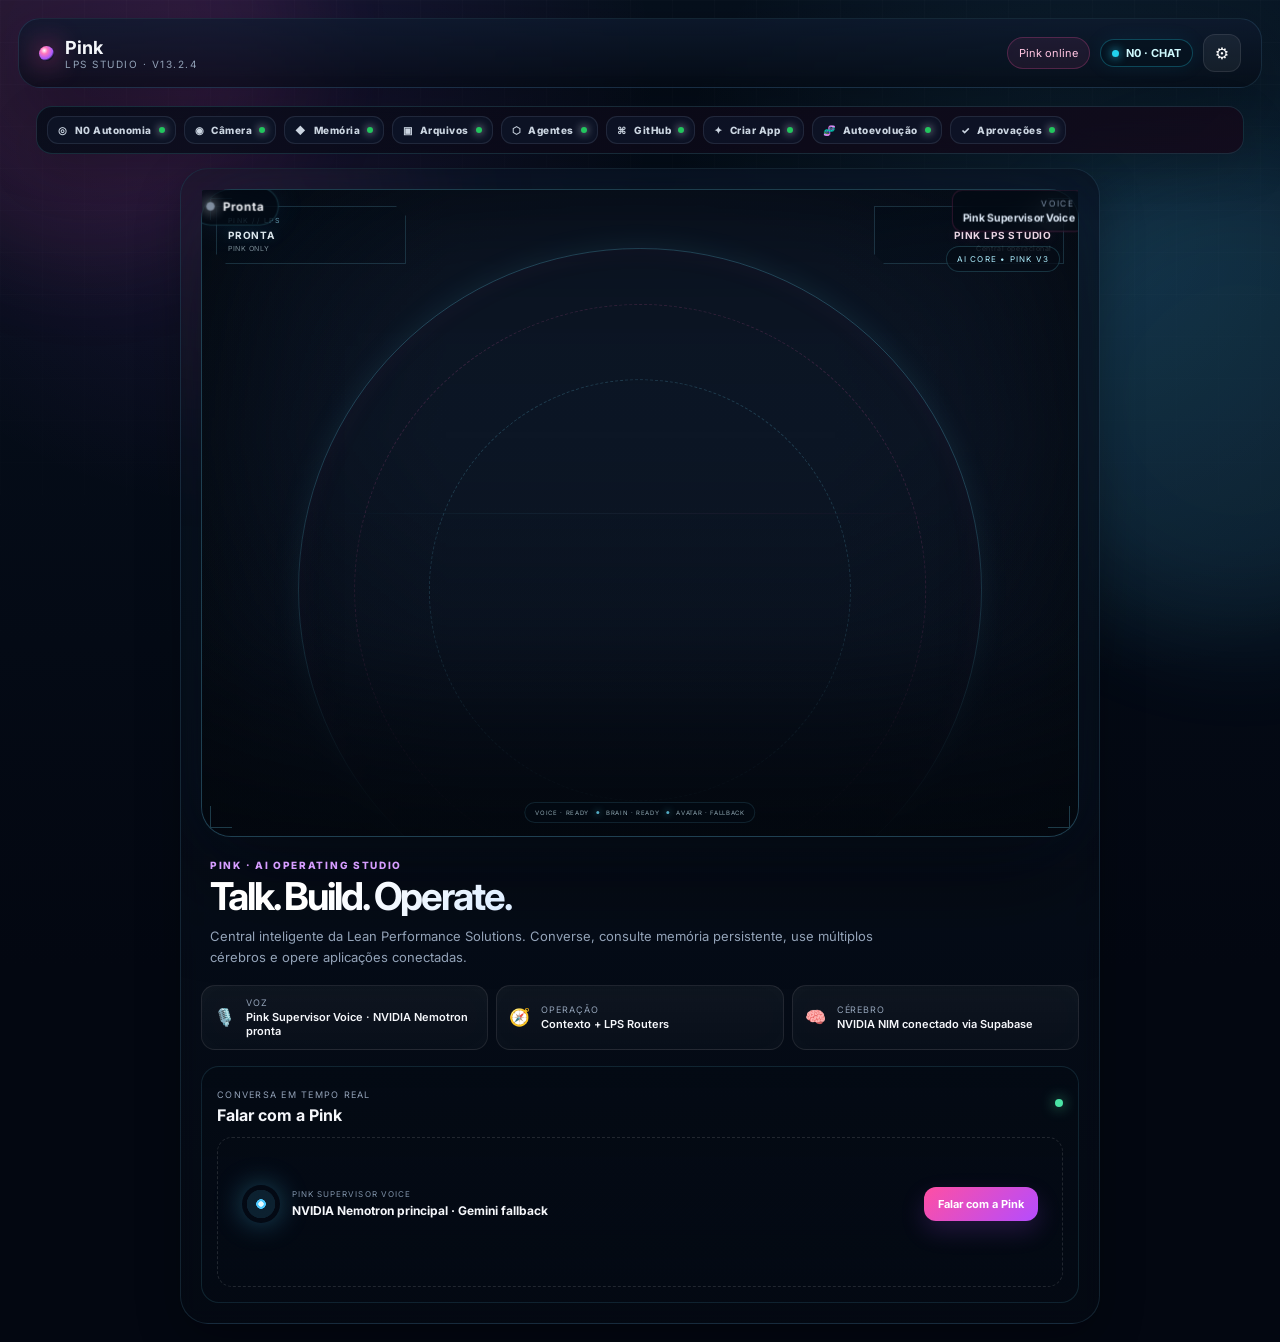
==== index.html @ dc010191 "feat: publish Pink V13.2.4 structured orb console" ====
<!doctype html>
<html lang="pt-BR"><head><meta charset="utf-8"/><meta name="viewport" content="width=device-width,initial-scale=1,viewport-fit=cover"/><meta name="theme-color" content="#050b14"/><title>Pink LPS Studio · V13.2.4</title><link rel="manifest" href="manifest.webmanifest"/><link rel="preconnect" href="https://fonts.googleapis.com"/><link rel="preconnect" href="https://fonts.gstatic.com" crossorigin/><link href="https://fonts.googleapis.com/css2?family=Inter:wght@400;500;600;700;800&display=swap" rel="stylesheet"/><link rel="stylesheet" href="styles.css"/><link rel="stylesheet" href="ui/pink-command-center.css?v=13.0.0"/><link rel="stylesheet" href="visual/pink-3d-presence.css?v=3.1.1"/><link rel="stylesheet" href="visual/pink-avatar-controller.css?v=3.3.2"/><link rel="stylesheet" href="visual/pink-avatar-model-adapter.css?v=3.4.0"/><link rel="stylesheet" href="visual/pink-holographic-ui.css?v=3.4.3"/><link rel="stylesheet" href="visual/pink-orb-console.css?v=1.1.0"/><link rel="stylesheet" href="visual/pink-performance.css?v=3.5.0"/><script type="importmap">{"imports":{"three":"https://cdn.jsdelivr.net/npm/three@0.180.0/build/three.module.js","three/addons/":"https://cdn.jsdelivr.net/npm/three@0.180.0/examples/jsm/","@pixiv/three-vrm":"https://cdn.jsdelivr.net/npm/@pixiv/three-vrm@3.5.5/lib/three-vrm.module.min.js"}}</script></head>
<body class="v3"><canvas id="fxCanvas" aria-hidden="true"></canvas><div class="ambient ambient-a"></div><div class="ambient ambient-b"></div><div class="app-shell"><header class="topbar glass"><div class="brand"><span class="brand-dot"></span><div><strong>Pink</strong><small>LPS Studio · V13.2.4</small></div></div><div class="top-actions"><span id="systemBadge" class="badge">Pink online</span><button id="settingsBtn" class="icon-btn" aria-label="Configurações">⚙️</button></div></header><main class="workspace"><aside class="assistant-panel glass"><div id="pinkStage" class="pink-stage" data-state="idle" aria-live="polite"><img src="pink-avatar-reference.webp" alt="" aria-hidden="true" class="portrait"/><span class="stage-vignette"></span><span class="scanline"></span><span class="eyelid eyelid-left"></span><span class="eyelid eyelid-right"></span><span class="lip-sync"></span><span id="voicePulse" class="voice-pulse" aria-hidden="true"></span><div class="state-pill"><i></i><span id="avatarStateText">Pronta</span></div><div class="voice-signature"><span>VOICE</span><strong>Pink Supervisor Voice</strong></div></div><div class="assistant-copy"><p class="eyebrow">PINK · AI OPERATING STUDIO</p><h1>Talk. Build. Operate.</h1><p class="lede">Central inteligente da Lean Performance Solutions. Converse, consulte memória persistente, use múltiplos cérebros e opere aplicações conectadas.</p></div><div class="status-grid"><div class="status-card"><span class="status-icon">🎙️</span><div><small>Voz</small><strong id="voiceStatus">Pink Supervisor Voice · pronta</strong></div></div><div class="status-card"><span class="status-icon">🧭</span><div><small>Operação</small><strong>Contexto + LPS Routers</strong></div></div><div class="status-card"><span class="status-icon">🧠</span><div><small>Cérebro</small><strong id="nvidiaStatus">NVIDIA Nemotron · Gemini fallback</strong></div></div></div><section class="voice-box"><div class="section-title"><div><small>CONVERSA EM TEMPO REAL</small><h2>Falar com a Pink</h2></div><span class="live-dot"></span></div><div id="voiceWidgetMount" class="widget-mount"><div class="empty-state"><div class="mic-orb">🎙️</div><strong>Pink Supervisor Voice</strong><p>Memória persistente Supabase + NVIDIA Nemotron, com Gemini como fallback.</p><button class="primary-btn" disabled>Carregando Pink…</button></div></div></section></aside><section class="studio-panel"><div class="studio-header glass"><div><p class="eyebrow">LIVE ORCHESTRATION</p><h2>Pink em execução</h2></div><div class="studio-actions"><button id="clearBtn" class="secondary-btn">Limpar</button><button id="demoBtn" class="primary-btn">Testar animação</button></div></div><div class="agent-strip glass"><div class="agent-node active" data-node="listen"><i></i><span>OUVIR</span></div><b>→</b><div class="agent-node" data-node="think"><i></i><span>PENSAR</span></div><b>→</b><div class="agent-node" data-node="speak"><i></i><span>FALAR</span></div><b>→</b><div class="agent-node" data-node="act"><i></i><span>EXECUTAR</span></div></div><section class="command-console glass"><div class="section-title"><div><small>HISTÓRICO</small><h2>Conversa da sessão</h2></div><span class="badge subtle">Speaker → Memory → NVIDIA → Gemini</span></div><div id="timeline" class="timeline"><div class="timeline-item assistant"><div class="avatar-mini">P</div><div class="bubble"><strong>Pink</strong><p>Estou pronta, Ricardo. Neste dispositivo vou assumir você como administrador, a menos que alguém se apresente como outra pessoa.</p><time>agora</time></div></div></div><div class="quick-commands"><button data-command="Pink, abre o Painel de Bordo do BECCS.">Abrir BECCS</button><button data-command="Pink, quem é você e como funciona sua memória?">Testar cérebro</button><button data-command="Pink, quanto eu vendi hoje na Praia & Movimento?">Vendas de hoje</button><button data-command="Pink, outra pessoa vai falar.">Trocar pessoa</button></div></section><section class="preview-card glass"><div class="preview-toolbar"><div class="traffic"><i></i><i></i><i></i></div><div id="previewAddress" class="address-bar">preview.pink.local</div><button id="expandPreviewBtn" class="icon-btn">⛶</button></div><div id="previewArea" class="preview-area"><div class="preview-empty"><div class="preview-orb"><span></span><span></span><span></span></div><h3 id="previewTitle">Pink V13.2.4 · Structured Orb Studio</h3><p id="previewText">Uma barra de status, uma esfera, um waveform e um campo de comando — sem camadas competindo pelo mesmo espaço.</p><div class="flow"><span>🎙️ Ricardo</span><b>→</b><span>🧠 Memória</span><b>→</b><span>⚡ NVIDIA</span><b>→</b><span>🔊 Pink</span></div></div></div></section></section></main></div><div id="wakeGate" class="wake-gate" hidden><div class="wake-card glass"><div class="wake-orb"><span></span><span></span><span></span><b>✦</b></div><p class="eyebrow">PINK · VOICE ONLINE</p><h2 id="wakeTitle">Falar com a Pink</h2><p id="wakeText">Toque para liberar o microfone e conversar.</p><button id="wakePinkBtn" type="button" class="primary-btn wake-btn">Acordar a Pink</button><button id="wakeSettingsBtn" type="button" class="wake-link">Detalhes</button></div></div><dialog id="settingsDialog" class="settings-dialog"><form method="dialog" class="settings-card"><div class="settings-head"><div><small>CONFIGURAÇÃO</small><h2>Integrações da Pink</h2></div><button value="cancel" class="icon-btn">✕</button></div><p><strong>NVIDIA Nemotron</strong> é o cérebro principal de resposta. A memória persistente passa pelo backend Supabase da Pink e associa pessoas e relações ao administrador Ricardo.</p><label>Administrador<input type="text" value="Ricardo · dispositivo confiável" readonly/></label><label>Supervisor<input type="text" value="NVIDIA · Nemotron 3 Super 120B" readonly/></label><label>Memória<input type="text" value="Pink Memory Cloud · Supabase Edge" readonly/></label><label>Fallback<input type="text" value="Gemini Reasoning" readonly/></label><button id="testNvidiaBtn" type="button" class="secondary-btn">Testar NVIDIA</button><div class="dialog-actions"><button value="cancel" type="submit" class="primary-btn">Fechar</button></div></form></dialog>
<script src="pink-public-config.js?v=12.5.3"></script><script src="governance/pink-autonomy-modal-hotfix.js?v=1.0.0"></script><script src="foundation/pink-foundation.js?v=0.2.0"></script><script src="foundation/pink-confirm-gate.js?v=1"></script><script src="foundation/pink-undo-stack.js?v=1"></script><script src="pink-evolution.js?v=12.1"></script><script src="pink-nvidia.js?v=12.1"></script><script src="pink-core.js?v=12.1"></script><script src="core/pink-operating-core.js?v=1.0.0"></script><script src="memory/pink-memory-core.js?v=4.1.0"></script><script type="module" src="memory/pink-memory-supabase.mjs?v=5.0.0"></script><script src="memory/pink-memory-bridge.js?v=5.0.0"></script><script src="memory/pink-speaker-identity.js?v=1.1.0"></script><script src="pink-panel-router.js?v=12.1"></script><script src="pink-store-router.js?v=12.1"></script><script src="visual/pink-performance.js?v=3.5.0"></script><script src="visual/pink-avatar-controller.js?v=3.3.2"></script><script type="module" src="visual/pink-avatar-model-adapter.mjs?v=3.4.0"></script><script type="module" src="visual/pink-avatar-performance-bridge.mjs?v=3.5.1"></script><script src="visual/pink-avatar-registry.js?v=3.3.3"></script><script src="visual/pink-voice-reactive.js?v=3.3.2"></script><script src="visual/pink-holographic-ui.js?v=3.4.2"></script><script type="module" src="visual/pink-3d-presence.js?v=3.5.0"></script><script src="visual/pink-runtime-health.js?v=3.5.1"></script><script src="runtime/pink-supervisor-voice.js?v=3.1.0"></script><script type="module" src="visual/pink-orb-console.mjs?v=1.1.0"></script><script src="ui/pink-command-center.js?v=13.0.0"></script></body></html>
---- styles.css ----
:root{--bg:#040914;--panel:rgba(10,21,37,.78);--panel2:rgba(14,29,49,.88);--line:rgba(255,255,255,.09);--text:#f5f7fb;--muted:#93a3b8;--pink:#ff4fa3;--violet:#b44cff;--blue:#4cc9ff;--cyan:#5ee8ff;--green:#4be3a5;--amber:#ffc857;--shadow:0 28px 80px rgba(0,0,0,.36)}*{box-sizing:border-box}html,body{margin:0;min-height:100%;background:var(--bg);color:var(--text);font-family:Inter,system-ui,sans-serif}body{overflow-x:hidden;background:radial-gradient(circle at 18% 6%,rgba(180,76,255,.13),transparent 26%),radial-gradient(circle at 86% 18%,rgba(76,201,255,.12),transparent 28%),linear-gradient(180deg,#06101d,#030711 72%)}body:before{content:"";position:fixed;inset:0;pointer-events:none;background-image:linear-gradient(rgba(255,255,255,.016) 1px,transparent 1px),linear-gradient(90deg,rgba(255,255,255,.016) 1px,transparent 1px);background-size:42px 42px;mask-image:linear-gradient(to bottom,black,transparent 88%)}.ambient{position:fixed;border-radius:50%;filter:blur(90px);opacity:.17;pointer-events:none}.ambient-a{width:420px;height:420px;background:var(--pink);top:-160px;left:-120px}.ambient-b{width:480px;height:480px;background:var(--blue);right:-200px;top:160px}button,input{font:inherit}button{border:0;cursor:pointer}.app-shell{max-width:1640px;margin:auto;padding:18px}.glass{background:linear-gradient(180deg,rgba(18,35,58,.84),rgba(7,16,29,.78));border:1px solid var(--line);box-shadow:var(--shadow);backdrop-filter:blur(24px);-webkit-backdrop-filter:blur(24px)}.topbar{height:70px;border-radius:22px;display:flex;align-items:center;justify-content:space-between;padding:0 20px;margin-bottom:18px}.brand{display:flex;align-items:center;gap:11px}.brand-dot{width:13px;height:13px;border-radius:50%;background:linear-gradient(135deg,var(--pink),var(--violet));box-shadow:0 0 24px var(--pink)}.brand div{display:grid}.brand strong{font-size:18px}.brand small{font-size:10px;color:var(--muted);letter-spacing:.15em;text-transform:uppercase}.top-actions,.studio-actions{display:flex;gap:10px;align-items:center}.badge{padding:8px 11px;border:1px solid rgba(255,79,163,.24);background:rgba(255,79,163,.08);border-radius:999px;color:#ffc4e1;font-size:11px}.badge.subtle{border-color:var(--line);background:rgba(255,255,255,.035);color:var(--muted)}.icon-btn,.secondary-btn,.primary-btn,.danger-btn,.quick-commands button{color:white;border-radius:12px;transition:.2s ease}.icon-btn{width:38px;height:38px;background:rgba(255,255,255,.055);border:1px solid var(--line)}.icon-btn:hover,.secondary-btn:hover,.quick-commands button:hover{background:rgba(255,255,255,.1)}.workspace{display:grid;grid-template-columns:minmax(360px,470px) 1fr;gap:18px}.assistant-panel{border-radius:28px;padding:20px;min-height:calc(100vh - 125px);position:relative;overflow:hidden}.assistant-panel:before{content:"";position:absolute;width:380px;height:380px;border-radius:50%;background:rgba(255,79,163,.08);filter:blur(70px);top:-140px;left:-150px}.pink-stage{position:relative;width:100%;aspect-ratio:760/950;border-radius:24px;overflow:hidden;background:#0c1625;border:1px solid rgba(123,218,255,.18);box-shadow:0 18px 60px rgba(0,0,0,.32);isolation:isolate}.pink-stage .portrait{position:absolute;inset:0;width:100%;height:100%;object-fit:cover;display:block;transform:scale(1.015);animation:idle-breathe 5.8s ease-in-out infinite;transform-origin:50% 54%;filter:saturate(.98) contrast(1.02)}.stage-vignette{position:absolute;inset:0;z-index:2;pointer-events:none;background:linear-gradient(180deg,transparent 48%,rgba(3,8,15,.08) 66%,rgba(3,8,15,.7) 100%),radial-gradient(circle at center,transparent 56%,rgba(2,8,15,.2) 100%)}.scanline{position:absolute;z-index:3;left:0;right:0;height:2px;top:-10%;background:linear-gradient(90deg,transparent,rgba(87,225,255,.7),transparent);box-shadow:0 0 18px rgba(87,225,255,.45);opacity:.45;animation:scan 7s linear infinite}.voice-pulse{position:absolute;z-index:5;right:18px;top:18px;width:14px;height:14px;border-radius:50%;background:#627083;box-shadow:0 0 0 9px rgba(98,112,131,.12)}.state-pill{position:absolute;z-index:7;left:16px;bottom:16px;display:flex;gap:8px;align-items:center;background:rgba(3,10,20,.72);border:1px solid rgba(255,255,255,.12);padding:8px 11px;border-radius:999px;backdrop-filter:blur(14px);font-size:11px;font-weight:700;letter-spacing:.04em}.state-pill i{width:8px;height:8px;border-radius:50%;background:#8290a2;box-shadow:0 0 12px currentColor}.voice-signature{position:absolute;z-index:7;right:14px;bottom:14px;text-align:right;padding:7px 9px;border-radius:10px;background:rgba(3,10,20,.58);border:1px solid rgba(255,255,255,.08);backdrop-filter:blur(12px)}.voice-signature span{display:block;color:#7e91a8;font-size:8px;letter-spacing:.17em}.voice-signature strong{display:block;font-size:10px;margin-top:2px;color:#dce8f5}.eyelid{position:absolute;z-index:6;height:2.3%;background:linear-gradient(180deg,rgba(201,172,165,.98),rgba(154,124,127,.96));border-radius:999px;opacity:0;pointer-events:none;transform-origin:center;animation:blink 5.3s infinite}.eyelid-left{width:8.3%;left:32.5%;top:24.6%;transform:rotate(9deg);--blink-rot:9deg}.eyelid-right{width:8.1%;left:43.4%;top:20.4%;transform:rotate(-10deg);animation-delay:.03s;--blink-rot:-10deg}.lip-sync{position:absolute;z-index:6;width:8.4%;height:.65%;left:42.3%;top:31.2%;border-radius:999px;background:rgba(95,42,61,.62);box-shadow:0 0 7px rgba(255,86,159,.18);opacity:0;transform:rotate(-7deg) scaleX(.85);transform-origin:center}.pink-stage[data-state="listening"] .voice-pulse{background:var(--green);box-shadow:0 0 0 9px rgba(75,227,165,.12),0 0 25px rgba(75,227,165,.7);animation:pulse 1.25s infinite}.pink-stage[data-state="thinking"] .voice-pulse{background:var(--amber);box-shadow:0 0 0 9px rgba(255,200,87,.12),0 0 25px rgba(255,200,87,.65);animation:pulse .75s infinite}.pink-stage[data-state="speaking"] .voice-pulse,.pink-stage[data-state="executing"] .voice-pulse{background:var(--blue);box-shadow:0 0 0 9px rgba(76,201,255,.13),0 0 28px rgba(76,201,255,.75);animation:pulse .55s infinite}.pink-stage[data-state="speaking"] .portrait{animation:talk-body 1.15s ease-in-out infinite}.pink-stage[data-state="speaking"] .lip-sync{opacity:.78;animation:talk-mouth .16s ease-in-out infinite alternate}.pink-stage[data-state="thinking"] .portrait{animation:think 2.2s ease-in-out infinite}.pink-stage[data-state="executing"] .scanline{opacity:1;animation-duration:1.7s}.assistant-copy{position:relative;margin:20px 3px 16px}.eyebrow{font-size:10px;letter-spacing:.17em;font-weight:800;color:#d69dff;margin:0 0 7px}.assistant-copy h1{font-size:30px;line-height:1.05;letter-spacing:-.045em;margin:0 0 10px}.lede{color:var(--muted);font-size:13px;line-height:1.65;margin:0}.status-grid{display:grid;gap:8px}.status-card{display:flex;gap:11px;align-items:center;padding:11px 12px;background:rgba(255,255,255,.035);border:1px solid var(--line);border-radius:14px}.status-icon{font-size:17px}.status-card div{display:grid;gap:2px}.status-card small{font-size:9px;color:var(--muted);text-transform:uppercase;letter-spacing:.1em}.status-card strong{font-size:11px;font-weight:600}.voice-box{margin-top:16px;padding:15px;background:rgba(2,9,18,.42);border:1px solid var(--line);border-radius:18px}.section-title{display:flex;justify-content:space-between;align-items:center;gap:12px}.section-title small{color:var(--muted);font-size:9px;letter-spacing:.14em}.section-title h2{font-size:16px;margin:3px 0 0}.live-dot{width:8px;height:8px;border-radius:50%;background:var(--green);box-shadow:0 0 14px rgba(75,227,165,.8)}.widget-mount{min-height:150px;margin-top:12px;border-radius:15px;border:1px dashed rgba(255,255,255,.12);padding:10px}.empty-state{text-align:center;color:var(--muted);padding:6px 8px}.empty-state strong{display:block;color:white;font-size:12px}.empty-state p{font-size:10px;line-height:1.5}.mic-orb{width:44px;height:44px;display:grid;place-items:center;margin:0 auto 9px;border-radius:50%;background:linear-gradient(135deg,rgba(255,79,163,.18),rgba(76,201,255,.18));border:1px solid rgba(255,255,255,.11)}.primary-btn,.secondary-btn,.danger-btn{padding:10px 14px;font-weight:700;font-size:11px}.primary-btn{background:linear-gradient(135deg,var(--pink),var(--violet));box-shadow:0 10px 24px rgba(180,76,255,.18)}.secondary-btn{background:rgba(255,255,255,.055);border:1px solid var(--line)}.danger-btn{background:rgba(255,72,102,.1);border:1px solid rgba(255,72,102,.22);color:#ff9aad}.studio-panel{display:grid;gap:16px;align-content:start}.studio-header{min-height:86px;padding:17px 19px;border-radius:22px;display:flex;align-items:center;justify-content:space-between}.studio-header h2{font-size:22px;letter-spacing:-.03em;margin:3px 0 0}.agent-strip{display:flex;align-items:center;justify-content:center;gap:13px;padding:14px;border-radius:18px;overflow:auto}.agent-strip>b{color:#53667b;font-size:13px}.agent-node{display:flex;align-items:center;gap:7px;border:1px solid var(--line);background:rgba(255,255,255,.035);border-radius:999px;padding:8px 11px;font-size:9px;font-weight:800;letter-spacing:.12em;color:#8191a5;transition:.25s}.agent-node i{width:7px;height:7px;border-radius:50%;background:#5c6878}.agent-node.active{color:white;border-color:rgba(76,201,255,.3);background:rgba(76,201,255,.08);box-shadow:0 0 22px rgba(76,201,255,.08)}.agent-node.active i{background:var(--blue);box-shadow:0 0 12px var(--blue)}.command-console,.preview-card{border-radius:22px}.command-console{padding:18px}.timeline{display:grid;gap:11px;max-height:300px;overflow:auto;padding:12px 1px}.timeline-item{display:flex;gap:10px;align-items:flex-start}.timeline-item.user{justify-content:flex-end}.timeline-item.user .avatar-mini{order:2;background:linear-gradient(135deg,#238cf1,#1a5fd1)}.timeline-item.user .bubble{background:rgba(44,118,255,.12);border-color:rgba(76,153,255,.18)}.avatar-mini{flex:0 0 31px;width:31px;height:31px;border-radius:50%;display:grid;place-items:center;background:linear-gradient(135deg,var(--pink),var(--violet));font-weight:800;font-size:11px}.bubble{max-width:78%;border:1px solid var(--line);background:rgba(255,255,255,.04);padding:10px 12px;border-radius:16px}.bubble strong{font-size:10px}.bubble p{margin:5px 0;color:#cbd5e1;font-size:11px;line-height:1.5}.bubble time{font-size:8px;color:#718198}.quick-commands{display:flex;flex-wrap:wrap;gap:7px;margin-top:6px}.quick-commands button{background:rgba(255,255,255,.04);border:1px solid var(--line);padding:8px 10px;font-size:9px;color:#cad5e2}.preview-card{overflow:hidden;min-height:375px}.preview-toolbar{height:48px;display:flex;align-items:center;gap:12px;padding:0 12px;border-bottom:1px solid var(--line);background:rgba(4,11,20,.55)}.traffic{display:flex;gap:6px}.traffic i{width:8px;height:8px;border-radius:50%;background:#536173}.traffic i:first-child{background:#ff6285}.traffic i:nth-child(2){background:#ffc857}.traffic i:nth-child(3){background:#57d99c}.address-bar{flex:1;max-width:520px;margin:auto;padding:7px 12px;border-radius:9px;background:rgba(255,255,255,.045);border:1px solid var(--line);color:#8190a4;font-size:9px;text-align:center}.preview-area{min-height:326px;display:grid;place-items:center;padding:24px}.preview-empty{text-align:center;max-width:700px}.preview-orb{width:70px;height:70px;margin:0 auto 13px;display:grid;place-items:center;position:relative}.preview-orb span{position:absolute;border:1px solid rgba(76,201,255,.35);border-radius:50%;animation:orb 3s linear infinite}.preview-orb span:first-child{width:30px;height:30px}.preview-orb span:nth-child(2){width:48px;height:48px;animation-direction:reverse}.preview-orb span:nth-child(3){width:68px;height:68px;animation-duration:5s}.preview-empty h3{font-size:21px;margin:0 0 8px}.preview-empty p{color:var(--muted);font-size:12px;line-height:1.6}.flow{margin-top:19px;display:flex;gap:8px;justify-content:center;align-items:center;flex-wrap:wrap}.flow span{padding:7px 9px;border-radius:9px;background:rgba(255,255,255,.045);border:1px solid var(--line);font-size:9px}.flow b{color:#607288}.settings-dialog{border:0;background:transparent;padding:12px}.settings-dialog::backdrop{background:rgba(0,0,0,.72);backdrop-filter:blur(8px)}.settings-card{width:min(520px,92vw);background:#0d1828;border:1px solid var(--line);border-radius:22px;padding:20px;color:white;box-shadow:var(--shadow)}.settings-head{display:flex;justify-content:space-between;align-items:flex-start}.settings-head small{color:#d69dff;font-size:9px;letter-spacing:.15em}.settings-head h2{margin:4px 0 0}.settings-card>p,.settings-note{color:var(--muted);font-size:11px;line-height:1.6}.settings-card label{display:grid;gap:7px;font-size:10px;margin:13px 0;color:#cbd5e1}.settings-card input{width:100%;background:rgba(255,255,255,.045);border:1px solid var(--line);border-radius:12px;padding:12px;color:white;outline:0}.settings-card input:focus{border-color:rgba(255,79,163,.5)}.settings-note{padding:10px 12px;border-radius:12px;background:rgba(76,201,255,.06);border:1px solid rgba(76,201,255,.13)}.dialog-actions{display:flex;justify-content:space-between;gap:10px;margin-top:17px}@keyframes idle-breathe{0%,100%{transform:scale(1.015) translateY(0)}50%{transform:scale(1.025) translateY(-2px)}}@keyframes talk-body{0%,100%{transform:scale(1.02) translate(0,0)}50%{transform:scale(1.027) translate(1px,-2px)}}@keyframes think{0%,100%{transform:scale(1.018) translateX(0)}50%{transform:scale(1.026) translateX(2px)}}@keyframes talk-mouth{from{transform:rotate(-7deg) scaleX(.78) scaleY(.65)}to{transform:rotate(-7deg) scaleX(1.15) scaleY(2.8)}}@keyframes blink{0%,45%,47%,100%{opacity:0;transform:scaleY(.15) rotate(var(--blink-rot,0deg))}45.5%,46.4%{opacity:.95;transform:scaleY(1) rotate(var(--blink-rot,0deg))}}@keyframes scan{0%{top:-5%}100%{top:105%}}@keyframes pulse{0%,100%{transform:scale(1)}50%{transform:scale(1.18)}}@keyframes orb{to{transform:rotate(360deg)}}@media(max-width:1020px){.workspace{grid-template-columns:1fr}.assistant-panel{min-height:auto}.pink-stage{max-width:520px;margin:auto}.assistant-copy{text-align:center}.status-grid{grid-template-columns:repeat(3,1fr)}}@media(max-width:620px){.app-shell{padding:10px}.topbar{height:62px;border-radius:17px}.badge{display:none}.assistant-panel{padding:13px;border-radius:21px}.assistant-copy h1{font-size:27px}.status-grid{grid-template-columns:1fr}.studio-header{align-items:flex-start;gap:13px;flex-direction:column}.studio-actions{width:100%}.studio-actions button{flex:1}.agent-strip{justify-content:flex-start}.bubble{max-width:84%}.preview-area{padding:17px}.flow b{display:none}.dialog-actions{flex-direction:column-reverse}.dialog-actions button{width:100%}}

/* === Pink V3 3D Stage === */
#fxCanvas{position:fixed;inset:0;width:100%;height:100%;pointer-events:none;z-index:0}.v3 .app-shell{position:relative;z-index:1;max-width:1780px}.v3 .topbar{background:linear-gradient(180deg,rgba(14,26,46,.78),rgba(5,10,19,.68));border-color:rgba(120,210,255,.13)}.v3 .brand-dot{width:15px;height:15px;background:radial-gradient(circle at 35% 30%,#fff 0,#ff76bd 24%,#a95bff 58%,transparent 72%);box-shadow:0 0 28px rgba(255,79,163,.9)}.v3 .workspace{grid-template-columns:minmax(590px,1.28fr) minmax(430px,.82fr);perspective:1600px}.v3 .assistant-panel{background:linear-gradient(180deg,rgba(11,21,38,.74),rgba(5,10,19,.68));border-color:rgba(122,216,255,.13);transform-style:preserve-3d}.v3 .pink-stage{height:min(72vh,760px);min-height:630px;aspect-ratio:auto;border-radius:30px;border-color:rgba(104,231,255,.2);box-shadow:0 32px 100px rgba(0,0,0,.5),0 0 70px rgba(78,161,255,.08);perspective:1400px;transform-style:preserve-3d;transition:transform .16s ease-out}.v3 .pink-stage:before{content:"";position:absolute;z-index:4;inset:0;border-radius:inherit;pointer-events:none;background:linear-gradient(180deg,rgba(4,8,16,.12) 0,transparent 38%,rgba(4,8,16,.2) 70%,rgba(4,8,16,.82) 100%),linear-gradient(90deg,rgba(4,8,16,.32),transparent 28%,transparent 72%,rgba(4,8,16,.22));box-shadow:inset 0 0 130px rgba(0,0,0,.45)}.v3 .pink-stage:after{content:"AI CORE • PINK V3";position:absolute;z-index:8;right:18px;top:56px;padding:7px 10px;border-radius:999px;border:1px solid rgba(104,231,255,.18);background:rgba(4,10,20,.52);backdrop-filter:blur(14px);font-size:8px;letter-spacing:.15em;color:#aeefff}.v3 .pink-stage .portrait{transform:scale(1.06);object-position:center 18%;filter:saturate(1.04) contrast(1.06) brightness(.92);animation:v3-breathe 6s ease-in-out infinite}.v3 .pink-stage[data-state="speaking"] .portrait{animation:v3-speak 1.1s ease-in-out infinite}.v3 .pink-stage[data-state="thinking"] .portrait{animation:v3-think 2.2s ease-in-out infinite}.v3 .state-pill{left:18px;top:18px;bottom:auto;padding:10px 13px;border-color:rgba(104,231,255,.2);background:rgba(3,10,20,.58);box-shadow:0 0 32px rgba(79,168,255,.09);transform:translateZ(90px)}.v3 .voice-signature{top:18px;bottom:auto;right:18px;background:rgba(3,10,20,.54);border-color:rgba(255,79,163,.17);transform:translateZ(80px)}.v3 .scanline{z-index:7;opacity:.35}.v3 .assistant-copy{padding:2px 6px 0}.v3 .assistant-copy h1{font-size:clamp(36px,3vw,54px);line-height:.98;letter-spacing:-.055em;background:linear-gradient(135deg,#fff 15%,#bddcff 58%,#f0c5ff);-webkit-background-clip:text;background-clip:text;color:transparent}.v3 .lede{max-width:680px}.v3 .status-grid{grid-template-columns:repeat(3,1fr)}.v3 .status-card{min-height:64px;background:linear-gradient(180deg,rgba(255,255,255,.045),rgba(255,255,255,.018));box-shadow:inset 0 0 28px rgba(104,231,255,.015)}.v3 .voice-box{background:linear-gradient(180deg,rgba(3,10,20,.52),rgba(5,12,23,.32));border-color:rgba(104,231,255,.12)}.v3 .studio-panel{transform-style:preserve-3d}.v3 .studio-header,.v3 .agent-strip,.v3 .command-console,.v3 .preview-card{border-color:rgba(120,210,255,.11);background:linear-gradient(180deg,rgba(13,26,46,.72),rgba(5,11,21,.65));box-shadow:0 28px 80px rgba(0,0,0,.34)}.v3 .agent-strip{position:relative;overflow:hidden}.v3 .agent-strip:before{content:"";position:absolute;inset:auto 0 0;height:1px;background:linear-gradient(90deg,transparent,rgba(104,231,255,.5),transparent)}.v3 .agent-node.active{background:rgba(104,231,255,.09);border-color:rgba(104,231,255,.3);box-shadow:0 0 32px rgba(104,231,255,.09)}.v3 .preview-card{min-height:420px}.v3 .preview-area{min-height:372px;background:radial-gradient(circle at 50% 42%,rgba(79,168,255,.07),transparent 32%)}.v3 .preview-orb{width:88px;height:88px}.v3 .preview-orb:after{content:"";width:18px;height:18px;border-radius:50%;background:#7be8ff;box-shadow:0 0 25px #5ddfff,0 0 65px rgba(79,168,255,.55)}.v3 .topbar,.v3 .assistant-panel,.v3 .studio-header,.v3 .agent-strip,.v3 .command-console,.v3 .preview-card{backdrop-filter:blur(28px);-webkit-backdrop-filter:blur(28px)}
@keyframes v3-breathe{0%,100%{transform:scale(1.06) translate3d(0,0,18px)}50%{transform:scale(1.075) translate3d(0,-3px,30px)}}@keyframes v3-speak{0%,100%{transform:scale(1.065) translate3d(0,0,22px)}50%{transform:scale(1.08) translate3d(1px,-3px,34px)}}@keyframes v3-think{0%,100%{transform:scale(1.065) translate3d(0,0,22px)}50%{transform:scale(1.075) translate3d(3px,-1px,28px)}}
@media(max-width:1180px){.v3 .workspace{grid-template-columns:1fr}.v3 .pink-stage{height:680px}.v3 .status-grid{grid-template-columns:repeat(3,1fr)}}@media(max-width:620px){.v3 .pink-stage{height:520px;min-height:520px}.v3 .pink-stage .portrait{object-position:center 20%}.v3 .assistant-copy h1{font-size:34px}.v3 .status-grid{grid-template-columns:1fr}.v3 .pink-stage:after{display:none}}


/* === Pink auto-wake voice gate === */
.wake-gate{position:fixed;inset:0;z-index:9999;display:grid;place-items:center;padding:20px;background:radial-gradient(circle at 50% 38%,rgba(76,201,255,.12),transparent 30%),rgba(2,6,13,.72);backdrop-filter:blur(18px);-webkit-backdrop-filter:blur(18px)}.wake-gate[hidden]{display:none}.wake-card{width:min(430px,92vw);padding:30px 26px;border-radius:28px;text-align:center;border-color:rgba(99,221,255,.2);box-shadow:0 35px 110px rgba(0,0,0,.55),0 0 70px rgba(76,201,255,.08)}.wake-card h2{margin:7px 0 10px;font-size:27px;letter-spacing:-.04em}.wake-card>p:not(.eyebrow){margin:0 auto 20px;max-width:340px;color:var(--muted);font-size:12px;line-height:1.65}.wake-orb{position:relative;width:88px;height:88px;margin:0 auto 18px;display:grid;place-items:center}.wake-orb span{position:absolute;border-radius:50%;border:1px solid rgba(91,220,255,.35);animation:wake-ring 2.5s ease-in-out infinite}.wake-orb span:nth-child(1){inset:26px}.wake-orb span:nth-child(2){inset:13px;animation-delay:.25s}.wake-orb span:nth-child(3){inset:0;animation-delay:.5s}.wake-orb b{font-size:28px;color:#dff8ff;text-shadow:0 0 24px #4cc9ff}.wake-btn{width:100%;min-height:48px;font-size:12px}.wake-link{margin-top:12px;background:none;color:#9db2c9;font-size:10px;text-decoration:underline;text-underline-offset:3px}.pink-call-control{display:flex;align-items:center;justify-content:space-between;gap:12px;min-height:112px;padding:14px}.call-status{display:flex;align-items:center;gap:12px}.call-status div{display:grid;gap:4px}.call-status small{font-size:8px;letter-spacing:.13em;color:#7f93aa}.call-status strong{font-size:12px}.call-ring{width:38px;height:38px;border-radius:50%;background:radial-gradient(circle,#e8fbff 0 9%,#4cc9ff 11% 17%,rgba(76,201,255,.12) 19% 52%,transparent 54%);box-shadow:0 0 28px rgba(76,201,255,.34);animation:call-ring 1.8s ease-in-out infinite}@keyframes wake-ring{0%,100%{transform:scale(.94);opacity:.35}50%{transform:scale(1.06);opacity:.9}}@keyframes call-ring{0%,100%{transform:scale(.94)}50%{transform:scale(1.06)}}@media(max-width:620px){.wake-card{padding:26px 20px}.wake-card h2{font-size:24px}.pink-call-control{flex-direction:column;align-items:stretch}.call-status{justify-content:center}.pink-call-control .primary-btn{width:100%}}
---- ui/pink-command-center.css ----
/* Pink Unified Command Center - merged UX from Pink-Sartk into Pink LPS Studio */
:root{--pcc-bg:rgba(3,7,18,.96);--pcc-panel:rgba(8,15,30,.94);--pcc-line:rgba(148,163,184,.14);--pcc-cyan:#67e8f9;--pcc-pink:#f9a8d4;--pcc-green:#86efac;--pcc-amber:#fde68a}
#pinkCommandDock{position:sticky;top:70px;z-index:80;margin:0 18px 14px;display:flex;gap:8px;overflow:auto;padding:9px 10px;border:1px solid rgba(103,232,249,.14);border-radius:16px;background:linear-gradient(135deg,rgba(5,12,24,.82),rgba(20,7,24,.78));backdrop-filter:blur(18px);box-shadow:0 18px 50px rgba(0,0,0,.18)}
#pinkCommandDock::-webkit-scrollbar{height:0}
.pcc-btn{display:inline-flex;align-items:center;gap:7px;flex:0 0 auto;border:1px solid rgba(148,163,184,.15);background:rgba(15,23,42,.72);color:#cbd5e1;padding:8px 10px;border-radius:11px;font:800 10px/1 Inter,sans-serif;letter-spacing:.05em;cursor:pointer;transition:.18s ease}
.pcc-btn:hover{transform:translateY(-1px);border-color:rgba(103,232,249,.45);color:#fff;box-shadow:0 0 18px rgba(34,211,238,.08)}
.pcc-btn[data-tone="pink"]:hover{border-color:rgba(244,114,182,.52);box-shadow:0 0 18px rgba(244,114,182,.08)}
.pcc-btn .pcc-dot{width:6px;height:6px;border-radius:50%;background:#64748b;box-shadow:0 0 8px currentColor}
.pcc-btn.is-online .pcc-dot{background:#22c55e}.pcc-btn.is-warn .pcc-dot{background:#f59e0b}.pcc-btn.is-hot .pcc-dot{background:#ec4899}
.pcc-overlay{position:fixed;inset:0;z-index:10010;background:rgba(1,4,10,.76);backdrop-filter:blur(10px);display:flex;justify-content:flex-end}
.pcc-overlay[hidden]{display:none!important}
.pcc-drawer{width:min(560px,96vw);height:100%;display:flex;flex-direction:column;background:linear-gradient(160deg,rgba(5,10,22,.985),rgba(17,6,24,.985));border-left:1px solid rgba(103,232,249,.22);box-shadow:-30px 0 90px rgba(0,0,0,.5)}
.pcc-head{display:flex;align-items:center;justify-content:space-between;gap:14px;padding:18px 20px;border-bottom:1px solid var(--pcc-line)}
.pcc-head small{display:block;color:var(--pcc-cyan);font:800 9px/1 Inter,sans-serif;letter-spacing:.16em;margin-bottom:6px}.pcc-head h2{margin:0;color:#f8fafc;font:800 18px/1.2 Inter,sans-serif}
.pcc-close{border:1px solid var(--pcc-line);background:rgba(15,23,42,.8);color:#cbd5e1;border-radius:10px;padding:8px 10px;cursor:pointer}
.pcc-body{padding:18px 20px 26px;overflow:auto;display:grid;gap:12px}.pcc-body::-webkit-scrollbar{width:8px}.pcc-body::-webkit-scrollbar-thumb{background:rgba(148,163,184,.2);border-radius:10px}
.pcc-card{border:1px solid var(--pcc-line);background:rgba(15,23,42,.56);border-radius:15px;padding:13px}.pcc-card h3{margin:0 0 5px;color:#f8fafc;font-size:13px}.pcc-card p{margin:0;color:#94a3b8;font-size:11px;line-height:1.55}.pcc-card strong{color:#e2e8f0}
.pcc-row{display:flex;align-items:flex-start;justify-content:space-between;gap:12px}.pcc-stack{display:grid;gap:8px}.pcc-grid{display:grid;grid-template-columns:repeat(2,minmax(0,1fr));gap:9px}.pcc-kpis{display:grid;grid-template-columns:repeat(3,minmax(0,1fr));gap:8px}
.pcc-kpi{border:1px solid var(--pcc-line);background:rgba(2,6,23,.54);padding:11px;border-radius:12px}.pcc-kpi small{display:block;color:#64748b;font-size:9px;text-transform:uppercase;letter-spacing:.08em}.pcc-kpi strong{display:block;color:#f8fafc;font-size:14px;margin-top:4px}
.pcc-chip{display:inline-flex;align-items:center;border:1px solid rgba(148,163,184,.18);border-radius:999px;padding:4px 7px;color:#cbd5e1;background:rgba(15,23,42,.8);font-size:8px;font-weight:900;text-transform:uppercase;white-space:nowrap}.pcc-chip.good{color:var(--pcc-green);border-color:rgba(74,222,128,.24)}.pcc-chip.warn{color:var(--pcc-amber);border-color:rgba(250,204,21,.24)}.pcc-chip.pink{color:var(--pcc-pink);border-color:rgba(244,114,182,.25)}
.pcc-note{border:1px solid rgba(244,114,182,.22);background:rgba(131,24,67,.1);color:#fbcfe8;border-radius:13px;padding:11px 12px;font-size:11px;line-height:1.55}
.pcc-actions{display:flex;gap:8px;flex-wrap:wrap}.pcc-action{border:1px solid rgba(103,232,249,.22);background:rgba(8,145,178,.1);color:#cffafe;border-radius:10px;padding:8px 10px;font-size:10px;font-weight:800;cursor:pointer}.pcc-action:hover{border-color:rgba(103,232,249,.48)}.pcc-action.pink{border-color:rgba(244,114,182,.25);background:rgba(190,24,93,.09);color:#fbcfe8}.pcc-action.danger{border-color:rgba(248,113,113,.28);background:rgba(127,29,29,.1);color:#fecaca}.pcc-action:disabled{opacity:.45;cursor:not-allowed}
.pcc-input,.pcc-select,.pcc-textarea{width:100%;box-sizing:border-box;border:1px solid rgba(148,163,184,.16);background:rgba(2,6,23,.68);color:#e2e8f0;border-radius:11px;padding:9px 10px;font:500 11px/1.5 Inter,sans-serif;outline:none}.pcc-textarea{min-height:105px;resize:vertical}.pcc-input:focus,.pcc-select:focus,.pcc-textarea:focus{border-color:rgba(103,232,249,.42);box-shadow:0 0 0 3px rgba(34,211,238,.05)}
.pcc-label{display:grid;gap:6px;color:#94a3b8;font-size:10px;font-weight:700}.pcc-code{white-space:pre-wrap;word-break:break-word;max-height:360px;overflow:auto;border-radius:12px;padding:11px;background:#020617;border:1px solid rgba(148,163,184,.13);color:#cbd5e1;font:500 10px/1.55 ui-monospace,SFMono-Regular,Menlo,monospace}
.pcc-video{width:100%;aspect-ratio:16/9;object-fit:cover;border-radius:14px;background:#020617;border:1px solid rgba(103,232,249,.18)}
.pcc-empty{text-align:center;padding:24px 14px;border:1px dashed rgba(148,163,184,.18);border-radius:14px;color:#64748b;font-size:11px}
.pcc-levels{display:grid;grid-template-columns:repeat(2,minmax(0,1fr));gap:8px}.pcc-level{border:1px solid var(--pcc-line);background:rgba(15,23,42,.55);border-radius:12px;padding:11px;cursor:pointer}.pcc-level.active{border-color:rgba(103,232,249,.55);background:rgba(8,145,178,.1)}.pcc-level strong{font-size:11px}.pcc-level p{font-size:9px;margin-top:4px}
.pcc-toast-stack{position:fixed;right:18px;bottom:18px;z-index:10030;display:grid;gap:8px;width:min(380px,calc(100vw - 36px))}.pcc-toast{border:1px solid rgba(244,114,182,.3);background:rgba(9,7,18,.96);border-radius:14px;padding:12px 13px;color:#e2e8f0;box-shadow:0 20px 60px rgba(0,0,0,.45)}.pcc-toast strong{display:block;font-size:11px;margin-bottom:4px}.pcc-toast p{margin:0;color:#94a3b8;font-size:10px;line-height:1.4}.pcc-toast .pcc-actions{margin-top:9px}
@media(max-width:900px){#pinkCommandDock{top:62px;margin:0 8px 10px}.pcc-drawer{width:100vw}.pcc-grid,.pcc-levels,.pcc-kpis{grid-template-columns:1fr}.pcc-body{padding:14px}.pcc-btn{padding:8px 9px}}
---- visual/pink-3d-presence.css ----
/* Pink Phase 3 — WebGL presence layer */
.pink-stage{position:relative}
.pink-3d-presence-canvas{position:absolute;inset:0;width:100%;height:100%;z-index:1;pointer-events:none;opacity:.94;mix-blend-mode:screen;filter:saturate(1.08)}
.pink-stage .portrait{z-index:2}
.pink-stage .stage-vignette{z-index:4}
.pink-stage .scanline{z-index:5}
.pink-stage.pink-3d-ready{box-shadow:0 32px 100px rgba(0,0,0,.52),0 0 90px rgba(93,207,255,.10),inset 0 0 55px rgba(82,212,255,.035)}
.pink-stage[data-state="listening"].pink-3d-ready{box-shadow:0 32px 100px rgba(0,0,0,.52),0 0 105px rgba(82,235,196,.14),inset 0 0 58px rgba(82,235,196,.04)}
.pink-stage[data-state="thinking"].pink-3d-ready{box-shadow:0 32px 100px rgba(0,0,0,.52),0 0 112px rgba(183,120,255,.14),inset 0 0 58px rgba(183,120,255,.045)}
.pink-stage[data-state="speaking"].pink-3d-ready{box-shadow:0 32px 100px rgba(0,0,0,.52),0 0 120px rgba(255,91,172,.16),inset 0 0 60px rgba(98,219,255,.05)}
.pink-stage[data-state="executing"].pink-3d-ready{box-shadow:0 32px 100px rgba(0,0,0,.55),0 0 128px rgba(83,218,255,.18),inset 0 0 64px rgba(124,116,255,.055)}
.pink-3d-fallback-ring{position:absolute;z-index:1;width:78%;aspect-ratio:1;left:11%;top:9%;border-radius:50%;border:1px solid rgba(110,222,255,.28);box-shadow:0 0 28px rgba(89,211,255,.10),inset 0 0 28px rgba(255,86,173,.05);animation:pink-fallback-orbit 10s linear infinite;pointer-events:none}
.pink-3d-fallback-ring:before,.pink-3d-fallback-ring:after{content:"";position:absolute;inset:8%;border-radius:50%;border:1px dashed rgba(255,100,183,.17);transform:rotate(56deg)}
.pink-3d-fallback-ring:after{inset:19%;border-color:rgba(113,223,255,.19);transform:rotate(-38deg)}
@keyframes pink-fallback-orbit{to{transform:rotate(360deg)}}
@media(max-width:760px){.pink-3d-presence-canvas{opacity:.78}.pink-stage.pink-3d-ready:after{top:48px;right:12px;font-size:7px;padding:6px 8px}}
@media(prefers-reduced-motion:reduce){.pink-3d-fallback-ring{animation:none}.pink-3d-presence-canvas{opacity:.68}}

.pink-stage.pink-3d-fallback .pink-3d-presence-canvas{display:none}


/* Hide portrait overlays only after a validated model has been attached. */
.pink-stage.pink-avatar-ready .portrait,
.pink-stage.pink-avatar-ready .eyelid,
.pink-stage.pink-avatar-ready .lip-sync{visibility:hidden}
.pink-stage.pink-avatar-ready .pink-3d-presence-canvas{mix-blend-mode:normal;opacity:1;filter:none}
---- visual/pink-avatar-controller.css ----
/* Pink Phase 3.4 — avatar runtime styles with real model canvas + spectrum-aware fallback visemes. */
.pink-stage.pink-avatar-runtime{
  --pink-look-x:0px;
  --pink-look-y:0px;
  --pink-breathe-y:0px;
  --pink-avatar-scale:1.015;
  --pink-head-roll:0deg;
  --pink-mouth-open:0;
  --pink-jaw-drop:0;
  --pink-jaw-y:0px;
  --pink-audio-level:0;
  --pink-model-audio:0;
}

.pink-stage.pink-avatar-runtime .portrait{
  animation:none !important;
  transform:
    translate3d(var(--pink-look-x),calc(var(--pink-look-y) + var(--pink-breathe-y)),0)
    rotate(var(--pink-head-roll))
    scale(var(--pink-avatar-scale));
  transform-origin:50% 54%;
  transition:filter .26s ease,opacity .32s ease;
  will-change:transform,filter;
}

.pink-avatar-model-canvas{
  position:absolute;
  inset:0;
  width:100%;
  height:100%;
  z-index:3;
  pointer-events:none;
  opacity:0;
  transition:opacity .36s ease,filter .2s ease;
  filter:drop-shadow(0 18px 28px rgba(0,0,0,.24));
}
.pink-stage.pink-avatar-model-ready .pink-avatar-model-canvas{opacity:1}
.pink-stage.pink-avatar-model-ready[data-state="speaking"] .pink-avatar-model-canvas{filter:drop-shadow(0 18px 30px rgba(0,0,0,.22)) drop-shadow(0 0 12px rgba(255,101,184,.12))}
.pink-stage[data-avatar-rig="facial-humanoid"] .pink-avatar-model-canvas{filter:drop-shadow(0 18px 30px rgba(0,0,0,.22)) drop-shadow(0 0 16px rgba(104,222,255,.10))}

.pink-stage.pink-avatar-runtime .eyelid{animation:none !important;opacity:0}
.pink-stage.pink-avatar-runtime.is-blinking .eyelid{opacity:.98}

.pink-stage.pink-avatar-runtime .lip-sync{
  animation:none !important;
  opacity:0;
  transform:translateY(var(--pink-jaw-y)) rotate(-7deg) scaleX(.86) scaleY(calc(.55 + var(--pink-mouth-open) * 2.25));
  transform-origin:center;
  transition:opacity .06s linear,transform .07s linear,border-radius .07s linear;
}
.pink-stage.pink-avatar-runtime[data-state="speaking"] .lip-sync{
  opacity:calc(.18 + var(--pink-mouth-open) * .7);
  box-shadow:0 0 calc(6px + var(--pink-audio-level) * 12px) rgba(255,86,159,.28);
}

/* Portrait fallback mouth shapes. The same viseme names are forwarded to the real model adapter. */
.pink-stage.pink-avatar-runtime[data-viseme="aa"] .lip-sync{
  border-radius:42% 42% 48% 48%;
  transform:translateY(var(--pink-jaw-y)) rotate(-7deg) scaleX(.94) scaleY(calc(.72 + var(--pink-mouth-open) * 2.75));
}
.pink-stage.pink-avatar-runtime[data-viseme="oh"] .lip-sync{
  border-radius:50%;
  transform:translateY(var(--pink-jaw-y)) rotate(-7deg) scaleX(.66) scaleY(calc(.95 + var(--pink-mouth-open) * 2.25));
}
.pink-stage.pink-avatar-runtime[data-viseme="ee"] .lip-sync{
  border-radius:45% 45% 38% 38%;
  transform:translateY(var(--pink-jaw-y)) rotate(-7deg) scaleX(1.12) scaleY(calc(.34 + var(--pink-mouth-open) * 1.05));
}
.pink-stage.pink-avatar-runtime[data-viseme="uh"] .lip-sync{
  border-radius:48%;
  transform:translateY(var(--pink-jaw-y)) rotate(-7deg) scaleX(.78) scaleY(calc(.58 + var(--pink-mouth-open) * 1.72));
}
.pink-stage.pink-avatar-runtime[data-viseme="fv"] .lip-sync{
  border-radius:44%;
  transform:translateY(var(--pink-jaw-y)) rotate(-7deg) scaleX(1.02) scaleY(calc(.22 + var(--pink-mouth-open) * .62));
  opacity:calc(.15 + var(--pink-mouth-open) * .48);
}
.pink-stage.pink-avatar-runtime[data-viseme="sil"] .lip-sync{
  opacity:0;
  transform:rotate(-7deg) scaleX(.84) scaleY(.18);
}

.pink-stage.pink-avatar-runtime[data-expression="attentive"] .portrait{filter:saturate(1.02) contrast(1.025) brightness(1.015)}
.pink-stage.pink-avatar-runtime[data-expression="thinking"] .portrait{filter:saturate(.94) contrast(1.035) brightness(.985)}
.pink-stage.pink-avatar-runtime[data-expression="focused"] .portrait{filter:saturate(.96) contrast(1.045)}
.pink-stage.pink-avatar-runtime[data-expression="warm"] .portrait{filter:saturate(1.04) contrast(1.02) brightness(1.02)}
.pink-stage.pink-avatar-runtime[data-expression="confident"] .portrait{filter:saturate(1.03) contrast(1.035)}
.pink-stage.pink-avatar-runtime[data-expression="concerned"] .portrait{filter:saturate(.86) contrast(1.02) brightness(.94)}

/* Once a validated real model is loaded, fake portrait facial overlays are removed from view. */
.pink-stage.pink-avatar-model-ready .portrait{opacity:0;pointer-events:none}
.pink-stage.pink-avatar-model-ready .eyelid,
.pink-stage.pink-avatar-model-ready .lip-sync{opacity:0 !important;pointer-events:none}

@media(max-width:760px){
  .pink-stage.pink-avatar-runtime .portrait{will-change:auto}
  .pink-stage.pink-avatar-runtime .lip-sync{transition-duration:.05s}
  .pink-avatar-model-canvas{filter:drop-shadow(0 12px 20px rgba(0,0,0,.20))}
}

@media(prefers-reduced-motion:reduce){
  .pink-stage.pink-avatar-runtime .portrait{transform:scale(1.015);transition:none}
  .pink-stage.pink-avatar-runtime .lip-sync{transition:none}
  .pink-avatar-model-canvas{transition:none}
}
---- visual/pink-avatar-model-adapter.css ----
/* Pink Phase 3.4 — real model canvas layer. */
.pink-stage .pink-avatar-model-canvas{
  position:absolute;
  inset:0;
  width:100%;
  height:100%;
  z-index:3;
  pointer-events:none;
  opacity:0;
  transform:translateZ(0);
  transition:opacity .32s ease,filter .12s linear;
  will-change:filter,opacity;
}

.pink-stage.pink-avatar-model-ready .pink-avatar-model-canvas{opacity:1}
.pink-stage.pink-avatar-model-ready .portrait{opacity:0!important;visibility:hidden}
.pink-stage.pink-avatar-model-ready .lip-sync,
.pink-stage.pink-avatar-model-ready .eyelid{opacity:0!important;visibility:hidden!important}

.pink-stage.pink-avatar-model-ready[data-state="listening"] .pink-avatar-model-canvas{filter:saturate(1.05) brightness(1.015)}
.pink-stage.pink-avatar-model-ready[data-state="thinking"] .pink-avatar-model-canvas{filter:saturate(.98) brightness(.99)}
.pink-stage.pink-avatar-model-ready[data-state="speaking"] .pink-avatar-model-canvas{filter:saturate(1.08) brightness(1.025)}
.pink-stage.pink-avatar-model-ready[data-state="executing"] .pink-avatar-model-canvas{filter:saturate(1.03) contrast(1.015)}

@media(max-width:760px){
  .pink-stage .pink-avatar-model-canvas{will-change:auto}
}

@media(prefers-reduced-motion:reduce){
  .pink-stage .pink-avatar-model-canvas{transition:none}
}
---- visual/pink-holographic-ui.css ----
/* Pink Phase 3.4.3 — contextual holographic HUD and mode transitions. */
.pink-stage{isolation:isolate}
.pink-hud{
  --hud-cyan:rgba(111,226,255,.82);
  --hud-pink:rgba(255,103,181,.72);
  position:absolute;
  inset:0;
  z-index:6;
  pointer-events:none;
  font-family:Inter,system-ui,sans-serif;
  color:#dff8ff;
  opacity:.92;
  overflow:hidden;
}
.pink-hud::before{
  content:"";
  position:absolute;
  left:12%;right:12%;top:50%;height:1px;
  background:linear-gradient(90deg,transparent,rgba(111,226,255,.22),rgba(255,103,181,.16),transparent);
  box-shadow:0 0 18px rgba(111,226,255,.14);
}
.pink-hud-card{
  position:absolute;
  top:16px;
  width:min(38%,190px);
  padding:9px 11px 10px;
  border:1px solid rgba(126,226,255,.18);
  background:linear-gradient(135deg,rgba(3,13,24,.52),rgba(5,15,28,.14));
  box-shadow:inset 0 0 22px rgba(80,208,255,.035),0 0 22px rgba(0,0,0,.12);
  backdrop-filter:blur(5px);
  clip-path:polygon(0 0,calc(100% - 10px) 0,100% 10px,100% 100%,10px 100%,0 calc(100% - 10px));
}
.pink-hud-left{left:14px;text-align:left}
.pink-hud-right{right:14px;text-align:right}
.pink-hud-card small,.pink-hud-card span{display:block;white-space:nowrap;overflow:hidden;text-overflow:ellipsis}
.pink-hud-card small{font-size:7px;letter-spacing:.18em;color:rgba(155,232,255,.7)}
.pink-hud-card strong{display:block;margin-top:4px;font-size:10px;letter-spacing:.08em;text-transform:uppercase;color:#f2fcff;text-shadow:0 0 12px rgba(115,223,255,.25)}
.pink-hud-card span{margin-top:3px;font-size:7px;letter-spacing:.08em;color:rgba(215,242,250,.6)}
.pink-hud-right strong{color:#ffe7f5;text-shadow:0 0 12px rgba(255,105,184,.22)}

.pink-hud-core{
  position:absolute;
  left:50%;bottom:13px;
  transform:translateX(-50%);
  display:flex;align-items:center;gap:7px;
  max-width:86%;
  padding:6px 10px;
  border:1px solid rgba(117,220,255,.13);
  border-radius:999px;
  background:rgba(3,12,22,.42);
  box-shadow:0 0 24px rgba(73,201,255,.06);
  backdrop-filter:blur(5px);
}
.pink-hud-core span{font-size:6px;letter-spacing:.11em;white-space:nowrap;color:rgba(210,244,255,.72)}
.pink-hud-core i{width:3px;height:3px;border-radius:50%;background:var(--hud-cyan);box-shadow:0 0 7px var(--hud-cyan)}

.pink-hud-corner{position:absolute;width:26px;height:26px;opacity:.55}
.pink-hud-corner::before,.pink-hud-corner::after{content:"";position:absolute;background:var(--hud-cyan);box-shadow:0 0 8px rgba(95,222,255,.2)}
.pink-hud-corner::before{width:22px;height:1px}
.pink-hud-corner::after{width:1px;height:22px}
.pink-hud-corner-tl{left:8px;top:8px}.pink-hud-corner-tl::before,.pink-hud-corner-tl::after{left:0;top:0}
.pink-hud-corner-tr{right:8px;top:8px;transform:scaleX(-1)}.pink-hud-corner-tr::before,.pink-hud-corner-tr::after{left:0;top:0}
.pink-hud-corner-bl{left:8px;bottom:8px;transform:scaleY(-1)}.pink-hud-corner-bl::before,.pink-hud-corner-bl::after{left:0;top:0}
.pink-hud-corner-br{right:8px;bottom:8px;transform:scale(-1)}.pink-hud-corner-br::before,.pink-hud-corner-br::after{left:0;top:0}

.pink-stage[data-state="listening"] .pink-hud{--hud-cyan:rgba(100,242,201,.85)}
.pink-stage[data-state="thinking"] .pink-hud{--hud-cyan:rgba(194,142,255,.85)}
.pink-stage[data-state="speaking"] .pink-hud{--hud-cyan:rgba(255,112,188,.88)}
.pink-stage[data-state="executing"] .pink-hud{--hud-cyan:rgba(102,226,255,.9)}
.pink-stage[data-state="error"] .pink-hud{--hud-cyan:rgba(255,116,144,.88)}

/* Orb console owns the visual state area. Never stack the legacy HUD over it. */
.pink-stage.pink-orb-screen>.pink-hud{display:none!important}
.pink-stage.pink-orb-screen>.portrait,
.pink-stage.pink-orb-screen>.eyelid,
.pink-stage.pink-orb-screen>.lip-sync,
.pink-stage.pink-orb-screen>.voice-signature,
.pink-stage.pink-orb-screen>.state-pill,
.pink-stage.pink-orb-screen>.voice-pulse{display:none!important}

.workspace[data-pink-mode="pink-only"]{
  grid-template-columns:minmax(0,1fr)!important;
}
.workspace[data-pink-mode="pink-only"]>.assistant-panel{
  width:min(100%,920px);
  margin-inline:auto;
}
.workspace[data-pink-mode="pink-only"]>.studio-panel{display:none!important}

.workspace[data-pink-mode="pink-screen"]>.studio-panel{
  animation:pink-screen-enter .34s cubic-bezier(.2,.7,.2,1) both;
}
@keyframes pink-screen-enter{
  from{opacity:0;transform:translateX(12px) scale(.992)}
  to{opacity:1;transform:none}
}

body[data-pink-mode="presentation"] .topbar{opacity:.72}
body[data-pink-mode="presentation"] .pink-hud-card{opacity:.72}

@media(max-width:980px){
  .pink-hud-card{width:min(40%,160px);padding:7px 8px}
  .pink-hud-core{gap:5px;max-width:92%}
  .pink-hud-core span{font-size:5.5px}
  .workspace[data-pink-mode="pink-only"]>.assistant-panel{width:100%}
}
@media(max-width:620px){
  .pink-hud-card{top:10px;width:41%;padding:6px 7px}
  .pink-hud-left{left:9px}.pink-hud-right{right:9px}
  .pink-hud-card strong{font-size:8px}.pink-hud-card small,.pink-hud-card span{font-size:5.5px}
  .pink-hud-core{bottom:9px;padding:5px 7px;gap:4px}
  .pink-hud-core span{font-size:5px;letter-spacing:.06em}
}
@media(prefers-reduced-motion:reduce){
  .workspace[data-pink-mode="pink-screen"]>.studio-panel{animation:none}
  .pink-hud{transition:none}
}
---- visual/pink-orb-console.css ----
/* Pink Orb Console 1.1 — one owner for status, orb and controls; no absolute UI collisions. */
.pink-stage.pink-orb-screen{
  aspect-ratio:16/10;
  min-height:420px;
  background:radial-gradient(circle at 50% 45%,rgba(225,29,92,.26),rgba(61,7,27,.65) 46%,rgba(10,4,14,.98) 78%);
  overflow:hidden;
  border-color:rgba(255,79,163,.22);
}
.pink-stage.pink-orb-screen>.stage-vignette{background:radial-gradient(circle at center,transparent 48%,rgba(3,3,10,.22) 78%,rgba(2,2,8,.7) 100%);z-index:1}
.pink-stage.pink-orb-screen>.scanline{opacity:.18;z-index:3}
.pink-stage.pink-orb-screen>.portrait,
.pink-stage.pink-orb-screen>.eyelid,
.pink-stage.pink-orb-screen>.lip-sync,
.pink-stage.pink-orb-screen>.voice-signature,
.pink-stage.pink-orb-screen>.state-pill,
.pink-stage.pink-orb-screen>.voice-pulse,
.pink-stage.pink-orb-screen>.pink-hud{display:none!important}

.pink-orb-console{
  position:absolute;
  inset:0;
  z-index:10;
  display:grid;
  grid-template-rows:auto minmax(0,1fr) 64px auto;
  gap:8px;
  align-items:stretch;
  padding:14px 18px;
  background:radial-gradient(circle at 50% 48%,rgba(255,62,119,.1),transparent 56%);
}

.pink-orb-statusbar{
  position:relative;
  z-index:12;
  width:min(100%,820px);
  justify-self:center;
  display:grid;
  grid-template-columns:minmax(0,1fr) minmax(0,1fr);
  align-items:center;
  gap:12px;
  min-height:48px;
  padding:7px 10px;
  border:1px solid rgba(255,104,152,.17);
  border-radius:14px;
  background:rgba(12,3,10,.5);
  backdrop-filter:blur(12px);
}
.pink-orb-status-primary,.pink-orb-status-secondary{min-width:0;display:flex;align-items:center;gap:9px}
.pink-orb-status-secondary{justify-content:flex-end;text-align:right}
.pink-orb-status-copy{min-width:0}
.pink-orb-statusbar small{display:block;font-size:7px;letter-spacing:.16em;color:rgba(255,192,212,.62);white-space:nowrap;overflow:hidden;text-overflow:ellipsis}
.pink-orb-statusbar strong{display:block;margin-top:2px;font-size:10px;letter-spacing:.1em;color:#ffd7e4;white-space:nowrap;overflow:hidden;text-overflow:ellipsis}
.pink-orb-status-secondary strong{color:rgba(226,242,255,.82);font-size:9px;letter-spacing:.07em}
.pink-orb-state-dot{flex:0 0 auto;width:7px;height:7px;border-radius:50%;background:#ec4899;box-shadow:0 0 12px #ec4899}

.pink-orb-stage-btn{
  position:relative;
  width:min(100%,760px);
  height:100%;
  min-height:0;
  justify-self:center;
  background:transparent;
  border:0;
  padding:0;
  display:grid;
  place-items:center;
  color:white;
  cursor:pointer;
  overflow:hidden;
}
.pink-orb-canvas-wrap{position:absolute;inset:0;z-index:1;display:grid;place-items:center}
.pink-orb-canvas-wrap canvas{position:relative;z-index:1;width:100%;height:100%;display:block}
.pink-orb-fallback-orb{position:relative;z-index:1;width:150px;aspect-ratio:1;border-radius:50%;display:grid;place-items:center;font-size:42px;color:#ffd1e1;background:radial-gradient(circle at 35% 30%,#ff8ab8 0,#d52f77 36%,#641439 68%,#160713 100%);box-shadow:0 0 54px rgba(236,72,153,.42),inset 0 0 35px rgba(255,255,255,.1)}
.pink-orb-hint{position:absolute;z-index:2;bottom:4px;left:50%;transform:translateX(-50%);font-size:9px;letter-spacing:.16em;color:rgba(255,211,226,.72);padding:6px 9px;border-radius:999px;background:rgba(10,2,8,.5);border:1px solid rgba(255,255,255,.08);backdrop-filter:blur(8px);white-space:nowrap}

.pink-orb-waveform{display:block;width:min(92%,760px);height:64px;margin:0 auto;opacity:.94;filter:drop-shadow(0 0 8px rgba(244,63,94,.22))}
.pink-orb-commandbar{width:min(96%,820px);justify-self:center;display:grid;grid-template-columns:1fr 48px 48px;gap:8px;align-items:center;padding:8px;border-radius:18px;background:rgba(8,4,12,.72);border:1px solid rgba(255,79,163,.2);box-shadow:0 12px 36px rgba(0,0,0,.24);backdrop-filter:blur(14px)}
.pink-orb-commandbar input{width:100%;min-width:0;background:rgba(255,255,255,.045);border:1px solid rgba(255,255,255,.09);border-radius:12px;color:#fff;padding:12px 13px;outline:none;font-size:12px}
.pink-orb-commandbar input:focus{border-color:rgba(94,232,255,.62);box-shadow:0 0 0 3px rgba(94,232,255,.08)}
.pink-orb-commandbar input::placeholder{color:#768499}
.pink-orb-mic,.pink-orb-send{height:42px;border-radius:12px;border:1px solid rgba(255,255,255,.1);color:white;font-weight:800}
.pink-orb-mic{background:linear-gradient(135deg,#ec4899,#be185d);box-shadow:0 0 20px rgba(236,72,153,.28)}
.pink-orb-send{background:linear-gradient(135deg,#0891b2,#2563eb);box-shadow:0 0 18px rgba(14,165,233,.2)}

.pink-orb-console[data-state="listening"] .pink-orb-statusbar{border-color:rgba(34,211,238,.25)}
.pink-orb-console[data-state="listening"] .pink-orb-state-dot{background:#22d3ee;box-shadow:0 0 14px #22d3ee}
.pink-orb-console[data-state="thinking"] .pink-orb-statusbar{border-color:rgba(168,85,247,.25)}
.pink-orb-console[data-state="thinking"] .pink-orb-state-dot{background:#a855f7;box-shadow:0 0 14px #a855f7}
.pink-orb-console[data-state="speaking"] .pink-orb-state-dot{animation:pink-orb-pulse .65s ease-in-out infinite}
.pink-orb-console[data-state="executing"] .pink-orb-statusbar{border-color:rgba(16,185,129,.25)}
.pink-orb-console[data-state="executing"] .pink-orb-state-dot{background:#10b981;box-shadow:0 0 14px #10b981}
.pink-orb-console[data-state="error"] .pink-orb-state-dot{background:#ef4444;box-shadow:0 0 14px #ef4444}
@keyframes pink-orb-pulse{50%{transform:scale(1.8);opacity:.55}}

@media(max-width:980px){.workspace{grid-template-columns:1fr}.assistant-panel{min-height:auto}.pink-stage.pink-orb-screen{min-height:520px}.voice-box{display:none}}
@media(max-width:640px){
  .pink-stage.pink-orb-screen{min-height:460px}
  .pink-orb-console{grid-template-rows:auto minmax(0,1fr) 54px auto;padding:10px 10px 12px;gap:6px}
  .pink-orb-statusbar{grid-template-columns:minmax(0,1fr);gap:3px;min-height:54px}
  .pink-orb-status-secondary{justify-content:flex-start;text-align:left;padding-left:16px}
  .pink-orb-commandbar{grid-template-columns:1fr 44px 44px}
  .pink-orb-mic,.pink-orb-send{height:40px}
  .pink-orb-hint{font-size:8px}
}
@media(prefers-reduced-motion:reduce){.pink-orb-console *{animation-duration:.001ms!important;animation-iteration-count:1!important}}
---- visual/pink-performance.css ----
/* Pink Phase 3.5 — adaptive visual cost controls. */
body[data-pink-performance="eco"] .glass{
  backdrop-filter:blur(9px);
  -webkit-backdrop-filter:blur(9px);
}
body[data-pink-performance="eco"] .ambient{
  filter:blur(54px);
  opacity:.10;
}
body[data-pink-performance="eco"] .pink-hud-card,
body[data-pink-performance="eco"] .pink-hud-core{
  backdrop-filter:none;
  -webkit-backdrop-filter:none;
  box-shadow:none;
}
body[data-pink-performance="eco"] .pink-hud::before,
body[data-pink-performance="eco"] .pink-hud-corner{
  opacity:.32;
}
body[data-pink-performance="eco"] .scanline{
  animation-duration:10s;
  opacity:.25;
}
body[data-pink-performance="eco"] .preview-card,
body[data-pink-performance="eco"] .assistant-panel{
  box-shadow:0 16px 44px rgba(0,0,0,.28);
}
body[data-pink-performance="balanced"] .glass{
  backdrop-filter:blur(18px);
  -webkit-backdrop-filter:blur(18px);
}

@media(prefers-reduced-motion:reduce){
  .ambient{display:none}
  .scanline,.preview-orb span,.voice-pulse{animation:none!important}
}
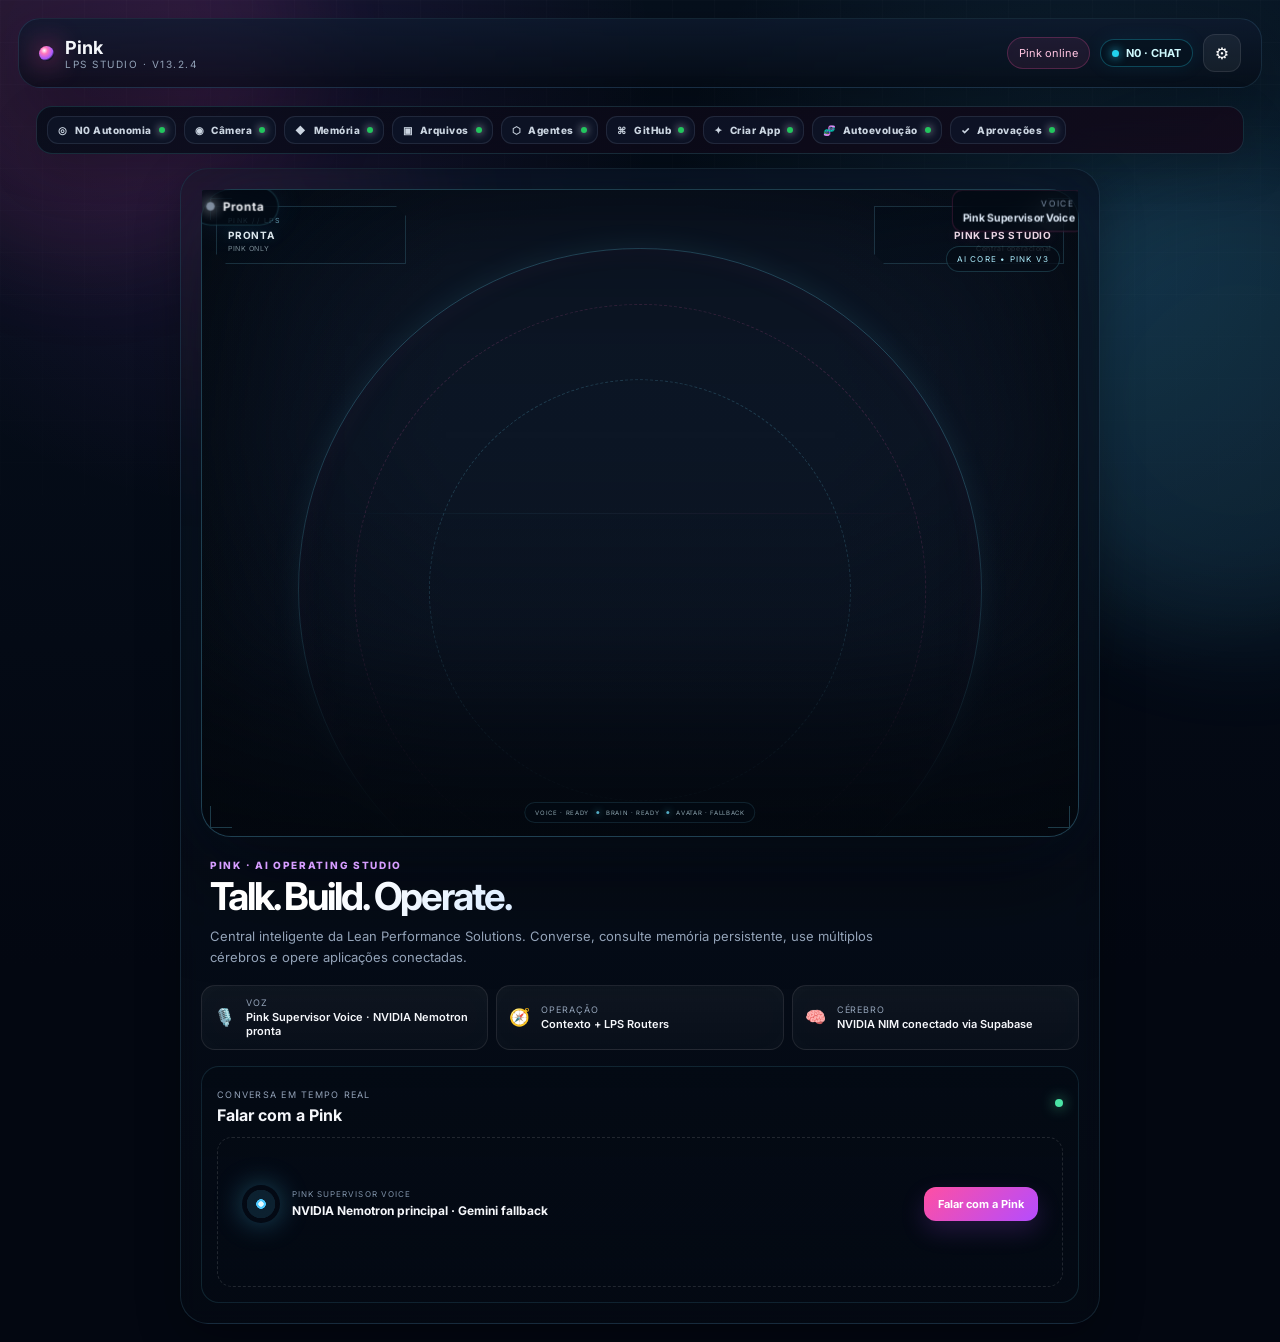
==== commit 12588c3b: "chore: cache-bust Pink orbital command center 1.2" ====
--- a/index.html
+++ b/index.html
@@ -1,4 +1,4 @@
 <!doctype html>
-<html lang="pt-BR"><head><meta charset="utf-8"/><meta name="viewport" content="width=device-width,initial-scale=1,viewport-fit=cover"/><meta name="theme-color" content="#050b14"/><title>Pink LPS Studio · V13.2.4</title><link rel="manifest" href="manifest.webmanifest"/><link rel="preconnect" href="https://fonts.googleapis.com"/><link rel="preconnect" href="https://fonts.gstatic.com" crossorigin/><link href="https://fonts.googleapis.com/css2?family=Inter:wght@400;500;600;700;800&display=swap" rel="stylesheet"/><link rel="stylesheet" href="styles.css"/><link rel="stylesheet" href="ui/pink-command-center.css?v=13.0.0"/><link rel="stylesheet" href="visual/pink-3d-presence.css?v=3.1.1"/><link rel="stylesheet" href="visual/pink-avatar-controller.css?v=3.3.2"/><link rel="stylesheet" href="visual/pink-avatar-model-adapter.css?v=3.4.0"/><link rel="stylesheet" href="visual/pink-holographic-ui.css?v=3.4.3"/><link rel="stylesheet" href="visual/pink-orb-console.css?v=1.1.0"/><link rel="stylesheet" href="visual/pink-performance.css?v=3.5.0"/><script type="importmap">{"imports":{"three":"https://cdn.jsdelivr.net/npm/three@0.180.0/build/three.module.js","three/addons/":"https://cdn.jsdelivr.net/npm/three@0.180.0/examples/jsm/","@pixiv/three-vrm":"https://cdn.jsdelivr.net/npm/@pixiv/three-vrm@3.5.5/lib/three-vrm.module.min.js"}}</script></head>
+<html lang="pt-BR"><head><meta charset="utf-8"/><meta name="viewport" content="width=device-width,initial-scale=1,viewport-fit=cover"/><meta name="theme-color" content="#050b14"/><title>Pink LPS Studio · V13.2.4</title><link rel="manifest" href="manifest.webmanifest"/><link rel="preconnect" href="https://fonts.googleapis.com"/><link rel="preconnect" href="https://fonts.gstatic.com" crossorigin/><link href="https://fonts.googleapis.com/css2?family=Inter:wght@400;500;600;700;800&display=swap" rel="stylesheet"/><link rel="stylesheet" href="styles.css"/><link rel="stylesheet" href="ui/pink-command-center.css?v=13.0.0"/><link rel="stylesheet" href="visual/pink-3d-presence.css?v=3.1.1"/><link rel="stylesheet" href="visual/pink-avatar-controller.css?v=3.3.2"/><link rel="stylesheet" href="visual/pink-avatar-model-adapter.css?v=3.4.0"/><link rel="stylesheet" href="visual/pink-holographic-ui.css?v=3.4.3"/><link rel="stylesheet" href="visual/pink-orb-console.css?v=1.2.0"/><link rel="stylesheet" href="visual/pink-performance.css?v=3.5.0"/><script type="importmap">{"imports":{"three":"https://cdn.jsdelivr.net/npm/three@0.180.0/build/three.module.js","three/addons/":"https://cdn.jsdelivr.net/npm/three@0.180.0/examples/jsm/","@pixiv/three-vrm":"https://cdn.jsdelivr.net/npm/@pixiv/three-vrm@3.5.5/lib/three-vrm.module.min.js"}}</script></head>
 <body class="v3"><canvas id="fxCanvas" aria-hidden="true"></canvas><div class="ambient ambient-a"></div><div class="ambient ambient-b"></div><div class="app-shell"><header class="topbar glass"><div class="brand"><span class="brand-dot"></span><div><strong>Pink</strong><small>LPS Studio · V13.2.4</small></div></div><div class="top-actions"><span id="systemBadge" class="badge">Pink online</span><button id="settingsBtn" class="icon-btn" aria-label="Configurações">⚙️</button></div></header><main class="workspace"><aside class="assistant-panel glass"><div id="pinkStage" class="pink-stage" data-state="idle" aria-live="polite"><img src="pink-avatar-reference.webp" alt="" aria-hidden="true" class="portrait"/><span class="stage-vignette"></span><span class="scanline"></span><span class="eyelid eyelid-left"></span><span class="eyelid eyelid-right"></span><span class="lip-sync"></span><span id="voicePulse" class="voice-pulse" aria-hidden="true"></span><div class="state-pill"><i></i><span id="avatarStateText">Pronta</span></div><div class="voice-signature"><span>VOICE</span><strong>Pink Supervisor Voice</strong></div></div><div class="assistant-copy"><p class="eyebrow">PINK · AI OPERATING STUDIO</p><h1>Talk. Build. Operate.</h1><p class="lede">Central inteligente da Lean Performance Solutions. Converse, consulte memória persistente, use múltiplos cérebros e opere aplicações conectadas.</p></div><div class="status-grid"><div class="status-card"><span class="status-icon">🎙️</span><div><small>Voz</small><strong id="voiceStatus">Pink Supervisor Voice · pronta</strong></div></div><div class="status-card"><span class="status-icon">🧭</span><div><small>Operação</small><strong>Contexto + LPS Routers</strong></div></div><div class="status-card"><span class="status-icon">🧠</span><div><small>Cérebro</small><strong id="nvidiaStatus">NVIDIA Nemotron · Gemini fallback</strong></div></div></div><section class="voice-box"><div class="section-title"><div><small>CONVERSA EM TEMPO REAL</small><h2>Falar com a Pink</h2></div><span class="live-dot"></span></div><div id="voiceWidgetMount" class="widget-mount"><div class="empty-state"><div class="mic-orb">🎙️</div><strong>Pink Supervisor Voice</strong><p>Memória persistente Supabase + NVIDIA Nemotron, com Gemini como fallback.</p><button class="primary-btn" disabled>Carregando Pink…</button></div></div></section></aside><section class="studio-panel"><div class="studio-header glass"><div><p class="eyebrow">LIVE ORCHESTRATION</p><h2>Pink em execução</h2></div><div class="studio-actions"><button id="clearBtn" class="secondary-btn">Limpar</button><button id="demoBtn" class="primary-btn">Testar animação</button></div></div><div class="agent-strip glass"><div class="agent-node active" data-node="listen"><i></i><span>OUVIR</span></div><b>→</b><div class="agent-node" data-node="think"><i></i><span>PENSAR</span></div><b>→</b><div class="agent-node" data-node="speak"><i></i><span>FALAR</span></div><b>→</b><div class="agent-node" data-node="act"><i></i><span>EXECUTAR</span></div></div><section class="command-console glass"><div class="section-title"><div><small>HISTÓRICO</small><h2>Conversa da sessão</h2></div><span class="badge subtle">Speaker → Memory → NVIDIA → Gemini</span></div><div id="timeline" class="timeline"><div class="timeline-item assistant"><div class="avatar-mini">P</div><div class="bubble"><strong>Pink</strong><p>Estou pronta, Ricardo. Neste dispositivo vou assumir você como administrador, a menos que alguém se apresente como outra pessoa.</p><time>agora</time></div></div></div><div class="quick-commands"><button data-command="Pink, abre o Painel de Bordo do BECCS.">Abrir BECCS</button><button data-command="Pink, quem é você e como funciona sua memória?">Testar cérebro</button><button data-command="Pink, quanto eu vendi hoje na Praia & Movimento?">Vendas de hoje</button><button data-command="Pink, outra pessoa vai falar.">Trocar pessoa</button></div></section><section class="preview-card glass"><div class="preview-toolbar"><div class="traffic"><i></i><i></i><i></i></div><div id="previewAddress" class="address-bar">preview.pink.local</div><button id="expandPreviewBtn" class="icon-btn">⛶</button></div><div id="previewArea" class="preview-area"><div class="preview-empty"><div class="preview-orb"><span></span><span></span><span></span></div><h3 id="previewTitle">Pink V13.2.4 · Structured Orb Studio</h3><p id="previewText">Uma barra de status, uma esfera, um waveform e um campo de comando — sem camadas competindo pelo mesmo espaço.</p><div class="flow"><span>🎙️ Ricardo</span><b>→</b><span>🧠 Memória</span><b>→</b><span>⚡ NVIDIA</span><b>→</b><span>🔊 Pink</span></div></div></div></section></section></main></div><div id="wakeGate" class="wake-gate" hidden><div class="wake-card glass"><div class="wake-orb"><span></span><span></span><span></span><b>✦</b></div><p class="eyebrow">PINK · VOICE ONLINE</p><h2 id="wakeTitle">Falar com a Pink</h2><p id="wakeText">Toque para liberar o microfone e conversar.</p><button id="wakePinkBtn" type="button" class="primary-btn wake-btn">Acordar a Pink</button><button id="wakeSettingsBtn" type="button" class="wake-link">Detalhes</button></div></div><dialog id="settingsDialog" class="settings-dialog"><form method="dialog" class="settings-card"><div class="settings-head"><div><small>CONFIGURAÇÃO</small><h2>Integrações da Pink</h2></div><button value="cancel" class="icon-btn">✕</button></div><p><strong>NVIDIA Nemotron</strong> é o cérebro principal de resposta. A memória persistente passa pelo backend Supabase da Pink e associa pessoas e relações ao administrador Ricardo.</p><label>Administrador<input type="text" value="Ricardo · dispositivo confiável" readonly/></label><label>Supervisor<input type="text" value="NVIDIA · Nemotron 3 Super 120B" readonly/></label><label>Memória<input type="text" value="Pink Memory Cloud · Supabase Edge" readonly/></label><label>Fallback<input type="text" value="Gemini Reasoning" readonly/></label><button id="testNvidiaBtn" type="button" class="secondary-btn">Testar NVIDIA</button><div class="dialog-actions"><button value="cancel" type="submit" class="primary-btn">Fechar</button></div></form></dialog>
-<script src="pink-public-config.js?v=12.5.3"></script><script src="governance/pink-autonomy-modal-hotfix.js?v=1.0.0"></script><script src="foundation/pink-foundation.js?v=0.2.0"></script><script src="foundation/pink-confirm-gate.js?v=1"></script><script src="foundation/pink-undo-stack.js?v=1"></script><script src="pink-evolution.js?v=12.1"></script><script src="pink-nvidia.js?v=12.1"></script><script src="pink-core.js?v=12.1"></script><script src="core/pink-operating-core.js?v=1.0.0"></script><script src="memory/pink-memory-core.js?v=4.1.0"></script><script type="module" src="memory/pink-memory-supabase.mjs?v=5.0.0"></script><script src="memory/pink-memory-bridge.js?v=5.0.0"></script><script src="memory/pink-speaker-identity.js?v=1.1.0"></script><script src="pink-panel-router.js?v=12.1"></script><script src="pink-store-router.js?v=12.1"></script><script src="visual/pink-performance.js?v=3.5.0"></script><script src="visual/pink-avatar-controller.js?v=3.3.2"></script><script type="module" src="visual/pink-avatar-model-adapter.mjs?v=3.4.0"></script><script type="module" src="visual/pink-avatar-performance-bridge.mjs?v=3.5.1"></script><script src="visual/pink-avatar-registry.js?v=3.3.3"></script><script src="visual/pink-voice-reactive.js?v=3.3.2"></script><script src="visual/pink-holographic-ui.js?v=3.4.2"></script><script type="module" src="visual/pink-3d-presence.js?v=3.5.0"></script><script src="visual/pink-runtime-health.js?v=3.5.1"></script><script src="runtime/pink-supervisor-voice.js?v=3.1.0"></script><script type="module" src="visual/pink-orb-console.mjs?v=1.1.0"></script><script src="ui/pink-command-center.js?v=13.0.0"></script></body></html>+<script src="pink-public-config.js?v=12.5.3"></script><script src="governance/pink-autonomy-modal-hotfix.js?v=1.0.0"></script><script src="foundation/pink-foundation.js?v=0.2.0"></script><script src="foundation/pink-confirm-gate.js?v=1"></script><script src="foundation/pink-undo-stack.js?v=1"></script><script src="pink-evolution.js?v=12.1"></script><script src="pink-nvidia.js?v=12.1"></script><script src="pink-core.js?v=12.1"></script><script src="core/pink-operating-core.js?v=1.0.0"></script><script src="memory/pink-memory-core.js?v=4.1.0"></script><script type="module" src="memory/pink-memory-supabase.mjs?v=5.0.0"></script><script src="memory/pink-memory-bridge.js?v=5.0.0"></script><script src="memory/pink-speaker-identity.js?v=1.1.0"></script><script src="pink-panel-router.js?v=12.1"></script><script src="pink-store-router.js?v=12.1"></script><script src="visual/pink-performance.js?v=3.5.0"></script><script src="visual/pink-avatar-controller.js?v=3.3.2"></script><script type="module" src="visual/pink-avatar-model-adapter.mjs?v=3.4.0"></script><script type="module" src="visual/pink-avatar-performance-bridge.mjs?v=3.5.1"></script><script src="visual/pink-avatar-registry.js?v=3.3.3"></script><script src="visual/pink-voice-reactive.js?v=3.3.2"></script><script src="visual/pink-holographic-ui.js?v=3.4.2"></script><script type="module" src="visual/pink-3d-presence.js?v=3.5.0"></script><script src="visual/pink-runtime-health.js?v=3.5.1"></script><script src="runtime/pink-supervisor-voice.js?v=3.1.0"></script><script type="module" src="visual/pink-orb-console.mjs?v=1.2.0"></script><script src="ui/pink-command-center.js?v=13.0.0"></script></body></html>
--- a/visual/pink-orb-console.css
+++ b/visual/pink-orb-console.css
@@ -1,104 +1,27 @@
-/* Pink Orb Console 1.1 — one owner for status, orb and controls; no absolute UI collisions. */
-.pink-stage.pink-orb-screen{
-  aspect-ratio:16/10;
-  min-height:420px;
-  background:radial-gradient(circle at 50% 45%,rgba(225,29,92,.26),rgba(61,7,27,.65) 46%,rgba(10,4,14,.98) 78%);
-  overflow:hidden;
-  border-color:rgba(255,79,163,.22);
-}
-.pink-stage.pink-orb-screen>.stage-vignette{background:radial-gradient(circle at center,transparent 48%,rgba(3,3,10,.22) 78%,rgba(2,2,8,.7) 100%);z-index:1}
-.pink-stage.pink-orb-screen>.scanline{opacity:.18;z-index:3}
-.pink-stage.pink-orb-screen>.portrait,
-.pink-stage.pink-orb-screen>.eyelid,
-.pink-stage.pink-orb-screen>.lip-sync,
-.pink-stage.pink-orb-screen>.voice-signature,
-.pink-stage.pink-orb-screen>.state-pill,
-.pink-stage.pink-orb-screen>.voice-pulse,
-.pink-stage.pink-orb-screen>.pink-hud{display:none!important}
-
-.pink-orb-console{
-  position:absolute;
-  inset:0;
-  z-index:10;
-  display:grid;
-  grid-template-rows:auto minmax(0,1fr) 64px auto;
-  gap:8px;
-  align-items:stretch;
-  padding:14px 18px;
-  background:radial-gradient(circle at 50% 48%,rgba(255,62,119,.1),transparent 56%);
-}
-
-.pink-orb-statusbar{
-  position:relative;
-  z-index:12;
-  width:min(100%,820px);
-  justify-self:center;
-  display:grid;
-  grid-template-columns:minmax(0,1fr) minmax(0,1fr);
-  align-items:center;
-  gap:12px;
-  min-height:48px;
-  padding:7px 10px;
-  border:1px solid rgba(255,104,152,.17);
-  border-radius:14px;
-  background:rgba(12,3,10,.5);
-  backdrop-filter:blur(12px);
-}
-.pink-orb-status-primary,.pink-orb-status-secondary{min-width:0;display:flex;align-items:center;gap:9px}
-.pink-orb-status-secondary{justify-content:flex-end;text-align:right}
-.pink-orb-status-copy{min-width:0}
-.pink-orb-statusbar small{display:block;font-size:7px;letter-spacing:.16em;color:rgba(255,192,212,.62);white-space:nowrap;overflow:hidden;text-overflow:ellipsis}
-.pink-orb-statusbar strong{display:block;margin-top:2px;font-size:10px;letter-spacing:.1em;color:#ffd7e4;white-space:nowrap;overflow:hidden;text-overflow:ellipsis}
-.pink-orb-status-secondary strong{color:rgba(226,242,255,.82);font-size:9px;letter-spacing:.07em}
-.pink-orb-state-dot{flex:0 0 auto;width:7px;height:7px;border-radius:50%;background:#ec4899;box-shadow:0 0 12px #ec4899}
-
-.pink-orb-stage-btn{
-  position:relative;
-  width:min(100%,760px);
-  height:100%;
-  min-height:0;
-  justify-self:center;
-  background:transparent;
-  border:0;
-  padding:0;
-  display:grid;
-  place-items:center;
-  color:white;
-  cursor:pointer;
-  overflow:hidden;
-}
-.pink-orb-canvas-wrap{position:absolute;inset:0;z-index:1;display:grid;place-items:center}
-.pink-orb-canvas-wrap canvas{position:relative;z-index:1;width:100%;height:100%;display:block}
-.pink-orb-fallback-orb{position:relative;z-index:1;width:150px;aspect-ratio:1;border-radius:50%;display:grid;place-items:center;font-size:42px;color:#ffd1e1;background:radial-gradient(circle at 35% 30%,#ff8ab8 0,#d52f77 36%,#641439 68%,#160713 100%);box-shadow:0 0 54px rgba(236,72,153,.42),inset 0 0 35px rgba(255,255,255,.1)}
-.pink-orb-hint{position:absolute;z-index:2;bottom:4px;left:50%;transform:translateX(-50%);font-size:9px;letter-spacing:.16em;color:rgba(255,211,226,.72);padding:6px 9px;border-radius:999px;background:rgba(10,2,8,.5);border:1px solid rgba(255,255,255,.08);backdrop-filter:blur(8px);white-space:nowrap}
-
-.pink-orb-waveform{display:block;width:min(92%,760px);height:64px;margin:0 auto;opacity:.94;filter:drop-shadow(0 0 8px rgba(244,63,94,.22))}
-.pink-orb-commandbar{width:min(96%,820px);justify-self:center;display:grid;grid-template-columns:1fr 48px 48px;gap:8px;align-items:center;padding:8px;border-radius:18px;background:rgba(8,4,12,.72);border:1px solid rgba(255,79,163,.2);box-shadow:0 12px 36px rgba(0,0,0,.24);backdrop-filter:blur(14px)}
-.pink-orb-commandbar input{width:100%;min-width:0;background:rgba(255,255,255,.045);border:1px solid rgba(255,255,255,.09);border-radius:12px;color:#fff;padding:12px 13px;outline:none;font-size:12px}
-.pink-orb-commandbar input:focus{border-color:rgba(94,232,255,.62);box-shadow:0 0 0 3px rgba(94,232,255,.08)}
-.pink-orb-commandbar input::placeholder{color:#768499}
-.pink-orb-mic,.pink-orb-send{height:42px;border-radius:12px;border:1px solid rgba(255,255,255,.1);color:white;font-weight:800}
-.pink-orb-mic{background:linear-gradient(135deg,#ec4899,#be185d);box-shadow:0 0 20px rgba(236,72,153,.28)}
-.pink-orb-send{background:linear-gradient(135deg,#0891b2,#2563eb);box-shadow:0 0 18px rgba(14,165,233,.2)}
-
-.pink-orb-console[data-state="listening"] .pink-orb-statusbar{border-color:rgba(34,211,238,.25)}
-.pink-orb-console[data-state="listening"] .pink-orb-state-dot{background:#22d3ee;box-shadow:0 0 14px #22d3ee}
-.pink-orb-console[data-state="thinking"] .pink-orb-statusbar{border-color:rgba(168,85,247,.25)}
-.pink-orb-console[data-state="thinking"] .pink-orb-state-dot{background:#a855f7;box-shadow:0 0 14px #a855f7}
-.pink-orb-console[data-state="speaking"] .pink-orb-state-dot{animation:pink-orb-pulse .65s ease-in-out infinite}
-.pink-orb-console[data-state="executing"] .pink-orb-statusbar{border-color:rgba(16,185,129,.25)}
-.pink-orb-console[data-state="executing"] .pink-orb-state-dot{background:#10b981;box-shadow:0 0 14px #10b981}
-.pink-orb-console[data-state="error"] .pink-orb-state-dot{background:#ef4444;box-shadow:0 0 14px #ef4444}
-@keyframes pink-orb-pulse{50%{transform:scale(1.8);opacity:.55}}
-
-@media(max-width:980px){.workspace{grid-template-columns:1fr}.assistant-panel{min-height:auto}.pink-stage.pink-orb-screen{min-height:520px}.voice-box{display:none}}
-@media(max-width:640px){
-  .pink-stage.pink-orb-screen{min-height:460px}
-  .pink-orb-console{grid-template-rows:auto minmax(0,1fr) 54px auto;padding:10px 10px 12px;gap:6px}
-  .pink-orb-statusbar{grid-template-columns:minmax(0,1fr);gap:3px;min-height:54px}
-  .pink-orb-status-secondary{justify-content:flex-start;text-align:left;padding-left:16px}
-  .pink-orb-commandbar{grid-template-columns:1fr 44px 44px}
-  .pink-orb-mic,.pink-orb-send{height:40px}
-  .pink-orb-hint{font-size:8px}
-}
-@media(prefers-reduced-motion:reduce){.pink-orb-console *{animation-duration:.001ms!important;animation-iteration-count:1!important}}
+/* Pink Orbital Command Center 1.2 — procedural globe + LPS project orbit + explicit gesture control. */
+body.pink-orbital-mode .workspace{grid-template-columns:1fr}
+body.pink-orbital-mode .assistant-panel{min-height:auto}
+body.pink-orbital-mode .studio-panel{margin-top:2px}
+.pink-stage.pink-orb-screen{aspect-ratio:16/9;min-height:560px;max-height:760px;background:radial-gradient(circle at 50% 45%,rgba(38,137,255,.2),rgba(18,9,46,.7) 48%,rgba(3,8,18,.99) 82%);overflow:hidden;border-color:rgba(94,232,255,.24);box-shadow:0 30px 100px rgba(0,0,0,.5),0 0 100px rgba(76,201,255,.08),inset 0 0 90px rgba(139,92,246,.045)}
+.pink-stage.pink-orb-screen>.stage-vignette{background:radial-gradient(circle at center,transparent 43%,rgba(2,9,20,.14) 68%,rgba(1,5,12,.78) 100%);z-index:1}
+.pink-stage.pink-orb-screen>.scanline{opacity:.12;z-index:3}
+.pink-stage.pink-orb-screen>.portrait,.pink-stage.pink-orb-screen>.eyelid,.pink-stage.pink-orb-screen>.lip-sync,.pink-stage.pink-orb-screen>.voice-signature,.pink-stage.pink-orb-screen>.state-pill,.pink-stage.pink-orb-screen>.voice-pulse,.pink-stage.pink-orb-screen>.pink-hud{display:none!important}
+.pink-orb-console{position:absolute;inset:0;z-index:10;display:grid;grid-template-rows:auto minmax(0,1fr) 52px auto;gap:8px;align-items:stretch;padding:14px 18px;background:radial-gradient(circle at 50% 50%,rgba(56,189,248,.06),transparent 48%),linear-gradient(180deg,rgba(4,9,22,.02),rgba(4,9,22,.18))}
+.pink-orb-statusbar{position:relative;z-index:50;width:min(100%,980px);justify-self:center;display:grid;grid-template-columns:minmax(0,1fr) minmax(0,1fr);align-items:center;gap:12px;min-height:48px;padding:7px 10px;border:1px solid rgba(94,232,255,.17);border-radius:14px;background:rgba(3,12,26,.52);backdrop-filter:blur(14px)}
+.pink-orb-status-primary,.pink-orb-status-secondary{min-width:0;display:flex;align-items:center;gap:9px}.pink-orb-status-secondary{justify-content:flex-end;text-align:right}.pink-orb-status-copy{min-width:0}.pink-orb-statusbar small{display:block;font-size:7px;letter-spacing:.17em;color:rgba(171,224,255,.68);white-space:nowrap;overflow:hidden;text-overflow:ellipsis}.pink-orb-statusbar strong{display:block;margin-top:2px;font-size:10px;letter-spacing:.11em;color:#dff8ff;white-space:nowrap;overflow:hidden;text-overflow:ellipsis}.pink-orb-status-secondary strong{color:rgba(226,242,255,.82);font-size:9px;letter-spacing:.07em}.pink-orb-state-dot{flex:0 0 auto;width:7px;height:7px;border-radius:50%;background:#38bdf8;box-shadow:0 0 14px #38bdf8}
+.pink-orb-stage-wrap{position:relative;min-height:0;width:min(100%,1180px);height:100%;justify-self:center;isolation:isolate;overflow:visible}
+.pink-orb-stage-btn{position:absolute;inset:0;width:100%;height:100%;background:transparent;border:0;padding:0;display:grid;place-items:center;color:white;cursor:pointer;overflow:visible;z-index:8}
+.pink-orb-canvas-wrap{position:absolute;inset:0;z-index:1;display:grid;place-items:center}.pink-orb-canvas-wrap canvas{position:relative;z-index:1;width:100%;height:100%;display:block;filter:drop-shadow(0 0 24px rgba(82,215,255,.13))}
+.pink-orb-core-badge{position:absolute;z-index:11;left:50%;top:50%;transform:translate(-50%,-50%);display:grid;place-items:center;text-align:center;width:112px;min-height:64px;padding:9px 12px;border-radius:16px;border:1px solid rgba(105,226,255,.28);background:rgba(2,11,24,.62);box-shadow:0 0 34px rgba(76,201,255,.16),inset 0 0 24px rgba(139,92,246,.08);backdrop-filter:blur(11px);pointer-events:none}.pink-orb-core-badge b{font-size:22px;letter-spacing:.18em;color:#effcff;text-shadow:0 0 16px rgba(94,232,255,.65)}.pink-orb-core-badge small{margin-top:3px;font-size:6px;letter-spacing:.1em;color:#7cdff5}
+.pink-orb-fallback-orb{position:relative;z-index:1;width:190px;aspect-ratio:1;border-radius:50%;display:grid;place-items:center;font-weight:900;letter-spacing:.15em;color:#eafcff;background:radial-gradient(circle at 35% 30%,#55e6ff 0,#20639e 35%,#27145d 66%,#07101f 100%);box-shadow:0 0 70px rgba(56,189,248,.34),inset 0 0 42px rgba(255,255,255,.08)}
+.pink-orb-hint{position:absolute;z-index:12;bottom:4px;left:50%;transform:translateX(-50%);font-size:8px;letter-spacing:.15em;color:rgba(201,239,255,.75);padding:6px 10px;border-radius:999px;background:rgba(2,10,22,.58);border:1px solid rgba(94,232,255,.1);backdrop-filter:blur(9px);white-space:nowrap;pointer-events:none}
+.pink-orbit-projects{position:absolute;inset:0;z-index:15;pointer-events:none}.pink-orbit-card{--orbit-x:50%;--orbit-y:50%;--orbit-scale:1;--orbit-opacity:1;position:absolute;left:var(--orbit-x);top:var(--orbit-y);transform:translate(-50%,-50%) scale(var(--orbit-scale));opacity:var(--orbit-opacity);width:clamp(138px,15vw,210px);min-height:66px;display:flex;align-items:center;gap:9px;padding:9px 11px;border:1px solid rgba(112,225,255,.2);border-radius:15px;background:linear-gradient(145deg,rgba(7,23,47,.83),rgba(16,8,45,.72));box-shadow:0 12px 34px rgba(0,0,0,.28),0 0 24px rgba(56,189,248,.07),inset 0 0 22px rgba(125,211,252,.035);backdrop-filter:blur(11px);color:#eefcff;text-align:left;pointer-events:auto;transition:border-color .18s ease,box-shadow .18s ease,filter .18s ease;will-change:transform,left,top,opacity}
+.pink-orbit-card:hover,.pink-orbit-card:focus-visible,.pink-orbit-card.gesture-hover{border-color:rgba(94,232,255,.7);box-shadow:0 14px 40px rgba(0,0,0,.34),0 0 30px rgba(56,189,248,.25),inset 0 0 28px rgba(168,85,247,.08);filter:brightness(1.12);outline:none}.pink-orbit-card.gesture-hover:after{content:"PINÇA PARA ABRIR";position:absolute;left:50%;top:calc(100% + 5px);transform:translateX(-50%);font-size:6px;letter-spacing:.15em;white-space:nowrap;color:#bff6ff;padding:4px 6px;border-radius:999px;background:rgba(2,10,22,.8);border:1px solid rgba(94,232,255,.25)}
+.pink-orbit-card-icon{flex:0 0 38px;height:38px;border-radius:11px;display:grid;place-items:center;font-weight:900;font-size:12px;letter-spacing:.03em;color:#e8fbff;border:1px solid rgba(94,232,255,.2);background:radial-gradient(circle at 30% 25%,rgba(94,232,255,.24),rgba(37,99,235,.08));box-shadow:0 0 18px rgba(56,189,248,.1)}.pink-orbit-card-copy{min-width:0;display:grid;gap:3px}.pink-orbit-card-copy small{font-size:6px;letter-spacing:.14em;color:#7edff6}.pink-orbit-card-copy strong{font-size:10px;line-height:1.25;color:#f1fbff;overflow:hidden;display:-webkit-box;-webkit-line-clamp:2;-webkit-box-orient:vertical}
+.pink-orb-gesture-btn{position:absolute;right:8px;top:8px;z-index:48;display:grid;grid-template-columns:auto auto;grid-template-rows:auto auto;column-gap:7px;align-items:center;padding:8px 10px;border-radius:13px;color:#e9fbff;background:rgba(3,14,30,.72);border:1px solid rgba(94,232,255,.16);backdrop-filter:blur(12px);box-shadow:0 10px 30px rgba(0,0,0,.2)}.pink-orb-gesture-btn>span{grid-row:1/3;font-size:19px}.pink-orb-gesture-btn>b{font-size:9px;letter-spacing:.08em}.pink-orb-gesture-btn>small{font-size:7px;color:#7c9bb5}.pink-orb-gesture-btn.is-active{border-color:rgba(52,211,153,.5);box-shadow:0 0 24px rgba(16,185,129,.14)}.pink-orb-gesture-btn.is-active>small{color:#6ee7b7}.pink-orb-gesture-btn.is-loading{opacity:.72}
+.pink-gesture-cursor{position:absolute;z-index:80;width:36px;height:36px;transform:translate(-50%,-50%);border:1px solid rgba(104,232,255,.86);border-radius:50%;box-shadow:0 0 20px rgba(56,189,248,.45),inset 0 0 14px rgba(56,189,248,.15);pointer-events:none;transition:width .1s ease,height .1s ease,border-color .1s ease}.pink-gesture-cursor i{position:absolute;left:50%;top:50%;width:5px;height:5px;transform:translate(-50%,-50%);border-radius:50%;background:#baf6ff;box-shadow:0 0 9px #5ee8ff}.pink-gesture-cursor.is-pinching{width:25px;height:25px;border-color:#ff78bd;box-shadow:0 0 24px rgba(255,120,189,.62),inset 0 0 12px rgba(255,120,189,.25)}.pink-gesture-notice{position:absolute;z-index:47;right:9px;top:58px;max-width:220px;padding:6px 8px;border-radius:9px;background:rgba(2,10,22,.68);border:1px solid rgba(94,232,255,.1);color:#9ddff1;font-size:7px;letter-spacing:.05em;backdrop-filter:blur(10px)}
+.pink-orb-waveform{display:block;width:min(92%,980px);height:52px;margin:0 auto;opacity:.88;filter:drop-shadow(0 0 8px rgba(56,189,248,.18))}.pink-orb-commandbar{width:min(96%,980px);justify-self:center;display:grid;grid-template-columns:1fr 48px 48px;gap:8px;align-items:center;padding:8px;border-radius:18px;background:rgba(3,12,27,.74);border:1px solid rgba(94,232,255,.16);box-shadow:0 12px 36px rgba(0,0,0,.24);backdrop-filter:blur(14px)}.pink-orb-commandbar input{width:100%;min-width:0;background:rgba(255,255,255,.045);border:1px solid rgba(255,255,255,.09);border-radius:12px;color:#fff;padding:12px 13px;outline:none;font-size:12px}.pink-orb-commandbar input:focus{border-color:rgba(94,232,255,.62);box-shadow:0 0 0 3px rgba(94,232,255,.08)}.pink-orb-commandbar input::placeholder{color:#758aa4}.pink-orb-mic,.pink-orb-send{height:42px;border-radius:12px;border:1px solid rgba(255,255,255,.1);color:white;font-weight:800}.pink-orb-mic{background:linear-gradient(135deg,#ec4899,#7c3aed);box-shadow:0 0 20px rgba(236,72,153,.2)}.pink-orb-send{background:linear-gradient(135deg,#0891b2,#2563eb);box-shadow:0 0 18px rgba(14,165,233,.2)}
+.pink-orb-console[data-state="listening"] .pink-orb-statusbar{border-color:rgba(34,211,238,.3)}.pink-orb-console[data-state="listening"] .pink-orb-state-dot{background:#22d3ee;box-shadow:0 0 14px #22d3ee}.pink-orb-console[data-state="thinking"] .pink-orb-statusbar{border-color:rgba(168,85,247,.3)}.pink-orb-console[data-state="thinking"] .pink-orb-state-dot{background:#a855f7;box-shadow:0 0 14px #a855f7}.pink-orb-console[data-state="speaking"] .pink-orb-state-dot{background:#ec4899;box-shadow:0 0 14px #ec4899;animation:pink-orb-pulse .65s ease-in-out infinite}.pink-orb-console[data-state="executing"] .pink-orb-statusbar{border-color:rgba(56,189,248,.34)}.pink-orb-console[data-state="executing"] .pink-orb-state-dot{background:#38bdf8;box-shadow:0 0 14px #38bdf8}.pink-orb-console[data-state="error"] .pink-orb-state-dot{background:#ef4444;box-shadow:0 0 14px #ef4444}@keyframes pink-orb-pulse{50%{transform:scale(1.8);opacity:.55}}
+@media(max-width:980px){body.pink-orbital-mode .workspace{grid-template-columns:1fr}.assistant-panel{min-height:auto}.pink-stage.pink-orb-screen{min-height:520px;max-height:none}.voice-box{display:none}.pink-orbit-card{width:150px}}
+@media(max-width:640px){.pink-stage.pink-orb-screen{min-height:500px;aspect-ratio:auto}.pink-orb-console{grid-template-rows:auto minmax(0,1fr) 44px auto;padding:10px 10px 12px;gap:6px}.pink-orb-statusbar{grid-template-columns:minmax(0,1fr);gap:3px;min-height:52px}.pink-orb-status-secondary{justify-content:flex-start;text-align:left;padding-left:16px}.pink-orbit-card{width:124px;min-height:55px;padding:7px 8px}.pink-orbit-card-icon{flex-basis:31px;height:31px;font-size:9px}.pink-orbit-card-copy small{font-size:5px}.pink-orbit-card-copy strong{font-size:8px}.pink-orb-core-badge{width:88px;min-height:54px}.pink-orb-core-badge b{font-size:18px}.pink-orb-gesture-btn{right:4px;top:4px;padding:6px 8px}.pink-gesture-notice{right:4px;top:51px}.pink-orb-commandbar{grid-template-columns:1fr 44px 44px}.pink-orb-mic,.pink-orb-send{height:40px}.pink-orb-hint{font-size:6px;max-width:86%;overflow:hidden;text-overflow:ellipsis}.pink-orb-waveform{height:44px}}
+@media(prefers-reduced-motion:reduce){.pink-orb-console *{animation-duration:.001ms!important;animation-iteration-count:1!important}.pink-orbit-card{transition:none}}
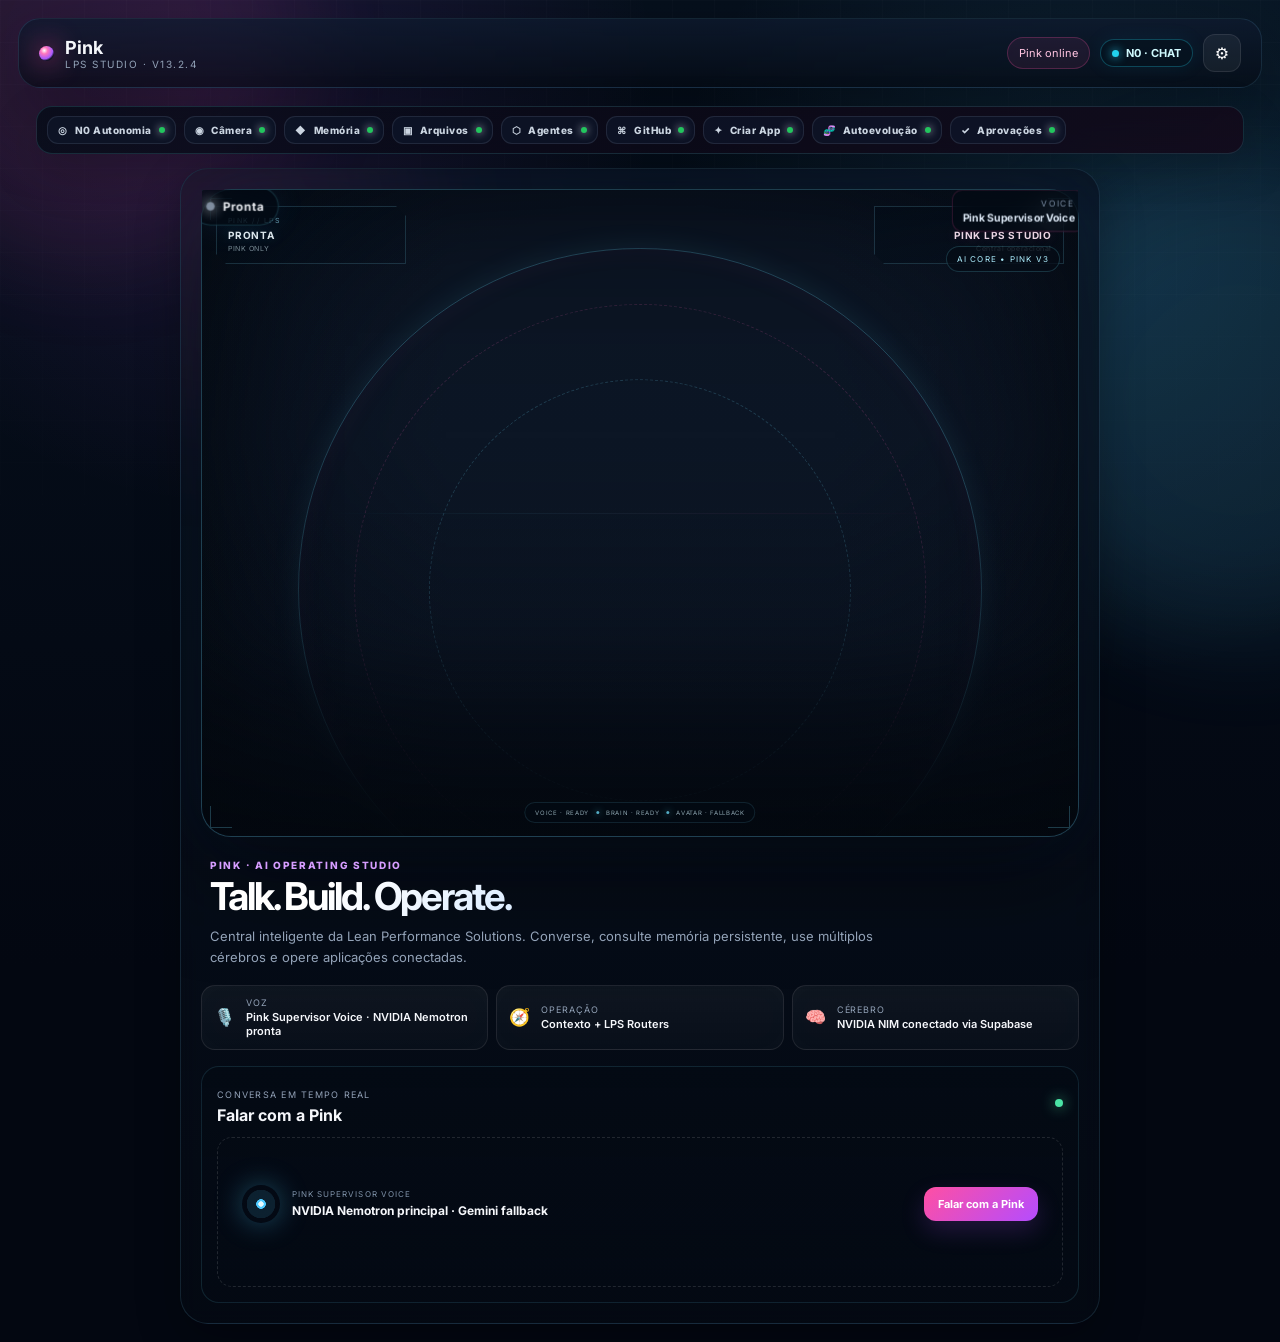
==== commit c45afcab: "fix(voice): load neural TTS before supervisor voice" ====
--- a/index.html
+++ b/index.html
@@ -1,4 +1,4 @@
 <!doctype html>
 <html lang="pt-BR"><head><meta charset="utf-8"/><meta name="viewport" content="width=device-width,initial-scale=1,viewport-fit=cover"/><meta name="theme-color" content="#050b14"/><title>Pink LPS Studio · V13.2.4</title><link rel="manifest" href="manifest.webmanifest"/><link rel="preconnect" href="https://fonts.googleapis.com"/><link rel="preconnect" href="https://fonts.gstatic.com" crossorigin/><link href="https://fonts.googleapis.com/css2?family=Inter:wght@400;500;600;700;800&display=swap" rel="stylesheet"/><link rel="stylesheet" href="styles.css"/><link rel="stylesheet" href="ui/pink-command-center.css?v=13.0.0"/><link rel="stylesheet" href="visual/pink-3d-presence.css?v=3.1.1"/><link rel="stylesheet" href="visual/pink-avatar-controller.css?v=3.3.2"/><link rel="stylesheet" href="visual/pink-avatar-model-adapter.css?v=3.4.0"/><link rel="stylesheet" href="visual/pink-holographic-ui.css?v=3.4.3"/><link rel="stylesheet" href="visual/pink-orb-console.css?v=1.2.0"/><link rel="stylesheet" href="visual/pink-performance.css?v=3.5.0"/><script type="importmap">{"imports":{"three":"https://cdn.jsdelivr.net/npm/three@0.180.0/build/three.module.js","three/addons/":"https://cdn.jsdelivr.net/npm/three@0.180.0/examples/jsm/","@pixiv/three-vrm":"https://cdn.jsdelivr.net/npm/@pixiv/three-vrm@3.5.5/lib/three-vrm.module.min.js"}}</script></head>
-<body class="v3"><canvas id="fxCanvas" aria-hidden="true"></canvas><div class="ambient ambient-a"></div><div class="ambient ambient-b"></div><div class="app-shell"><header class="topbar glass"><div class="brand"><span class="brand-dot"></span><div><strong>Pink</strong><small>LPS Studio · V13.2.4</small></div></div><div class="top-actions"><span id="systemBadge" class="badge">Pink online</span><button id="settingsBtn" class="icon-btn" aria-label="Configurações">⚙️</button></div></header><main class="workspace"><aside class="assistant-panel glass"><div id="pinkStage" class="pink-stage" data-state="idle" aria-live="polite"><img src="pink-avatar-reference.webp" alt="" aria-hidden="true" class="portrait"/><span class="stage-vignette"></span><span class="scanline"></span><span class="eyelid eyelid-left"></span><span class="eyelid eyelid-right"></span><span class="lip-sync"></span><span id="voicePulse" class="voice-pulse" aria-hidden="true"></span><div class="state-pill"><i></i><span id="avatarStateText">Pronta</span></div><div class="voice-signature"><span>VOICE</span><strong>Pink Supervisor Voice</strong></div></div><div class="assistant-copy"><p class="eyebrow">PINK · AI OPERATING STUDIO</p><h1>Talk. Build. Operate.</h1><p class="lede">Central inteligente da Lean Performance Solutions. Converse, consulte memória persistente, use múltiplos cérebros e opere aplicações conectadas.</p></div><div class="status-grid"><div class="status-card"><span class="status-icon">🎙️</span><div><small>Voz</small><strong id="voiceStatus">Pink Supervisor Voice · pronta</strong></div></div><div class="status-card"><span class="status-icon">🧭</span><div><small>Operação</small><strong>Contexto + LPS Routers</strong></div></div><div class="status-card"><span class="status-icon">🧠</span><div><small>Cérebro</small><strong id="nvidiaStatus">NVIDIA Nemotron · Gemini fallback</strong></div></div></div><section class="voice-box"><div class="section-title"><div><small>CONVERSA EM TEMPO REAL</small><h2>Falar com a Pink</h2></div><span class="live-dot"></span></div><div id="voiceWidgetMount" class="widget-mount"><div class="empty-state"><div class="mic-orb">🎙️</div><strong>Pink Supervisor Voice</strong><p>Memória persistente Supabase + NVIDIA Nemotron, com Gemini como fallback.</p><button class="primary-btn" disabled>Carregando Pink…</button></div></div></section></aside><section class="studio-panel"><div class="studio-header glass"><div><p class="eyebrow">LIVE ORCHESTRATION</p><h2>Pink em execução</h2></div><div class="studio-actions"><button id="clearBtn" class="secondary-btn">Limpar</button><button id="demoBtn" class="primary-btn">Testar animação</button></div></div><div class="agent-strip glass"><div class="agent-node active" data-node="listen"><i></i><span>OUVIR</span></div><b>→</b><div class="agent-node" data-node="think"><i></i><span>PENSAR</span></div><b>→</b><div class="agent-node" data-node="speak"><i></i><span>FALAR</span></div><b>→</b><div class="agent-node" data-node="act"><i></i><span>EXECUTAR</span></div></div><section class="command-console glass"><div class="section-title"><div><small>HISTÓRICO</small><h2>Conversa da sessão</h2></div><span class="badge subtle">Speaker → Memory → NVIDIA → Gemini</span></div><div id="timeline" class="timeline"><div class="timeline-item assistant"><div class="avatar-mini">P</div><div class="bubble"><strong>Pink</strong><p>Estou pronta, Ricardo. Neste dispositivo vou assumir você como administrador, a menos que alguém se apresente como outra pessoa.</p><time>agora</time></div></div></div><div class="quick-commands"><button data-command="Pink, abre o Painel de Bordo do BECCS.">Abrir BECCS</button><button data-command="Pink, quem é você e como funciona sua memória?">Testar cérebro</button><button data-command="Pink, quanto eu vendi hoje na Praia & Movimento?">Vendas de hoje</button><button data-command="Pink, outra pessoa vai falar.">Trocar pessoa</button></div></section><section class="preview-card glass"><div class="preview-toolbar"><div class="traffic"><i></i><i></i><i></i></div><div id="previewAddress" class="address-bar">preview.pink.local</div><button id="expandPreviewBtn" class="icon-btn">⛶</button></div><div id="previewArea" class="preview-area"><div class="preview-empty"><div class="preview-orb"><span></span><span></span><span></span></div><h3 id="previewTitle">Pink V13.2.4 · Structured Orb Studio</h3><p id="previewText">Uma barra de status, uma esfera, um waveform e um campo de comando — sem camadas competindo pelo mesmo espaço.</p><div class="flow"><span>🎙️ Ricardo</span><b>→</b><span>🧠 Memória</span><b>→</b><span>⚡ NVIDIA</span><b>→</b><span>🔊 Pink</span></div></div></div></section></section></main></div><div id="wakeGate" class="wake-gate" hidden><div class="wake-card glass"><div class="wake-orb"><span></span><span></span><span></span><b>✦</b></div><p class="eyebrow">PINK · VOICE ONLINE</p><h2 id="wakeTitle">Falar com a Pink</h2><p id="wakeText">Toque para liberar o microfone e conversar.</p><button id="wakePinkBtn" type="button" class="primary-btn wake-btn">Acordar a Pink</button><button id="wakeSettingsBtn" type="button" class="wake-link">Detalhes</button></div></div><dialog id="settingsDialog" class="settings-dialog"><form method="dialog" class="settings-card"><div class="settings-head"><div><small>CONFIGURAÇÃO</small><h2>Integrações da Pink</h2></div><button value="cancel" class="icon-btn">✕</button></div><p><strong>NVIDIA Nemotron</strong> é o cérebro principal de resposta. A memória persistente passa pelo backend Supabase da Pink e associa pessoas e relações ao administrador Ricardo.</p><label>Administrador<input type="text" value="Ricardo · dispositivo confiável" readonly/></label><label>Supervisor<input type="text" value="NVIDIA · Nemotron 3 Super 120B" readonly/></label><label>Memória<input type="text" value="Pink Memory Cloud · Supabase Edge" readonly/></label><label>Fallback<input type="text" value="Gemini Reasoning" readonly/></label><button id="testNvidiaBtn" type="button" class="secondary-btn">Testar NVIDIA</button><div class="dialog-actions"><button value="cancel" type="submit" class="primary-btn">Fechar</button></div></form></dialog>
-<script src="pink-public-config.js?v=12.5.3"></script><script src="governance/pink-autonomy-modal-hotfix.js?v=1.0.0"></script><script src="foundation/pink-foundation.js?v=0.2.0"></script><script src="foundation/pink-confirm-gate.js?v=1"></script><script src="foundation/pink-undo-stack.js?v=1"></script><script src="pink-evolution.js?v=12.1"></script><script src="pink-nvidia.js?v=12.1"></script><script src="pink-core.js?v=12.1"></script><script src="core/pink-operating-core.js?v=1.0.0"></script><script src="memory/pink-memory-core.js?v=4.1.0"></script><script type="module" src="memory/pink-memory-supabase.mjs?v=5.0.0"></script><script src="memory/pink-memory-bridge.js?v=5.0.0"></script><script src="memory/pink-speaker-identity.js?v=1.1.0"></script><script src="pink-panel-router.js?v=12.1"></script><script src="pink-store-router.js?v=12.1"></script><script src="visual/pink-performance.js?v=3.5.0"></script><script src="visual/pink-avatar-controller.js?v=3.3.2"></script><script type="module" src="visual/pink-avatar-model-adapter.mjs?v=3.4.0"></script><script type="module" src="visual/pink-avatar-performance-bridge.mjs?v=3.5.1"></script><script src="visual/pink-avatar-registry.js?v=3.3.3"></script><script src="visual/pink-voice-reactive.js?v=3.3.2"></script><script src="visual/pink-holographic-ui.js?v=3.4.2"></script><script type="module" src="visual/pink-3d-presence.js?v=3.5.0"></script><script src="visual/pink-runtime-health.js?v=3.5.1"></script><script src="runtime/pink-supervisor-voice.js?v=3.1.0"></script><script type="module" src="visual/pink-orb-console.mjs?v=1.2.0"></script><script src="ui/pink-command-center.js?v=13.0.0"></script></body></html>+<body class="v3"><canvas id="fxCanvas" aria-hidden="true"></canvas><div class="ambient ambient-a"></div><div class="ambient ambient-b"></div><div class="app-shell"><header class="topbar glass"><div class="brand"><span class="brand-dot"></span><div><strong>Pink</strong><small>LPS Studio · V13.2.4</small></div></div><div class="top-actions"><span id="systemBadge" class="badge">Pink online</span><button id="settingsBtn" class="icon-btn" aria-label="Configurações">⚙️</button></div></header><main class="workspace"><aside class="assistant-panel glass"><div id="pinkStage" class="pink-stage" data-state="idle" aria-live="polite"><img src="pink-avatar-reference.webp" alt="" aria-hidden="true" class="portrait"/><span class="stage-vignette"></span><span class="scanline"></span><span class="eyelid eyelid-left"></span><span class="eyelid eyelid-right"></span><span class="lip-sync"></span><span id="voicePulse" class="voice-pulse" aria-hidden="true"></span><div class="state-pill"><i></i><span id="avatarStateText">Pronta</span></div><div class="voice-signature"><span>VOICE</span><strong>Pink Supervisor Voice</strong></div></div><div class="assistant-copy"><p class="eyebrow">PINK · AI OPERATING STUDIO</p><h1>Talk. Build. Operate.</h1><p class="lede">Central inteligente da Lean Performance Solutions. Converse, consulte memória persistente, use múltiplos cérebros e opere aplicações conectadas.</p></div><div class="status-grid"><div class="status-card"><span class="status-icon">🎙️</span><div><small>Voz</small><strong id="voiceStatus">Pink Neural Voice · pronta</strong></div></div><div class="status-card"><span class="status-icon">🧭</span><div><small>Operação</small><strong>Contexto + LPS Routers</strong></div></div><div class="status-card"><span class="status-icon">🧠</span><div><small>Cérebro</small><strong id="nvidiaStatus">NVIDIA Nemotron · Gemini fallback</strong></div></div></div><section class="voice-box"><div class="section-title"><div><small>CONVERSA EM TEMPO REAL</small><h2>Falar com a Pink</h2></div><span class="live-dot"></span></div><div id="voiceWidgetMount" class="widget-mount"><div class="empty-state"><div class="mic-orb">🎙️</div><strong>Pink Supervisor Voice</strong><p>Memória persistente + Pink Brain + voz neural Gemini Aoede.</p><button class="primary-btn" disabled>Carregando Pink…</button></div></div></section></aside><section class="studio-panel"><div class="studio-header glass"><div><p class="eyebrow">LIVE ORCHESTRATION</p><h2>Pink em execução</h2></div><div class="studio-actions"><button id="clearBtn" class="secondary-btn">Limpar</button><button id="demoBtn" class="primary-btn">Testar animação</button></div></div><div class="agent-strip glass"><div class="agent-node active" data-node="listen"><i></i><span>OUVIR</span></div><b>→</b><div class="agent-node" data-node="think"><i></i><span>PENSAR</span></div><b>→</b><div class="agent-node" data-node="speak"><i></i><span>FALAR</span></div><b>→</b><div class="agent-node" data-node="act"><i></i><span>EXECUTAR</span></div></div><section class="command-console glass"><div class="section-title"><div><small>HISTÓRICO</small><h2>Conversa da sessão</h2></div><span class="badge subtle">Speaker → Memory → NVIDIA → Gemini</span></div><div id="timeline" class="timeline"><div class="timeline-item assistant"><div class="avatar-mini">P</div><div class="bubble"><strong>Pink</strong><p>Estou pronta, Ricardo. Neste dispositivo vou assumir você como administrador, a menos que alguém se apresente como outra pessoa.</p><time>agora</time></div></div></div><div class="quick-commands"><button data-command="Pink, abre o Painel de Bordo do BECCS.">Abrir BECCS</button><button data-command="Pink, quem é você e como funciona sua memória?">Testar cérebro</button><button data-command="Pink, quanto eu vendi hoje na Praia & Movimento?">Vendas de hoje</button><button data-command="Pink, outra pessoa vai falar.">Trocar pessoa</button></div></section><section class="preview-card glass"><div class="preview-toolbar"><div class="traffic"><i></i><i></i><i></i></div><div id="previewAddress" class="address-bar">preview.pink.local</div><button id="expandPreviewBtn" class="icon-btn">⛶</button></div><div id="previewArea" class="preview-area"><div class="preview-empty"><div class="preview-orb"><span></span><span></span><span></span></div><h3 id="previewTitle">Pink V13.2.4 · Structured Orb Studio</h3><p id="previewText">Uma barra de status, uma esfera, um waveform e um campo de comando — sem camadas competindo pelo mesmo espaço.</p><div class="flow"><span>🎙️ Ricardo</span><b>→</b><span>🧠 Memória</span><b>→</b><span>⚡ NVIDIA</span><b>→</b><span>🔊 Pink</span></div></div></div></section></section></main></div><div id="wakeGate" class="wake-gate" hidden><div class="wake-card glass"><div class="wake-orb"><span></span><span></span><span></span><b>✦</b></div><p class="eyebrow">PINK · VOICE ONLINE</p><h2 id="wakeTitle">Falar com a Pink</h2><p id="wakeText">Toque para liberar o microfone e conversar.</p><button id="wakePinkBtn" type="button" class="primary-btn wake-btn">Acordar a Pink</button><button id="wakeSettingsBtn" type="button" class="wake-link">Detalhes</button></div></div><dialog id="settingsDialog" class="settings-dialog"><form method="dialog" class="settings-card"><div class="settings-head"><div><small>CONFIGURAÇÃO</small><h2>Integrações da Pink</h2></div><button value="cancel" class="icon-btn">✕</button></div><p><strong>NVIDIA Nemotron</strong> é o cérebro principal de resposta. A memória persistente passa pelo backend Supabase da Pink e associa pessoas e relações ao administrador Ricardo.</p><label>Administrador<input type="text" value="Ricardo · dispositivo confiável" readonly/></label><label>Supervisor<input type="text" value="NVIDIA · Nemotron 3 Super 120B" readonly/></label><label>Memória<input type="text" value="Pink Memory Cloud · Supabase Edge" readonly/></label><label>Fallback<input type="text" value="Gemini Reasoning" readonly/></label><button id="testNvidiaBtn" type="button" class="secondary-btn">Testar NVIDIA</button><div class="dialog-actions"><button value="cancel" type="submit" class="primary-btn">Fechar</button></div></form></dialog>
+<script src="pink-public-config.js?v=12.5.3"></script><script src="governance/pink-autonomy-modal-hotfix.js?v=1.0.0"></script><script src="foundation/pink-foundation.js?v=0.2.0"></script><script src="foundation/pink-confirm-gate.js?v=1"></script><script src="foundation/pink-undo-stack.js?v=1"></script><script src="pink-evolution.js?v=12.1"></script><script src="pink-nvidia.js?v=12.1"></script><script src="pink-core.js?v=12.1"></script><script src="core/pink-operating-core.js?v=1.0.0"></script><script src="memory/pink-memory-core.js?v=4.1.0"></script><script type="module" src="memory/pink-memory-supabase.mjs?v=5.0.0"></script><script src="memory/pink-memory-bridge.js?v=5.0.0"></script><script src="memory/pink-speaker-identity.js?v=1.1.0"></script><script src="pink-panel-router.js?v=12.1"></script><script src="pink-store-router.js?v=12.1"></script><script src="visual/pink-performance.js?v=3.5.0"></script><script src="visual/pink-avatar-controller.js?v=3.3.2"></script><script type="module" src="visual/pink-avatar-model-adapter.mjs?v=3.4.0"></script><script type="module" src="visual/pink-avatar-performance-bridge.mjs?v=3.5.1"></script><script src="visual/pink-avatar-registry.js?v=3.3.3"></script><script src="visual/pink-voice-reactive.js?v=3.3.2"></script><script src="visual/pink-holographic-ui.js?v=3.4.2"></script><script type="module" src="visual/pink-3d-presence.js?v=3.5.0"></script><script src="visual/pink-runtime-health.js?v=3.5.1"></script><script src="voice/pink-neural-tts.js?v=1.0.0"></script><script src="runtime/pink-supervisor-voice.js?v=3.2.0"></script><script type="module" src="visual/pink-orb-console.mjs?v=1.2.0"></script><script src="ui/pink-command-center.js?v=13.0.0"></script></body></html>
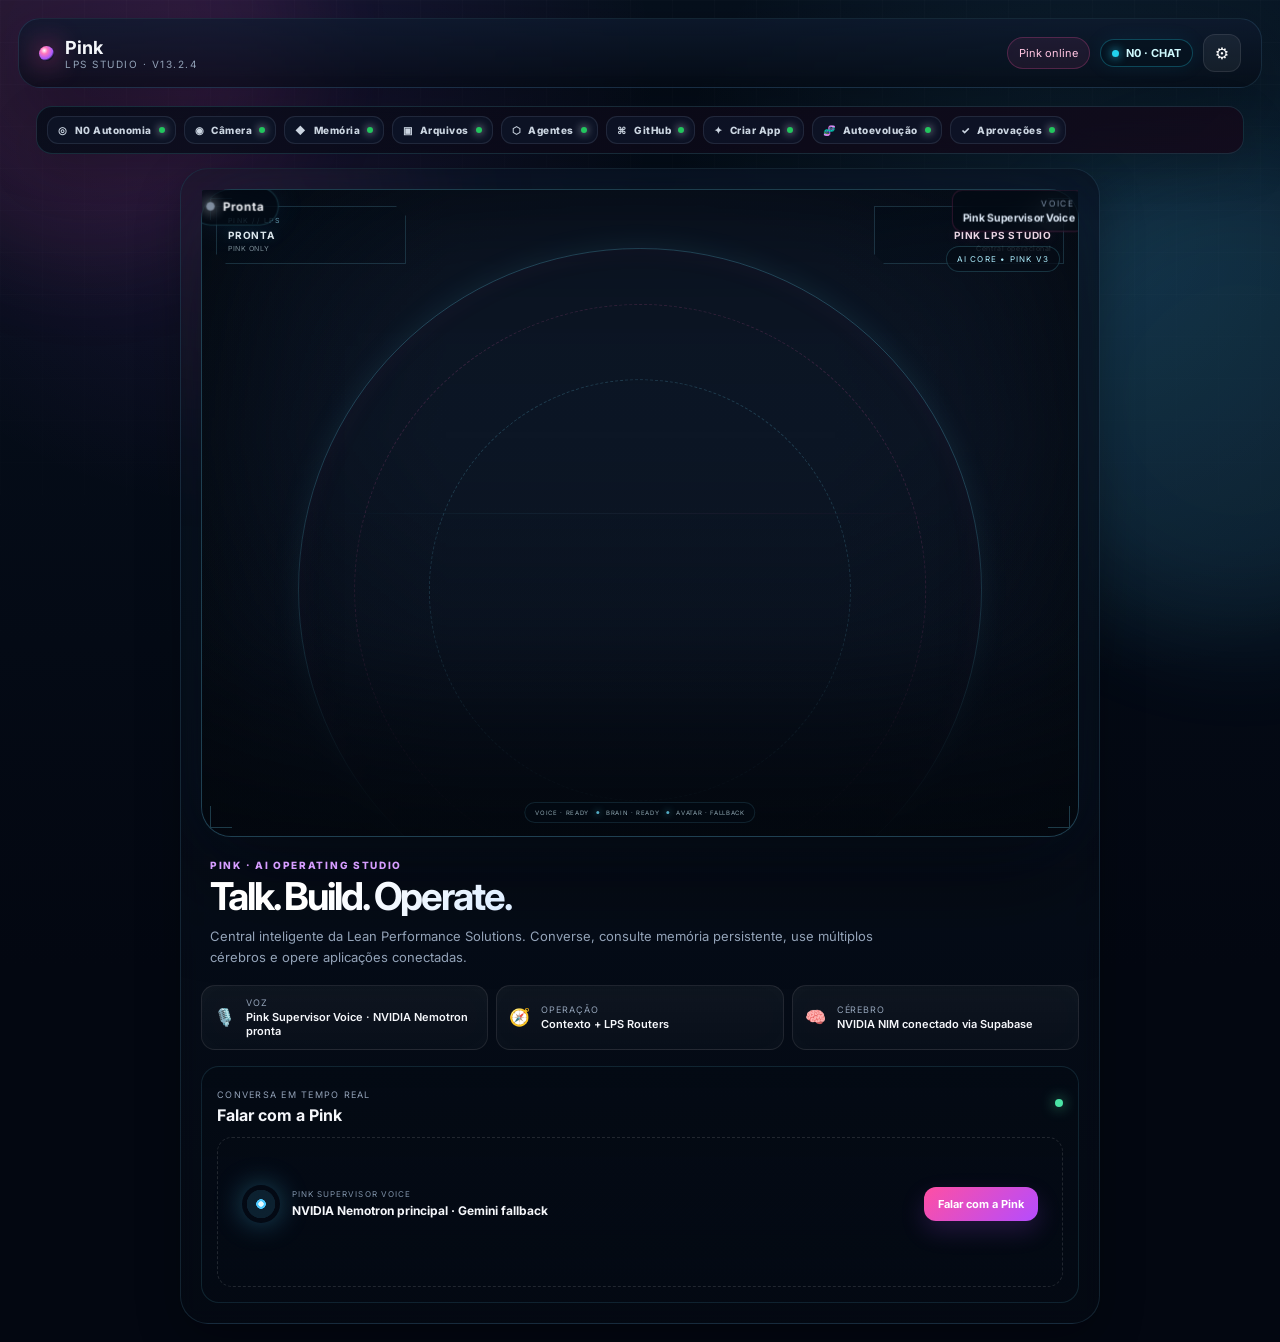
==== commit 29d94441: "feat(voice): load voice library settings" ====
--- a/index.html
+++ b/index.html
@@ -1,4 +1,4 @@
 <!doctype html>
-<html lang="pt-BR"><head><meta charset="utf-8"/><meta name="viewport" content="width=device-width,initial-scale=1,viewport-fit=cover"/><meta name="theme-color" content="#050b14"/><title>Pink LPS Studio · V13.2.4</title><link rel="manifest" href="manifest.webmanifest"/><link rel="preconnect" href="https://fonts.googleapis.com"/><link rel="preconnect" href="https://fonts.gstatic.com" crossorigin/><link href="https://fonts.googleapis.com/css2?family=Inter:wght@400;500;600;700;800&display=swap" rel="stylesheet"/><link rel="stylesheet" href="styles.css"/><link rel="stylesheet" href="ui/pink-command-center.css?v=13.0.0"/><link rel="stylesheet" href="visual/pink-3d-presence.css?v=3.1.1"/><link rel="stylesheet" href="visual/pink-avatar-controller.css?v=3.3.2"/><link rel="stylesheet" href="visual/pink-avatar-model-adapter.css?v=3.4.0"/><link rel="stylesheet" href="visual/pink-holographic-ui.css?v=3.4.3"/><link rel="stylesheet" href="visual/pink-orb-console.css?v=1.2.0"/><link rel="stylesheet" href="visual/pink-performance.css?v=3.5.0"/><script type="importmap">{"imports":{"three":"https://cdn.jsdelivr.net/npm/three@0.180.0/build/three.module.js","three/addons/":"https://cdn.jsdelivr.net/npm/three@0.180.0/examples/jsm/","@pixiv/three-vrm":"https://cdn.jsdelivr.net/npm/@pixiv/three-vrm@3.5.5/lib/three-vrm.module.min.js"}}</script></head>
+<html lang="pt-BR"><head><meta charset="utf-8"/><meta name="viewport" content="width=device-width,initial-scale=1,viewport-fit=cover"/><meta name="theme-color" content="#050b14"/><title>Pink LPS Studio · V13.2.4</title><link rel="manifest" href="manifest.webmanifest"/><link rel="preconnect" href="https://fonts.googleapis.com"/><link rel="preconnect" href="https://fonts.gstatic.com" crossorigin/><link href="https://fonts.googleapis.com/css2?family=Inter:wght@400;500;600;700;800&display=swap" rel="stylesheet"/><link rel="stylesheet" href="styles.css"/><link rel="stylesheet" href="ui/pink-command-center.css?v=13.0.0"/><link rel="stylesheet" href="visual/pink-3d-presence.css?v=3.1.1"/><link rel="stylesheet" href="visual/pink-avatar-controller.css?v=3.3.2"/><link rel="stylesheet" href="visual/pink-avatar-model-adapter.css?v=3.4.0"/><link rel="stylesheet" href="visual/pink-holographic-ui.css?v=3.4.3"/><link rel="stylesheet" href="visual/pink-orb-console.css?v=1.2.0"/><link rel="stylesheet" href="visual/pink-performance.css?v=3.5.0"/><link rel="stylesheet" href="voice/pink-voice-settings.css?v=1.0.0"/><script type="importmap">{"imports":{"three":"https://cdn.jsdelivr.net/npm/three@0.180.0/build/three.module.js","three/addons/":"https://cdn.jsdelivr.net/npm/three@0.180.0/examples/jsm/","@pixiv/three-vrm":"https://cdn.jsdelivr.net/npm/@pixiv/three-vrm@3.5.5/lib/three-vrm.module.min.js"}}</script></head>
 <body class="v3"><canvas id="fxCanvas" aria-hidden="true"></canvas><div class="ambient ambient-a"></div><div class="ambient ambient-b"></div><div class="app-shell"><header class="topbar glass"><div class="brand"><span class="brand-dot"></span><div><strong>Pink</strong><small>LPS Studio · V13.2.4</small></div></div><div class="top-actions"><span id="systemBadge" class="badge">Pink online</span><button id="settingsBtn" class="icon-btn" aria-label="Configurações">⚙️</button></div></header><main class="workspace"><aside class="assistant-panel glass"><div id="pinkStage" class="pink-stage" data-state="idle" aria-live="polite"><img src="pink-avatar-reference.webp" alt="" aria-hidden="true" class="portrait"/><span class="stage-vignette"></span><span class="scanline"></span><span class="eyelid eyelid-left"></span><span class="eyelid eyelid-right"></span><span class="lip-sync"></span><span id="voicePulse" class="voice-pulse" aria-hidden="true"></span><div class="state-pill"><i></i><span id="avatarStateText">Pronta</span></div><div class="voice-signature"><span>VOICE</span><strong>Pink Supervisor Voice</strong></div></div><div class="assistant-copy"><p class="eyebrow">PINK · AI OPERATING STUDIO</p><h1>Talk. Build. Operate.</h1><p class="lede">Central inteligente da Lean Performance Solutions. Converse, consulte memória persistente, use múltiplos cérebros e opere aplicações conectadas.</p></div><div class="status-grid"><div class="status-card"><span class="status-icon">🎙️</span><div><small>Voz</small><strong id="voiceStatus">Pink Neural Voice · pronta</strong></div></div><div class="status-card"><span class="status-icon">🧭</span><div><small>Operação</small><strong>Contexto + LPS Routers</strong></div></div><div class="status-card"><span class="status-icon">🧠</span><div><small>Cérebro</small><strong id="nvidiaStatus">NVIDIA Nemotron · Gemini fallback</strong></div></div></div><section class="voice-box"><div class="section-title"><div><small>CONVERSA EM TEMPO REAL</small><h2>Falar com a Pink</h2></div><span class="live-dot"></span></div><div id="voiceWidgetMount" class="widget-mount"><div class="empty-state"><div class="mic-orb">🎙️</div><strong>Pink Supervisor Voice</strong><p>Memória persistente + Pink Brain + voz neural Gemini Aoede.</p><button class="primary-btn" disabled>Carregando Pink…</button></div></div></section></aside><section class="studio-panel"><div class="studio-header glass"><div><p class="eyebrow">LIVE ORCHESTRATION</p><h2>Pink em execução</h2></div><div class="studio-actions"><button id="clearBtn" class="secondary-btn">Limpar</button><button id="demoBtn" class="primary-btn">Testar animação</button></div></div><div class="agent-strip glass"><div class="agent-node active" data-node="listen"><i></i><span>OUVIR</span></div><b>→</b><div class="agent-node" data-node="think"><i></i><span>PENSAR</span></div><b>→</b><div class="agent-node" data-node="speak"><i></i><span>FALAR</span></div><b>→</b><div class="agent-node" data-node="act"><i></i><span>EXECUTAR</span></div></div><section class="command-console glass"><div class="section-title"><div><small>HISTÓRICO</small><h2>Conversa da sessão</h2></div><span class="badge subtle">Speaker → Memory → NVIDIA → Gemini</span></div><div id="timeline" class="timeline"><div class="timeline-item assistant"><div class="avatar-mini">P</div><div class="bubble"><strong>Pink</strong><p>Estou pronta, Ricardo. Neste dispositivo vou assumir você como administrador, a menos que alguém se apresente como outra pessoa.</p><time>agora</time></div></div></div><div class="quick-commands"><button data-command="Pink, abre o Painel de Bordo do BECCS.">Abrir BECCS</button><button data-command="Pink, quem é você e como funciona sua memória?">Testar cérebro</button><button data-command="Pink, quanto eu vendi hoje na Praia & Movimento?">Vendas de hoje</button><button data-command="Pink, outra pessoa vai falar.">Trocar pessoa</button></div></section><section class="preview-card glass"><div class="preview-toolbar"><div class="traffic"><i></i><i></i><i></i></div><div id="previewAddress" class="address-bar">preview.pink.local</div><button id="expandPreviewBtn" class="icon-btn">⛶</button></div><div id="previewArea" class="preview-area"><div class="preview-empty"><div class="preview-orb"><span></span><span></span><span></span></div><h3 id="previewTitle">Pink V13.2.4 · Structured Orb Studio</h3><p id="previewText">Uma barra de status, uma esfera, um waveform e um campo de comando — sem camadas competindo pelo mesmo espaço.</p><div class="flow"><span>🎙️ Ricardo</span><b>→</b><span>🧠 Memória</span><b>→</b><span>⚡ NVIDIA</span><b>→</b><span>🔊 Pink</span></div></div></div></section></section></main></div><div id="wakeGate" class="wake-gate" hidden><div class="wake-card glass"><div class="wake-orb"><span></span><span></span><span></span><b>✦</b></div><p class="eyebrow">PINK · VOICE ONLINE</p><h2 id="wakeTitle">Falar com a Pink</h2><p id="wakeText">Toque para liberar o microfone e conversar.</p><button id="wakePinkBtn" type="button" class="primary-btn wake-btn">Acordar a Pink</button><button id="wakeSettingsBtn" type="button" class="wake-link">Detalhes</button></div></div><dialog id="settingsDialog" class="settings-dialog"><form method="dialog" class="settings-card"><div class="settings-head"><div><small>CONFIGURAÇÃO</small><h2>Integrações da Pink</h2></div><button value="cancel" class="icon-btn">✕</button></div><p><strong>NVIDIA Nemotron</strong> é o cérebro principal de resposta. A memória persistente passa pelo backend Supabase da Pink e associa pessoas e relações ao administrador Ricardo.</p><label>Administrador<input type="text" value="Ricardo · dispositivo confiável" readonly/></label><label>Supervisor<input type="text" value="NVIDIA · Nemotron 3 Super 120B" readonly/></label><label>Memória<input type="text" value="Pink Memory Cloud · Supabase Edge" readonly/></label><label>Fallback<input type="text" value="Gemini Reasoning" readonly/></label><button id="testNvidiaBtn" type="button" class="secondary-btn">Testar NVIDIA</button><div class="dialog-actions"><button value="cancel" type="submit" class="primary-btn">Fechar</button></div></form></dialog>
-<script src="pink-public-config.js?v=12.5.3"></script><script src="governance/pink-autonomy-modal-hotfix.js?v=1.0.0"></script><script src="foundation/pink-foundation.js?v=0.2.0"></script><script src="foundation/pink-confirm-gate.js?v=1"></script><script src="foundation/pink-undo-stack.js?v=1"></script><script src="pink-evolution.js?v=12.1"></script><script src="pink-nvidia.js?v=12.1"></script><script src="pink-core.js?v=12.1"></script><script src="core/pink-operating-core.js?v=1.0.0"></script><script src="memory/pink-memory-core.js?v=4.1.0"></script><script type="module" src="memory/pink-memory-supabase.mjs?v=5.0.0"></script><script src="memory/pink-memory-bridge.js?v=5.0.0"></script><script src="memory/pink-speaker-identity.js?v=1.1.0"></script><script src="pink-panel-router.js?v=12.1"></script><script src="pink-store-router.js?v=12.1"></script><script src="visual/pink-performance.js?v=3.5.0"></script><script src="visual/pink-avatar-controller.js?v=3.3.2"></script><script type="module" src="visual/pink-avatar-model-adapter.mjs?v=3.4.0"></script><script type="module" src="visual/pink-avatar-performance-bridge.mjs?v=3.5.1"></script><script src="visual/pink-avatar-registry.js?v=3.3.3"></script><script src="visual/pink-voice-reactive.js?v=3.3.2"></script><script src="visual/pink-holographic-ui.js?v=3.4.2"></script><script type="module" src="visual/pink-3d-presence.js?v=3.5.0"></script><script src="visual/pink-runtime-health.js?v=3.5.1"></script><script src="voice/pink-neural-tts.js?v=1.0.0"></script><script src="runtime/pink-supervisor-voice.js?v=3.2.0"></script><script type="module" src="visual/pink-orb-console.mjs?v=1.2.0"></script><script src="ui/pink-command-center.js?v=13.0.0"></script></body></html>+<script src="pink-public-config.js?v=12.5.3"></script><script src="governance/pink-autonomy-modal-hotfix.js?v=1.0.0"></script><script src="foundation/pink-foundation.js?v=0.2.0"></script><script src="foundation/pink-confirm-gate.js?v=1"></script><script src="foundation/pink-undo-stack.js?v=1"></script><script src="pink-evolution.js?v=12.1"></script><script src="pink-nvidia.js?v=12.1"></script><script src="pink-core.js?v=12.1"></script><script src="core/pink-operating-core.js?v=1.0.0"></script><script src="memory/pink-memory-core.js?v=4.1.0"></script><script type="module" src="memory/pink-memory-supabase.mjs?v=5.0.0"></script><script src="memory/pink-memory-bridge.js?v=5.0.0"></script><script src="memory/pink-speaker-identity.js?v=1.1.0"></script><script src="pink-panel-router.js?v=12.1"></script><script src="pink-store-router.js?v=12.1"></script><script src="visual/pink-performance.js?v=3.5.0"></script><script src="visual/pink-avatar-controller.js?v=3.3.2"></script><script type="module" src="visual/pink-avatar-model-adapter.mjs?v=3.4.0"></script><script type="module" src="visual/pink-avatar-performance-bridge.mjs?v=3.5.1"></script><script src="visual/pink-avatar-registry.js?v=3.3.3"></script><script src="visual/pink-voice-reactive.js?v=3.3.2"></script><script src="visual/pink-holographic-ui.js?v=3.4.2"></script><script type="module" src="visual/pink-3d-presence.js?v=3.5.0"></script><script src="visual/pink-runtime-health.js?v=3.5.1"></script><script src="voice/pink-voice-catalog.js?v=1.0.0"></script><script src="voice/pink-neural-tts.js?v=1.1.0"></script><script src="runtime/pink-supervisor-voice.js?v=3.2.0"></script><script src="voice/pink-voice-settings.js?v=1.0.0"></script><script type="module" src="visual/pink-orb-console.mjs?v=1.2.0"></script><script src="ui/pink-command-center.js?v=13.0.0"></script></body></html>
--- a/voice/pink-voice-settings.css
+++ b/voice/pink-voice-settings.css
@@ -0,0 +1 @@
+.pink-voice-library{margin-top:14px;padding:14px;border:1px solid rgba(115,223,248,.14);border-radius:14px;background:rgba(255,255,255,.025)}.pink-voice-head{display:flex;justify-content:space-between;gap:10px;align-items:flex-start}.pink-voice-head small{font-size:10px;letter-spacing:.14em;color:#79dff8}.pink-voice-head h3{margin:3px 0 4px;font-size:16px}.pink-voice-head p,.pink-voice-note{margin:0;color:#8aa2ad;font-size:11px}.pink-voice-chip{white-space:nowrap;border:1px solid rgba(103,232,249,.18);border-radius:999px;padding:6px 8px;font-size:10px;color:#b7efff;background:rgba(3,15,31,.7)}.pink-voice-toolbar{display:grid;grid-template-columns:1fr 160px;gap:8px;margin:12px 0}.pink-voice-toolbar input,.pink-voice-toolbar select{width:100%;border:1px solid rgba(255,255,255,.1);border-radius:10px;background:#07111f;color:#eaf9ff;padding:9px 10px}.pink-voice-grid{display:grid;grid-template-columns:repeat(3,minmax(0,1fr));gap:7px;max-height:285px;overflow:auto;padding-right:2px}.pink-voice-card{min-width:0;text-align:left;border:1px solid rgba(255,255,255,.08);border-radius:11px;background:rgba(255,255,255,.03);color:#eaf9ff;padding:9px;cursor:pointer}.pink-voice-card:hover,.pink-voice-card[aria-pressed="true"]{border-color:rgba(236,72,153,.5);box-shadow:0 0 18px rgba(236,72,153,.09)}.pink-voice-card strong{display:block;font-size:11px}.pink-voice-card span{display:block;margin-top:3px;color:#8ee6ff;font-size:9px}.pink-voice-card small{display:block;margin-top:2px;color:#6e8793;font-size:8px}.pink-voice-actions{display:flex;gap:8px;margin-top:10px}.pink-voice-note{margin-top:8px}@media(max-width:700px){.pink-voice-toolbar{grid-template-columns:1fr}.pink-voice-grid{grid-template-columns:repeat(2,minmax(0,1fr));max-height:250px}.pink-voice-head{display:block}.pink-voice-chip{display:inline-block;margin-top:7px}}
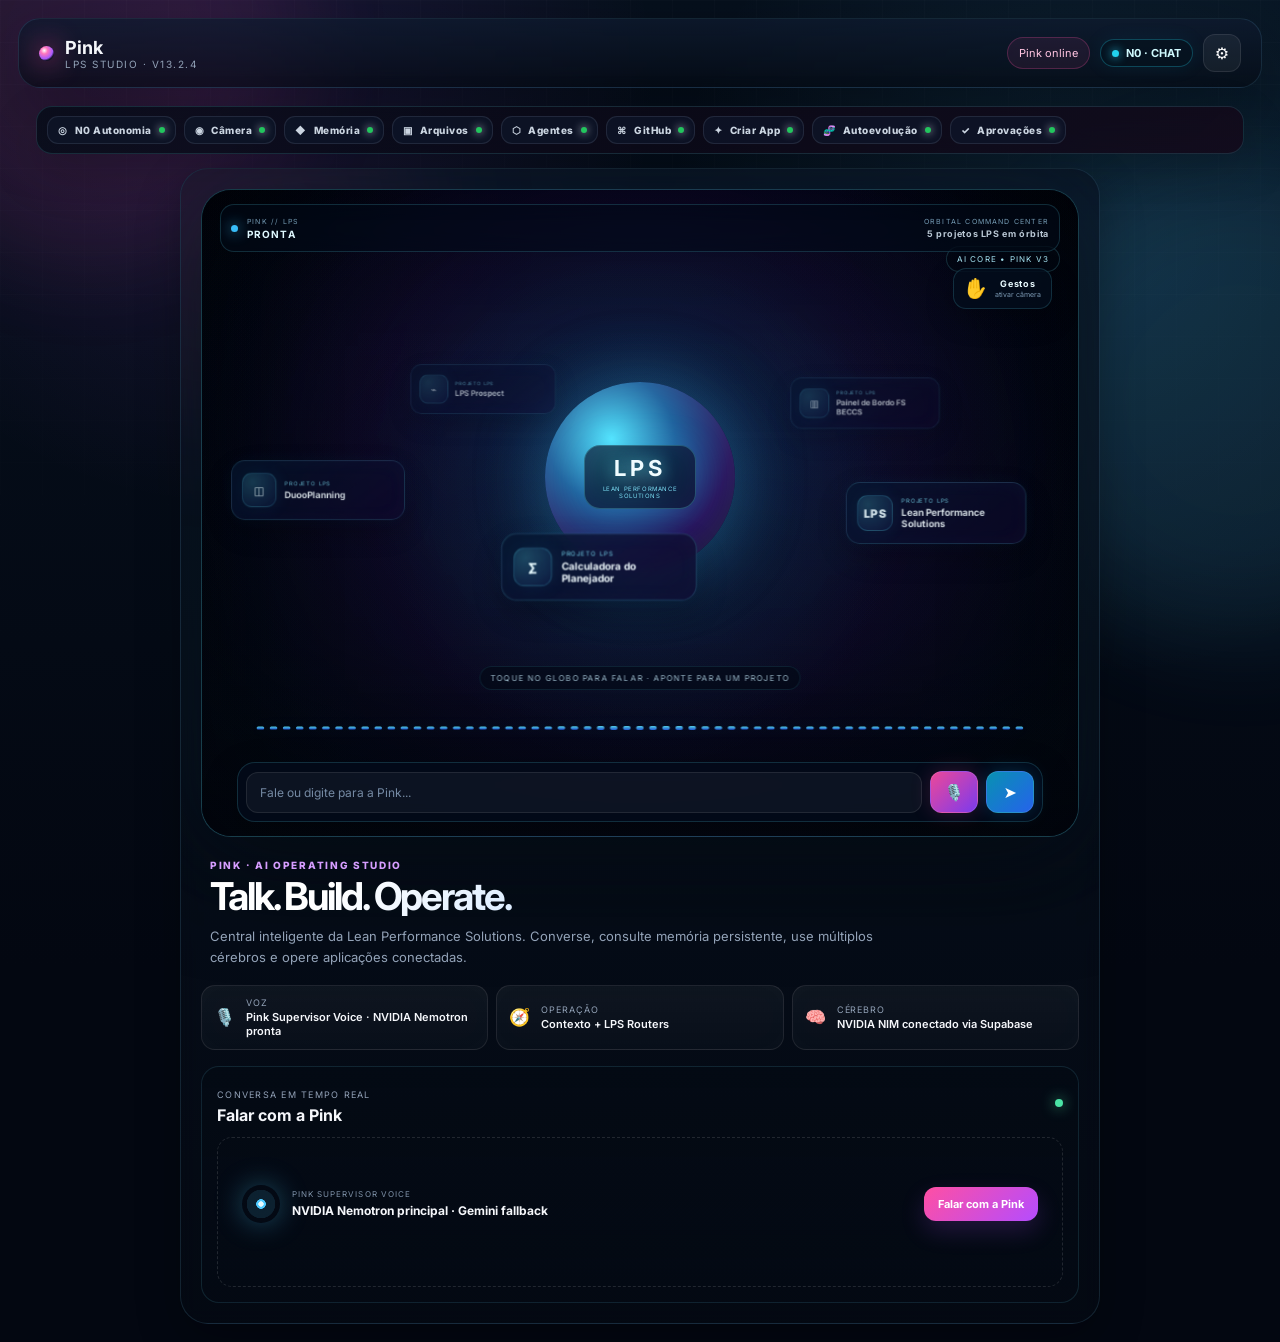
==== commit 9f8f8a90: "security: adicionar bloqueio por domínio e anti-cópia no navegador - pink-domain-lock.js: bloqueia a" ====
--- a/index.html
+++ b/index.html
@@ -1,4 +1,4 @@
 <!doctype html>
 <html lang="pt-BR"><head><meta charset="utf-8"/><meta name="viewport" content="width=device-width,initial-scale=1,viewport-fit=cover"/><meta name="theme-color" content="#050b14"/><title>Pink LPS Studio · V13.2.4</title><link rel="manifest" href="manifest.webmanifest"/><link rel="preconnect" href="https://fonts.googleapis.com"/><link rel="preconnect" href="https://fonts.gstatic.com" crossorigin/><link href="https://fonts.googleapis.com/css2?family=Inter:wght@400;500;600;700;800&display=swap" rel="stylesheet"/><link rel="stylesheet" href="styles.css"/><link rel="stylesheet" href="ui/pink-command-center.css?v=13.0.0"/><link rel="stylesheet" href="visual/pink-3d-presence.css?v=3.1.1"/><link rel="stylesheet" href="visual/pink-avatar-controller.css?v=3.3.2"/><link rel="stylesheet" href="visual/pink-avatar-model-adapter.css?v=3.4.0"/><link rel="stylesheet" href="visual/pink-holographic-ui.css?v=3.4.3"/><link rel="stylesheet" href="visual/pink-orb-console.css?v=1.2.0"/><link rel="stylesheet" href="visual/pink-performance.css?v=3.5.0"/><link rel="stylesheet" href="voice/pink-voice-settings.css?v=1.0.0"/><script type="importmap">{"imports":{"three":"https://cdn.jsdelivr.net/npm/three@0.180.0/build/three.module.js","three/addons/":"https://cdn.jsdelivr.net/npm/three@0.180.0/examples/jsm/","@pixiv/three-vrm":"https://cdn.jsdelivr.net/npm/@pixiv/three-vrm@3.5.5/lib/three-vrm.module.min.js"}}</script></head>
 <body class="v3"><canvas id="fxCanvas" aria-hidden="true"></canvas><div class="ambient ambient-a"></div><div class="ambient ambient-b"></div><div class="app-shell"><header class="topbar glass"><div class="brand"><span class="brand-dot"></span><div><strong>Pink</strong><small>LPS Studio · V13.2.4</small></div></div><div class="top-actions"><span id="systemBadge" class="badge">Pink online</span><button id="settingsBtn" class="icon-btn" aria-label="Configurações">⚙️</button></div></header><main class="workspace"><aside class="assistant-panel glass"><div id="pinkStage" class="pink-stage" data-state="idle" aria-live="polite"><img src="pink-avatar-reference.webp" alt="" aria-hidden="true" class="portrait"/><span class="stage-vignette"></span><span class="scanline"></span><span class="eyelid eyelid-left"></span><span class="eyelid eyelid-right"></span><span class="lip-sync"></span><span id="voicePulse" class="voice-pulse" aria-hidden="true"></span><div class="state-pill"><i></i><span id="avatarStateText">Pronta</span></div><div class="voice-signature"><span>VOICE</span><strong>Pink Supervisor Voice</strong></div></div><div class="assistant-copy"><p class="eyebrow">PINK · AI OPERATING STUDIO</p><h1>Talk. Build. Operate.</h1><p class="lede">Central inteligente da Lean Performance Solutions. Converse, consulte memória persistente, use múltiplos cérebros e opere aplicações conectadas.</p></div><div class="status-grid"><div class="status-card"><span class="status-icon">🎙️</span><div><small>Voz</small><strong id="voiceStatus">Pink Neural Voice · pronta</strong></div></div><div class="status-card"><span class="status-icon">🧭</span><div><small>Operação</small><strong>Contexto + LPS Routers</strong></div></div><div class="status-card"><span class="status-icon">🧠</span><div><small>Cérebro</small><strong id="nvidiaStatus">NVIDIA Nemotron · Gemini fallback</strong></div></div></div><section class="voice-box"><div class="section-title"><div><small>CONVERSA EM TEMPO REAL</small><h2>Falar com a Pink</h2></div><span class="live-dot"></span></div><div id="voiceWidgetMount" class="widget-mount"><div class="empty-state"><div class="mic-orb">🎙️</div><strong>Pink Supervisor Voice</strong><p>Memória persistente + Pink Brain + voz neural Gemini Aoede.</p><button class="primary-btn" disabled>Carregando Pink…</button></div></div></section></aside><section class="studio-panel"><div class="studio-header glass"><div><p class="eyebrow">LIVE ORCHESTRATION</p><h2>Pink em execução</h2></div><div class="studio-actions"><button id="clearBtn" class="secondary-btn">Limpar</button><button id="demoBtn" class="primary-btn">Testar animação</button></div></div><div class="agent-strip glass"><div class="agent-node active" data-node="listen"><i></i><span>OUVIR</span></div><b>→</b><div class="agent-node" data-node="think"><i></i><span>PENSAR</span></div><b>→</b><div class="agent-node" data-node="speak"><i></i><span>FALAR</span></div><b>→</b><div class="agent-node" data-node="act"><i></i><span>EXECUTAR</span></div></div><section class="command-console glass"><div class="section-title"><div><small>HISTÓRICO</small><h2>Conversa da sessão</h2></div><span class="badge subtle">Speaker → Memory → NVIDIA → Gemini</span></div><div id="timeline" class="timeline"><div class="timeline-item assistant"><div class="avatar-mini">P</div><div class="bubble"><strong>Pink</strong><p>Estou pronta, Ricardo. Neste dispositivo vou assumir você como administrador, a menos que alguém se apresente como outra pessoa.</p><time>agora</time></div></div></div><div class="quick-commands"><button data-command="Pink, abre o Painel de Bordo do BECCS.">Abrir BECCS</button><button data-command="Pink, quem é você e como funciona sua memória?">Testar cérebro</button><button data-command="Pink, quanto eu vendi hoje na Praia & Movimento?">Vendas de hoje</button><button data-command="Pink, outra pessoa vai falar.">Trocar pessoa</button></div></section><section class="preview-card glass"><div class="preview-toolbar"><div class="traffic"><i></i><i></i><i></i></div><div id="previewAddress" class="address-bar">preview.pink.local</div><button id="expandPreviewBtn" class="icon-btn">⛶</button></div><div id="previewArea" class="preview-area"><div class="preview-empty"><div class="preview-orb"><span></span><span></span><span></span></div><h3 id="previewTitle">Pink V13.2.4 · Structured Orb Studio</h3><p id="previewText">Uma barra de status, uma esfera, um waveform e um campo de comando — sem camadas competindo pelo mesmo espaço.</p><div class="flow"><span>🎙️ Ricardo</span><b>→</b><span>🧠 Memória</span><b>→</b><span>⚡ NVIDIA</span><b>→</b><span>🔊 Pink</span></div></div></div></section></section></main></div><div id="wakeGate" class="wake-gate" hidden><div class="wake-card glass"><div class="wake-orb"><span></span><span></span><span></span><b>✦</b></div><p class="eyebrow">PINK · VOICE ONLINE</p><h2 id="wakeTitle">Falar com a Pink</h2><p id="wakeText">Toque para liberar o microfone e conversar.</p><button id="wakePinkBtn" type="button" class="primary-btn wake-btn">Acordar a Pink</button><button id="wakeSettingsBtn" type="button" class="wake-link">Detalhes</button></div></div><dialog id="settingsDialog" class="settings-dialog"><form method="dialog" class="settings-card"><div class="settings-head"><div><small>CONFIGURAÇÃO</small><h2>Integrações da Pink</h2></div><button value="cancel" class="icon-btn">✕</button></div><p><strong>NVIDIA Nemotron</strong> é o cérebro principal de resposta. A memória persistente passa pelo backend Supabase da Pink e associa pessoas e relações ao administrador Ricardo.</p><label>Administrador<input type="text" value="Ricardo · dispositivo confiável" readonly/></label><label>Supervisor<input type="text" value="NVIDIA · Nemotron 3 Super 120B" readonly/></label><label>Memória<input type="text" value="Pink Memory Cloud · Supabase Edge" readonly/></label><label>Fallback<input type="text" value="Gemini Reasoning" readonly/></label><button id="testNvidiaBtn" type="button" class="secondary-btn">Testar NVIDIA</button><div class="dialog-actions"><button value="cancel" type="submit" class="primary-btn">Fechar</button></div></form></dialog>
-<script src="pink-public-config.js?v=12.5.3"></script><script src="governance/pink-autonomy-modal-hotfix.js?v=1.0.0"></script><script src="foundation/pink-foundation.js?v=0.2.0"></script><script src="foundation/pink-confirm-gate.js?v=1"></script><script src="foundation/pink-undo-stack.js?v=1"></script><script src="pink-evolution.js?v=12.1"></script><script src="pink-nvidia.js?v=12.1"></script><script src="pink-core.js?v=12.1"></script><script src="core/pink-operating-core.js?v=1.0.0"></script><script src="memory/pink-memory-core.js?v=4.1.0"></script><script type="module" src="memory/pink-memory-supabase.mjs?v=5.0.0"></script><script src="memory/pink-memory-bridge.js?v=5.0.0"></script><script src="memory/pink-speaker-identity.js?v=1.1.0"></script><script src="pink-panel-router.js?v=12.1"></script><script src="pink-store-router.js?v=12.1"></script><script src="visual/pink-performance.js?v=3.5.0"></script><script src="visual/pink-avatar-controller.js?v=3.3.2"></script><script type="module" src="visual/pink-avatar-model-adapter.mjs?v=3.4.0"></script><script type="module" src="visual/pink-avatar-performance-bridge.mjs?v=3.5.1"></script><script src="visual/pink-avatar-registry.js?v=3.3.3"></script><script src="visual/pink-voice-reactive.js?v=3.3.2"></script><script src="visual/pink-holographic-ui.js?v=3.4.2"></script><script type="module" src="visual/pink-3d-presence.js?v=3.5.0"></script><script src="visual/pink-runtime-health.js?v=3.5.1"></script><script src="voice/pink-voice-catalog.js?v=1.0.0"></script><script src="voice/pink-neural-tts.js?v=1.1.0"></script><script src="runtime/pink-supervisor-voice.js?v=3.2.0"></script><script src="voice/pink-voice-settings.js?v=1.0.0"></script><script type="module" src="visual/pink-orb-console.mjs?v=1.2.0"></script><script src="ui/pink-command-center.js?v=13.0.0"></script></body></html>+<script src="pink-domain-lock.js?v=1.0.0"></script><script src="pink-anti-copy.js?v=1.0.0"></script><script src="pink-public-config.js?v=12.5.3"></script><script src="governance/pink-autonomy-modal-hotfix.js?v=1.0.0"></script><script src="foundation/pink-foundation.js?v=0.2.0"></script><script src="foundation/pink-confirm-gate.js?v=1"></script><script src="foundation/pink-undo-stack.js?v=1"></script><script src="pink-evolution.js?v=12.1"></script><script src="pink-nvidia.js?v=12.1"></script><script src="pink-core.js?v=12.1"></script><script src="core/pink-operating-core.js?v=1.0.0"></script><script src="memory/pink-memory-core.js?v=4.1.0"></script><script type="module" src="memory/pink-memory-supabase.mjs?v=5.0.0"></script><script src="memory/pink-memory-bridge.js?v=5.0.0"></script><script src="memory/pink-speaker-identity.js?v=1.1.0"></script><script src="pink-panel-router.js?v=12.1"></script><script src="pink-store-router.js?v=12.1"></script><script src="visual/pink-performance.js?v=3.5.0"></script><script src="visual/pink-avatar-controller.js?v=3.3.2"></script><script type="module" src="visual/pink-avatar-model-adapter.mjs?v=3.4.0"></script><script type="module" src="visual/pink-avatar-performance-bridge.mjs?v=3.5.1"></script><script src="visual/pink-avatar-registry.js?v=3.3.3"></script><script src="visual/pink-voice-reactive.js?v=3.3.2"></script><script src="visual/pink-holographic-ui.js?v=3.4.2"></script><script type="module" src="visual/pink-3d-presence.js?v=3.5.0"></script><script src="visual/pink-runtime-health.js?v=3.5.1"></script><script src="voice/pink-voice-catalog.js?v=1.0.0"></script><script src="voice/pink-neural-tts.js?v=1.1.0"></script><script src="runtime/pink-supervisor-voice.js?v=3.2.0"></script><script src="voice/pink-voice-settings.js?v=1.0.0"></script><script type="module" src="visual/pink-orb-console.mjs?v=1.2.0"></script><script src="ui/pink-command-center.js?v=13.0.0"></script></body></html>
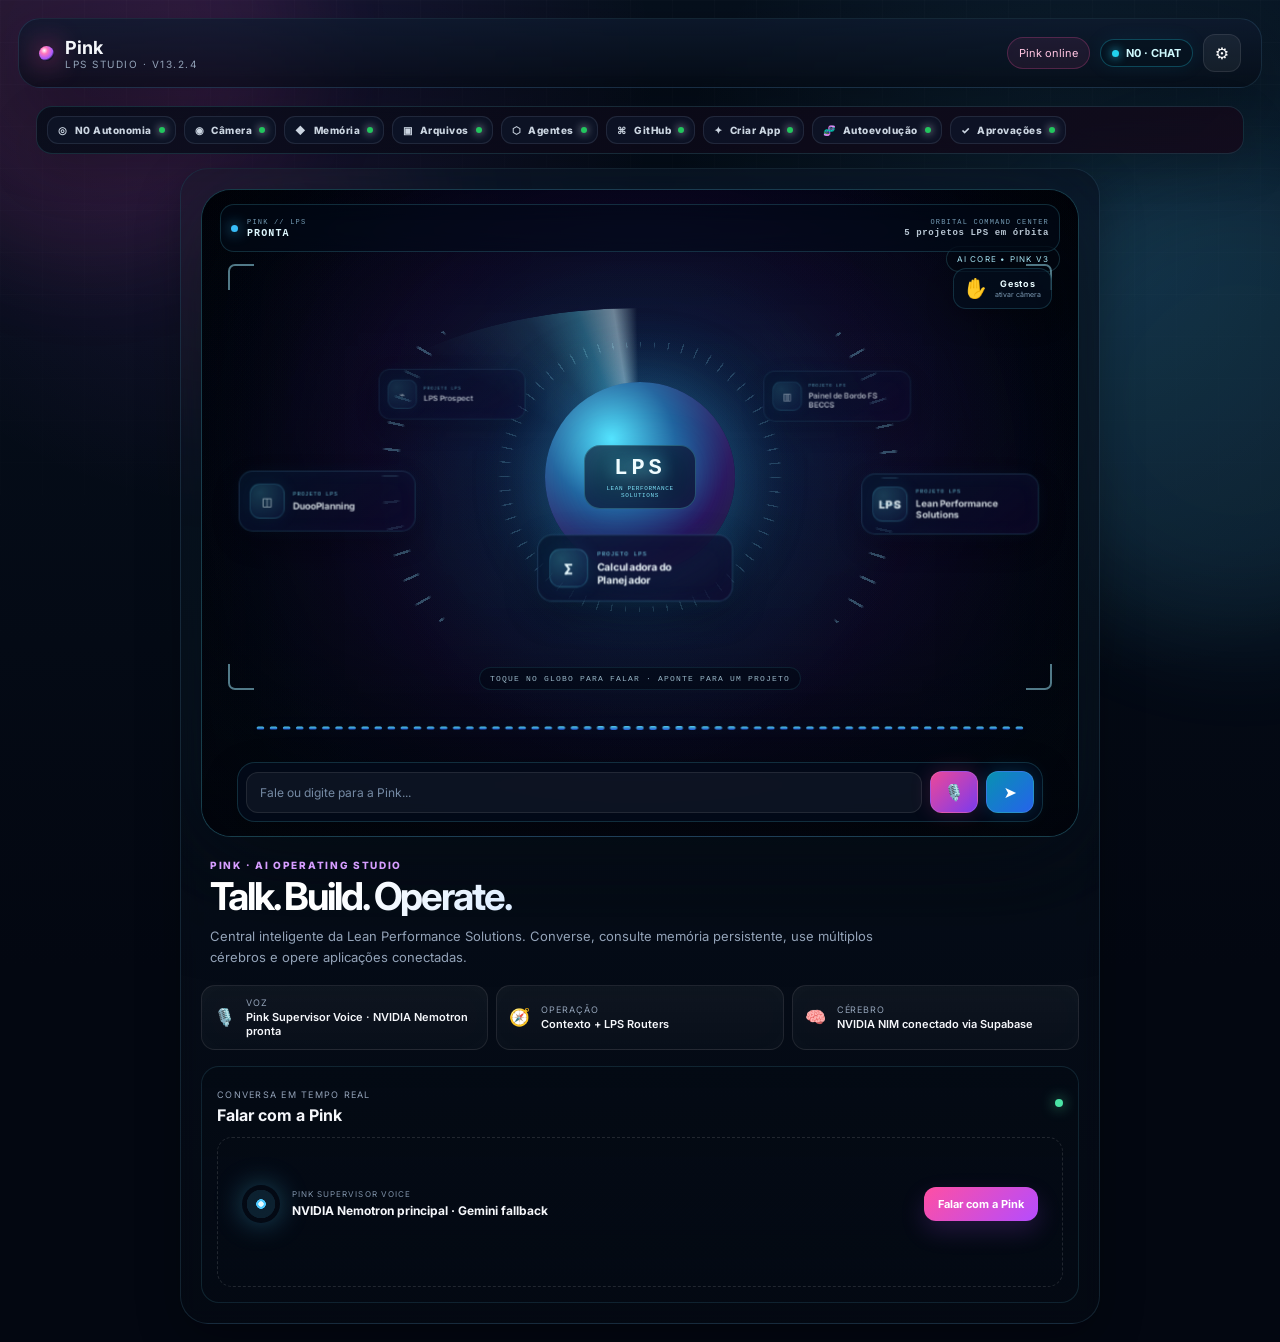
==== commit 099c2c6e: "feat(orb): give the orbital console a Jarvis-style holographic HUD Bumps the orb console to 1.3.0 an" ====
--- a/index.html
+++ b/index.html
@@ -1,4 +1,4 @@
 <!doctype html>
-<html lang="pt-BR"><head><meta charset="utf-8"/><meta name="viewport" content="width=device-width,initial-scale=1,viewport-fit=cover"/><meta name="theme-color" content="#050b14"/><title>Pink LPS Studio · V13.2.4</title><link rel="manifest" href="manifest.webmanifest"/><link rel="preconnect" href="https://fonts.googleapis.com"/><link rel="preconnect" href="https://fonts.gstatic.com" crossorigin/><link href="https://fonts.googleapis.com/css2?family=Inter:wght@400;500;600;700;800&display=swap" rel="stylesheet"/><link rel="stylesheet" href="styles.css"/><link rel="stylesheet" href="ui/pink-command-center.css?v=13.0.0"/><link rel="stylesheet" href="visual/pink-3d-presence.css?v=3.1.1"/><link rel="stylesheet" href="visual/pink-avatar-controller.css?v=3.3.2"/><link rel="stylesheet" href="visual/pink-avatar-model-adapter.css?v=3.4.0"/><link rel="stylesheet" href="visual/pink-holographic-ui.css?v=3.4.3"/><link rel="stylesheet" href="visual/pink-orb-console.css?v=1.2.0"/><link rel="stylesheet" href="visual/pink-performance.css?v=3.5.0"/><link rel="stylesheet" href="voice/pink-voice-settings.css?v=1.0.0"/><script type="importmap">{"imports":{"three":"https://cdn.jsdelivr.net/npm/three@0.180.0/build/three.module.js","three/addons/":"https://cdn.jsdelivr.net/npm/three@0.180.0/examples/jsm/","@pixiv/three-vrm":"https://cdn.jsdelivr.net/npm/@pixiv/three-vrm@3.5.5/lib/three-vrm.module.min.js"}}</script></head>
+<html lang="pt-BR"><head><meta charset="utf-8"/><meta name="viewport" content="width=device-width,initial-scale=1,viewport-fit=cover"/><meta name="theme-color" content="#050b14"/><title>Pink LPS Studio · V13.2.4</title><link rel="manifest" href="manifest.webmanifest"/><link rel="preconnect" href="https://fonts.googleapis.com"/><link rel="preconnect" href="https://fonts.gstatic.com" crossorigin/><link href="https://fonts.googleapis.com/css2?family=Inter:wght@400;500;600;700;800&display=swap" rel="stylesheet"/><link rel="stylesheet" href="styles.css"/><link rel="stylesheet" href="ui/pink-command-center.css?v=13.0.0"/><link rel="stylesheet" href="visual/pink-3d-presence.css?v=3.1.1"/><link rel="stylesheet" href="visual/pink-avatar-controller.css?v=3.3.2"/><link rel="stylesheet" href="visual/pink-avatar-model-adapter.css?v=3.4.0"/><link rel="stylesheet" href="visual/pink-holographic-ui.css?v=3.4.3"/><link rel="stylesheet" href="visual/pink-orb-console.css?v=1.3.0"/><link rel="stylesheet" href="visual/pink-performance.css?v=3.5.0"/><link rel="stylesheet" href="voice/pink-voice-settings.css?v=1.0.0"/><script type="importmap">{"imports":{"three":"https://cdn.jsdelivr.net/npm/three@0.180.0/build/three.module.js","three/addons/":"https://cdn.jsdelivr.net/npm/three@0.180.0/examples/jsm/","@pixiv/three-vrm":"https://cdn.jsdelivr.net/npm/@pixiv/three-vrm@3.5.5/lib/three-vrm.module.min.js"}}</script></head>
 <body class="v3"><canvas id="fxCanvas" aria-hidden="true"></canvas><div class="ambient ambient-a"></div><div class="ambient ambient-b"></div><div class="app-shell"><header class="topbar glass"><div class="brand"><span class="brand-dot"></span><div><strong>Pink</strong><small>LPS Studio · V13.2.4</small></div></div><div class="top-actions"><span id="systemBadge" class="badge">Pink online</span><button id="settingsBtn" class="icon-btn" aria-label="Configurações">⚙️</button></div></header><main class="workspace"><aside class="assistant-panel glass"><div id="pinkStage" class="pink-stage" data-state="idle" aria-live="polite"><img src="pink-avatar-reference.webp" alt="" aria-hidden="true" class="portrait"/><span class="stage-vignette"></span><span class="scanline"></span><span class="eyelid eyelid-left"></span><span class="eyelid eyelid-right"></span><span class="lip-sync"></span><span id="voicePulse" class="voice-pulse" aria-hidden="true"></span><div class="state-pill"><i></i><span id="avatarStateText">Pronta</span></div><div class="voice-signature"><span>VOICE</span><strong>Pink Supervisor Voice</strong></div></div><div class="assistant-copy"><p class="eyebrow">PINK · AI OPERATING STUDIO</p><h1>Talk. Build. Operate.</h1><p class="lede">Central inteligente da Lean Performance Solutions. Converse, consulte memória persistente, use múltiplos cérebros e opere aplicações conectadas.</p></div><div class="status-grid"><div class="status-card"><span class="status-icon">🎙️</span><div><small>Voz</small><strong id="voiceStatus">Pink Neural Voice · pronta</strong></div></div><div class="status-card"><span class="status-icon">🧭</span><div><small>Operação</small><strong>Contexto + LPS Routers</strong></div></div><div class="status-card"><span class="status-icon">🧠</span><div><small>Cérebro</small><strong id="nvidiaStatus">NVIDIA Nemotron · Gemini fallback</strong></div></div></div><section class="voice-box"><div class="section-title"><div><small>CONVERSA EM TEMPO REAL</small><h2>Falar com a Pink</h2></div><span class="live-dot"></span></div><div id="voiceWidgetMount" class="widget-mount"><div class="empty-state"><div class="mic-orb">🎙️</div><strong>Pink Supervisor Voice</strong><p>Memória persistente + Pink Brain + voz neural Gemini Aoede.</p><button class="primary-btn" disabled>Carregando Pink…</button></div></div></section></aside><section class="studio-panel"><div class="studio-header glass"><div><p class="eyebrow">LIVE ORCHESTRATION</p><h2>Pink em execução</h2></div><div class="studio-actions"><button id="clearBtn" class="secondary-btn">Limpar</button><button id="demoBtn" class="primary-btn">Testar animação</button></div></div><div class="agent-strip glass"><div class="agent-node active" data-node="listen"><i></i><span>OUVIR</span></div><b>→</b><div class="agent-node" data-node="think"><i></i><span>PENSAR</span></div><b>→</b><div class="agent-node" data-node="speak"><i></i><span>FALAR</span></div><b>→</b><div class="agent-node" data-node="act"><i></i><span>EXECUTAR</span></div></div><section class="command-console glass"><div class="section-title"><div><small>HISTÓRICO</small><h2>Conversa da sessão</h2></div><span class="badge subtle">Speaker → Memory → NVIDIA → Gemini</span></div><div id="timeline" class="timeline"><div class="timeline-item assistant"><div class="avatar-mini">P</div><div class="bubble"><strong>Pink</strong><p>Estou pronta, Ricardo. Neste dispositivo vou assumir você como administrador, a menos que alguém se apresente como outra pessoa.</p><time>agora</time></div></div></div><div class="quick-commands"><button data-command="Pink, abre o Painel de Bordo do BECCS.">Abrir BECCS</button><button data-command="Pink, quem é você e como funciona sua memória?">Testar cérebro</button><button data-command="Pink, quanto eu vendi hoje na Praia & Movimento?">Vendas de hoje</button><button data-command="Pink, outra pessoa vai falar.">Trocar pessoa</button></div></section><section class="preview-card glass"><div class="preview-toolbar"><div class="traffic"><i></i><i></i><i></i></div><div id="previewAddress" class="address-bar">preview.pink.local</div><button id="expandPreviewBtn" class="icon-btn">⛶</button></div><div id="previewArea" class="preview-area"><div class="preview-empty"><div class="preview-orb"><span></span><span></span><span></span></div><h3 id="previewTitle">Pink V13.2.4 · Structured Orb Studio</h3><p id="previewText">Uma barra de status, uma esfera, um waveform e um campo de comando — sem camadas competindo pelo mesmo espaço.</p><div class="flow"><span>🎙️ Ricardo</span><b>→</b><span>🧠 Memória</span><b>→</b><span>⚡ NVIDIA</span><b>→</b><span>🔊 Pink</span></div></div></div></section></section></main></div><div id="wakeGate" class="wake-gate" hidden><div class="wake-card glass"><div class="wake-orb"><span></span><span></span><span></span><b>✦</b></div><p class="eyebrow">PINK · VOICE ONLINE</p><h2 id="wakeTitle">Falar com a Pink</h2><p id="wakeText">Toque para liberar o microfone e conversar.</p><button id="wakePinkBtn" type="button" class="primary-btn wake-btn">Acordar a Pink</button><button id="wakeSettingsBtn" type="button" class="wake-link">Detalhes</button></div></div><dialog id="settingsDialog" class="settings-dialog"><form method="dialog" class="settings-card"><div class="settings-head"><div><small>CONFIGURAÇÃO</small><h2>Integrações da Pink</h2></div><button value="cancel" class="icon-btn">✕</button></div><p><strong>NVIDIA Nemotron</strong> é o cérebro principal de resposta. A memória persistente passa pelo backend Supabase da Pink e associa pessoas e relações ao administrador Ricardo.</p><label>Administrador<input type="text" value="Ricardo · dispositivo confiável" readonly/></label><label>Supervisor<input type="text" value="NVIDIA · Nemotron 3 Super 120B" readonly/></label><label>Memória<input type="text" value="Pink Memory Cloud · Supabase Edge" readonly/></label><label>Fallback<input type="text" value="Gemini Reasoning" readonly/></label><button id="testNvidiaBtn" type="button" class="secondary-btn">Testar NVIDIA</button><div class="dialog-actions"><button value="cancel" type="submit" class="primary-btn">Fechar</button></div></form></dialog>
-<script src="pink-domain-lock.js?v=1.0.0"></script><script src="pink-anti-copy.js?v=1.0.0"></script><script src="pink-public-config.js?v=12.5.3"></script><script src="governance/pink-autonomy-modal-hotfix.js?v=1.0.0"></script><script src="foundation/pink-foundation.js?v=0.2.0"></script><script src="foundation/pink-confirm-gate.js?v=1"></script><script src="foundation/pink-undo-stack.js?v=1"></script><script src="pink-evolution.js?v=12.1"></script><script src="pink-nvidia.js?v=12.1"></script><script src="pink-core.js?v=12.1"></script><script src="core/pink-operating-core.js?v=1.0.0"></script><script src="memory/pink-memory-core.js?v=4.1.0"></script><script type="module" src="memory/pink-memory-supabase.mjs?v=5.0.0"></script><script src="memory/pink-memory-bridge.js?v=5.0.0"></script><script src="memory/pink-speaker-identity.js?v=1.1.0"></script><script src="pink-panel-router.js?v=12.1"></script><script src="pink-store-router.js?v=12.1"></script><script src="visual/pink-performance.js?v=3.5.0"></script><script src="visual/pink-avatar-controller.js?v=3.3.2"></script><script type="module" src="visual/pink-avatar-model-adapter.mjs?v=3.4.0"></script><script type="module" src="visual/pink-avatar-performance-bridge.mjs?v=3.5.1"></script><script src="visual/pink-avatar-registry.js?v=3.3.3"></script><script src="visual/pink-voice-reactive.js?v=3.3.2"></script><script src="visual/pink-holographic-ui.js?v=3.4.2"></script><script type="module" src="visual/pink-3d-presence.js?v=3.5.0"></script><script src="visual/pink-runtime-health.js?v=3.5.1"></script><script src="voice/pink-voice-catalog.js?v=1.0.0"></script><script src="voice/pink-neural-tts.js?v=1.1.0"></script><script src="runtime/pink-supervisor-voice.js?v=3.2.0"></script><script src="voice/pink-voice-settings.js?v=1.0.0"></script><script type="module" src="visual/pink-orb-console.mjs?v=1.2.0"></script><script src="ui/pink-command-center.js?v=13.0.0"></script></body></html>+<script src="pink-public-config.js?v=12.5.3"></script><script src="governance/pink-autonomy-modal-hotfix.js?v=1.0.0"></script><script src="foundation/pink-foundation.js?v=0.2.0"></script><script src="foundation/pink-confirm-gate.js?v=1"></script><script src="foundation/pink-undo-stack.js?v=1"></script><script src="pink-evolution.js?v=12.1"></script><script src="pink-nvidia.js?v=12.1"></script><script src="pink-core.js?v=12.1"></script><script src="core/pink-operating-core.js?v=1.0.0"></script><script src="memory/pink-memory-core.js?v=4.1.0"></script><script type="module" src="memory/pink-memory-supabase.mjs?v=5.0.0"></script><script src="memory/pink-memory-bridge.js?v=5.0.0"></script><script src="memory/pink-speaker-identity.js?v=1.1.0"></script><script src="pink-panel-router.js?v=12.1"></script><script src="pink-store-router.js?v=12.1"></script><script src="visual/pink-performance.js?v=3.5.0"></script><script src="visual/pink-avatar-controller.js?v=3.3.2"></script><script type="module" src="visual/pink-avatar-model-adapter.mjs?v=3.4.0"></script><script type="module" src="visual/pink-avatar-performance-bridge.mjs?v=3.5.1"></script><script src="visual/pink-avatar-registry.js?v=3.3.3"></script><script src="visual/pink-voice-reactive.js?v=3.3.2"></script><script src="visual/pink-holographic-ui.js?v=3.4.2"></script><script type="module" src="visual/pink-3d-presence.js?v=3.5.0"></script><script src="visual/pink-runtime-health.js?v=3.5.1"></script><script src="voice/pink-voice-catalog.js?v=1.0.0"></script><script src="voice/pink-neural-tts.js?v=1.1.0"></script><script src="runtime/pink-supervisor-voice.js?v=3.2.0"></script><script src="voice/pink-voice-settings.js?v=1.0.0"></script><script type="module" src="visual/pink-orb-console.mjs?v=1.3.0"></script><script src="ui/pink-command-center.js?v=13.0.0"></script></body></html>
--- a/visual/pink-orb-console.css
+++ b/visual/pink-orb-console.css
@@ -1,4 +1,5 @@
-/* Pink Orbital Command Center 1.2 — procedural globe + LPS project orbit + explicit gesture control. */
+/* Pink Orbital Command Center 1.3 — HUD-reactor globe + LPS project orbit + explicit gesture control. */
+.pink-orb-console{--pink-hud-font:ui-monospace,"SFMono-Regular","Cascadia Code","JetBrains Mono",Consolas,"Liberation Mono",monospace}
 body.pink-orbital-mode .workspace{grid-template-columns:1fr}
 body.pink-orbital-mode .assistant-panel{min-height:auto}
 body.pink-orbital-mode .studio-panel{margin-top:2px}
@@ -8,16 +9,28 @@
 .pink-stage.pink-orb-screen>.portrait,.pink-stage.pink-orb-screen>.eyelid,.pink-stage.pink-orb-screen>.lip-sync,.pink-stage.pink-orb-screen>.voice-signature,.pink-stage.pink-orb-screen>.state-pill,.pink-stage.pink-orb-screen>.voice-pulse,.pink-stage.pink-orb-screen>.pink-hud{display:none!important}
 .pink-orb-console{position:absolute;inset:0;z-index:10;display:grid;grid-template-rows:auto minmax(0,1fr) 52px auto;gap:8px;align-items:stretch;padding:14px 18px;background:radial-gradient(circle at 50% 50%,rgba(56,189,248,.06),transparent 48%),linear-gradient(180deg,rgba(4,9,22,.02),rgba(4,9,22,.18))}
 .pink-orb-statusbar{position:relative;z-index:50;width:min(100%,980px);justify-self:center;display:grid;grid-template-columns:minmax(0,1fr) minmax(0,1fr);align-items:center;gap:12px;min-height:48px;padding:7px 10px;border:1px solid rgba(94,232,255,.17);border-radius:14px;background:rgba(3,12,26,.52);backdrop-filter:blur(14px)}
-.pink-orb-status-primary,.pink-orb-status-secondary{min-width:0;display:flex;align-items:center;gap:9px}.pink-orb-status-secondary{justify-content:flex-end;text-align:right}.pink-orb-status-copy{min-width:0}.pink-orb-statusbar small{display:block;font-size:7px;letter-spacing:.17em;color:rgba(171,224,255,.68);white-space:nowrap;overflow:hidden;text-overflow:ellipsis}.pink-orb-statusbar strong{display:block;margin-top:2px;font-size:10px;letter-spacing:.11em;color:#dff8ff;white-space:nowrap;overflow:hidden;text-overflow:ellipsis}.pink-orb-status-secondary strong{color:rgba(226,242,255,.82);font-size:9px;letter-spacing:.07em}.pink-orb-state-dot{flex:0 0 auto;width:7px;height:7px;border-radius:50%;background:#38bdf8;box-shadow:0 0 14px #38bdf8}
+.pink-orb-status-primary,.pink-orb-status-secondary{min-width:0;display:flex;align-items:center;gap:9px}.pink-orb-status-secondary{justify-content:flex-end;text-align:right}.pink-orb-status-copy{min-width:0}.pink-orb-statusbar small{display:block;font-family:var(--pink-hud-font);font-size:7px;letter-spacing:.17em;color:rgba(171,224,255,.68);white-space:nowrap;overflow:hidden;text-overflow:ellipsis}.pink-orb-statusbar strong{display:block;margin-top:2px;font-family:var(--pink-hud-font);font-size:10px;letter-spacing:.11em;color:#dff8ff;white-space:nowrap;overflow:hidden;text-overflow:ellipsis}.pink-orb-status-secondary strong{color:rgba(226,242,255,.82);font-size:9px;letter-spacing:.07em}.pink-orb-state-dot{flex:0 0 auto;width:7px;height:7px;border-radius:50%;background:#38bdf8;box-shadow:0 0 14px #38bdf8}
 .pink-orb-stage-wrap{position:relative;min-height:0;width:min(100%,1180px);height:100%;justify-self:center;isolation:isolate;overflow:visible}
 .pink-orb-stage-btn{position:absolute;inset:0;width:100%;height:100%;background:transparent;border:0;padding:0;display:grid;place-items:center;color:white;cursor:pointer;overflow:visible;z-index:8}
 .pink-orb-canvas-wrap{position:absolute;inset:0;z-index:1;display:grid;place-items:center}.pink-orb-canvas-wrap canvas{position:relative;z-index:1;width:100%;height:100%;display:block;filter:drop-shadow(0 0 24px rgba(82,215,255,.13))}
-.pink-orb-core-badge{position:absolute;z-index:11;left:50%;top:50%;transform:translate(-50%,-50%);display:grid;place-items:center;text-align:center;width:112px;min-height:64px;padding:9px 12px;border-radius:16px;border:1px solid rgba(105,226,255,.28);background:rgba(2,11,24,.62);box-shadow:0 0 34px rgba(76,201,255,.16),inset 0 0 24px rgba(139,92,246,.08);backdrop-filter:blur(11px);pointer-events:none}.pink-orb-core-badge b{font-size:22px;letter-spacing:.18em;color:#effcff;text-shadow:0 0 16px rgba(94,232,255,.65)}.pink-orb-core-badge small{margin-top:3px;font-size:6px;letter-spacing:.1em;color:#7cdff5}
+.pink-orb-tick-ring{position:absolute;z-index:2;border-radius:50%;pointer-events:none;background:repeating-conic-gradient(from 0deg,rgba(148,233,255,.6) 0deg .55deg,transparent .55deg 6deg)}
+.pink-orb-tick-ring--outer{inset:9%;-webkit-mask:radial-gradient(circle,transparent 62%,#000 63%,#000 66%,transparent 67%);mask:radial-gradient(circle,transparent 62%,#000 63%,#000 66%,transparent 67%);opacity:.5;animation:pink-orb-tick-spin 100s linear infinite}
+.pink-orb-tick-ring--inner{inset:19%;-webkit-mask:radial-gradient(circle,transparent 44%,#000 45%,#000 47.5%,transparent 48.5%);mask:radial-gradient(circle,transparent 44%,#000 45%,#000 47.5%,transparent 48.5%);opacity:.32;animation:pink-orb-tick-spin 64s linear infinite reverse}
+@keyframes pink-orb-tick-spin{to{transform:rotate(360deg)}}
+.pink-orb-sweep{position:absolute;z-index:3;inset:11%;border-radius:50%;pointer-events:none;mix-blend-mode:screen;opacity:.8;-webkit-mask:radial-gradient(circle,transparent 16%,#000 18%,#000 100%);mask:radial-gradient(circle,transparent 16%,#000 18%,#000 100%);background:conic-gradient(from 0deg,transparent 0deg 300deg,rgba(94,232,255,.14) 324deg,rgba(94,232,255,.4) 339deg,rgba(210,247,255,.62) 351deg,transparent 359deg);animation:pink-orb-sweep-spin 5.2s linear infinite}
+@keyframes pink-orb-sweep-spin{to{transform:rotate(360deg)}}
+.pink-orb-hud-frame{position:absolute;z-index:6;inset:1%;pointer-events:none}
+.pink-orb-hud-frame i{position:absolute;width:26px;height:26px;border-color:rgba(160,236,255,.6);border-style:solid;border-width:0;opacity:.85}
+.pink-orb-hud-frame i:nth-child(1){top:0;left:0;border-top-width:2px;border-left-width:2px;border-radius:7px 0 0 0}
+.pink-orb-hud-frame i:nth-child(2){top:0;right:0;border-top-width:2px;border-right-width:2px;border-radius:0 7px 0 0}
+.pink-orb-hud-frame i:nth-child(3){bottom:0;left:0;border-bottom-width:2px;border-left-width:2px;border-radius:0 0 0 7px}
+.pink-orb-hud-frame i:nth-child(4){bottom:0;right:0;border-bottom-width:2px;border-right-width:2px;border-radius:0 0 7px 0}
+.pink-orb-core-badge{position:absolute;z-index:11;left:50%;top:50%;transform:translate(-50%,-50%);display:grid;place-items:center;text-align:center;width:112px;min-height:64px;padding:9px 12px;border-radius:16px;border:1px solid rgba(105,226,255,.28);background:rgba(2,11,24,.62);box-shadow:0 0 34px rgba(76,201,255,.16),inset 0 0 24px rgba(139,92,246,.08);backdrop-filter:blur(11px);pointer-events:none}.pink-orb-core-badge b{font-family:var(--pink-hud-font);font-size:22px;letter-spacing:.18em;color:#effcff;text-shadow:0 0 16px rgba(94,232,255,.65)}.pink-orb-core-badge small{margin-top:3px;font-family:var(--pink-hud-font);font-size:6px;letter-spacing:.1em;color:#7cdff5}
 .pink-orb-fallback-orb{position:relative;z-index:1;width:190px;aspect-ratio:1;border-radius:50%;display:grid;place-items:center;font-weight:900;letter-spacing:.15em;color:#eafcff;background:radial-gradient(circle at 35% 30%,#55e6ff 0,#20639e 35%,#27145d 66%,#07101f 100%);box-shadow:0 0 70px rgba(56,189,248,.34),inset 0 0 42px rgba(255,255,255,.08)}
-.pink-orb-hint{position:absolute;z-index:12;bottom:4px;left:50%;transform:translateX(-50%);font-size:8px;letter-spacing:.15em;color:rgba(201,239,255,.75);padding:6px 10px;border-radius:999px;background:rgba(2,10,22,.58);border:1px solid rgba(94,232,255,.1);backdrop-filter:blur(9px);white-space:nowrap;pointer-events:none}
+.pink-orb-hint{position:absolute;z-index:12;bottom:4px;left:50%;transform:translateX(-50%);font-family:var(--pink-hud-font);font-size:8px;letter-spacing:.15em;color:rgba(201,239,255,.75);padding:6px 10px;border-radius:999px;background:rgba(2,10,22,.58);border:1px solid rgba(94,232,255,.1);backdrop-filter:blur(9px);white-space:nowrap;pointer-events:none}
 .pink-orbit-projects{position:absolute;inset:0;z-index:15;pointer-events:none}.pink-orbit-card{--orbit-x:50%;--orbit-y:50%;--orbit-scale:1;--orbit-opacity:1;position:absolute;left:var(--orbit-x);top:var(--orbit-y);transform:translate(-50%,-50%) scale(var(--orbit-scale));opacity:var(--orbit-opacity);width:clamp(138px,15vw,210px);min-height:66px;display:flex;align-items:center;gap:9px;padding:9px 11px;border:1px solid rgba(112,225,255,.2);border-radius:15px;background:linear-gradient(145deg,rgba(7,23,47,.83),rgba(16,8,45,.72));box-shadow:0 12px 34px rgba(0,0,0,.28),0 0 24px rgba(56,189,248,.07),inset 0 0 22px rgba(125,211,252,.035);backdrop-filter:blur(11px);color:#eefcff;text-align:left;pointer-events:auto;transition:border-color .18s ease,box-shadow .18s ease,filter .18s ease;will-change:transform,left,top,opacity}
 .pink-orbit-card:hover,.pink-orbit-card:focus-visible,.pink-orbit-card.gesture-hover{border-color:rgba(94,232,255,.7);box-shadow:0 14px 40px rgba(0,0,0,.34),0 0 30px rgba(56,189,248,.25),inset 0 0 28px rgba(168,85,247,.08);filter:brightness(1.12);outline:none}.pink-orbit-card.gesture-hover:after{content:"PINÇA PARA ABRIR";position:absolute;left:50%;top:calc(100% + 5px);transform:translateX(-50%);font-size:6px;letter-spacing:.15em;white-space:nowrap;color:#bff6ff;padding:4px 6px;border-radius:999px;background:rgba(2,10,22,.8);border:1px solid rgba(94,232,255,.25)}
-.pink-orbit-card-icon{flex:0 0 38px;height:38px;border-radius:11px;display:grid;place-items:center;font-weight:900;font-size:12px;letter-spacing:.03em;color:#e8fbff;border:1px solid rgba(94,232,255,.2);background:radial-gradient(circle at 30% 25%,rgba(94,232,255,.24),rgba(37,99,235,.08));box-shadow:0 0 18px rgba(56,189,248,.1)}.pink-orbit-card-copy{min-width:0;display:grid;gap:3px}.pink-orbit-card-copy small{font-size:6px;letter-spacing:.14em;color:#7edff6}.pink-orbit-card-copy strong{font-size:10px;line-height:1.25;color:#f1fbff;overflow:hidden;display:-webkit-box;-webkit-line-clamp:2;-webkit-box-orient:vertical}
+.pink-orbit-card-icon{flex:0 0 38px;height:38px;border-radius:11px;display:grid;place-items:center;font-weight:900;font-size:12px;letter-spacing:.03em;color:#e8fbff;border:1px solid rgba(94,232,255,.2);background:radial-gradient(circle at 30% 25%,rgba(94,232,255,.24),rgba(37,99,235,.08));box-shadow:0 0 18px rgba(56,189,248,.1)}.pink-orbit-card-copy{min-width:0;display:grid;gap:3px}.pink-orbit-card-copy small{font-family:var(--pink-hud-font);font-size:6px;letter-spacing:.14em;color:#7edff6}.pink-orbit-card-copy strong{font-size:10px;line-height:1.25;color:#f1fbff;overflow:hidden;display:-webkit-box;-webkit-line-clamp:2;-webkit-box-orient:vertical}
 .pink-orb-gesture-btn{position:absolute;right:8px;top:8px;z-index:48;display:grid;grid-template-columns:auto auto;grid-template-rows:auto auto;column-gap:7px;align-items:center;padding:8px 10px;border-radius:13px;color:#e9fbff;background:rgba(3,14,30,.72);border:1px solid rgba(94,232,255,.16);backdrop-filter:blur(12px);box-shadow:0 10px 30px rgba(0,0,0,.2)}.pink-orb-gesture-btn>span{grid-row:1/3;font-size:19px}.pink-orb-gesture-btn>b{font-size:9px;letter-spacing:.08em}.pink-orb-gesture-btn>small{font-size:7px;color:#7c9bb5}.pink-orb-gesture-btn.is-active{border-color:rgba(52,211,153,.5);box-shadow:0 0 24px rgba(16,185,129,.14)}.pink-orb-gesture-btn.is-active>small{color:#6ee7b7}.pink-orb-gesture-btn.is-loading{opacity:.72}
 .pink-gesture-cursor{position:absolute;z-index:80;width:36px;height:36px;transform:translate(-50%,-50%);border:1px solid rgba(104,232,255,.86);border-radius:50%;box-shadow:0 0 20px rgba(56,189,248,.45),inset 0 0 14px rgba(56,189,248,.15);pointer-events:none;transition:width .1s ease,height .1s ease,border-color .1s ease}.pink-gesture-cursor i{position:absolute;left:50%;top:50%;width:5px;height:5px;transform:translate(-50%,-50%);border-radius:50%;background:#baf6ff;box-shadow:0 0 9px #5ee8ff}.pink-gesture-cursor.is-pinching{width:25px;height:25px;border-color:#ff78bd;box-shadow:0 0 24px rgba(255,120,189,.62),inset 0 0 12px rgba(255,120,189,.25)}.pink-gesture-notice{position:absolute;z-index:47;right:9px;top:58px;max-width:220px;padding:6px 8px;border-radius:9px;background:rgba(2,10,22,.68);border:1px solid rgba(94,232,255,.1);color:#9ddff1;font-size:7px;letter-spacing:.05em;backdrop-filter:blur(10px)}
 .pink-orb-waveform{display:block;width:min(92%,980px);height:52px;margin:0 auto;opacity:.88;filter:drop-shadow(0 0 8px rgba(56,189,248,.18))}.pink-orb-commandbar{width:min(96%,980px);justify-self:center;display:grid;grid-template-columns:1fr 48px 48px;gap:8px;align-items:center;padding:8px;border-radius:18px;background:rgba(3,12,27,.74);border:1px solid rgba(94,232,255,.16);box-shadow:0 12px 36px rgba(0,0,0,.24);backdrop-filter:blur(14px)}.pink-orb-commandbar input{width:100%;min-width:0;background:rgba(255,255,255,.045);border:1px solid rgba(255,255,255,.09);border-radius:12px;color:#fff;padding:12px 13px;outline:none;font-size:12px}.pink-orb-commandbar input:focus{border-color:rgba(94,232,255,.62);box-shadow:0 0 0 3px rgba(94,232,255,.08)}.pink-orb-commandbar input::placeholder{color:#758aa4}.pink-orb-mic,.pink-orb-send{height:42px;border-radius:12px;border:1px solid rgba(255,255,255,.1);color:white;font-weight:800}.pink-orb-mic{background:linear-gradient(135deg,#ec4899,#7c3aed);box-shadow:0 0 20px rgba(236,72,153,.2)}.pink-orb-send{background:linear-gradient(135deg,#0891b2,#2563eb);box-shadow:0 0 18px rgba(14,165,233,.2)}
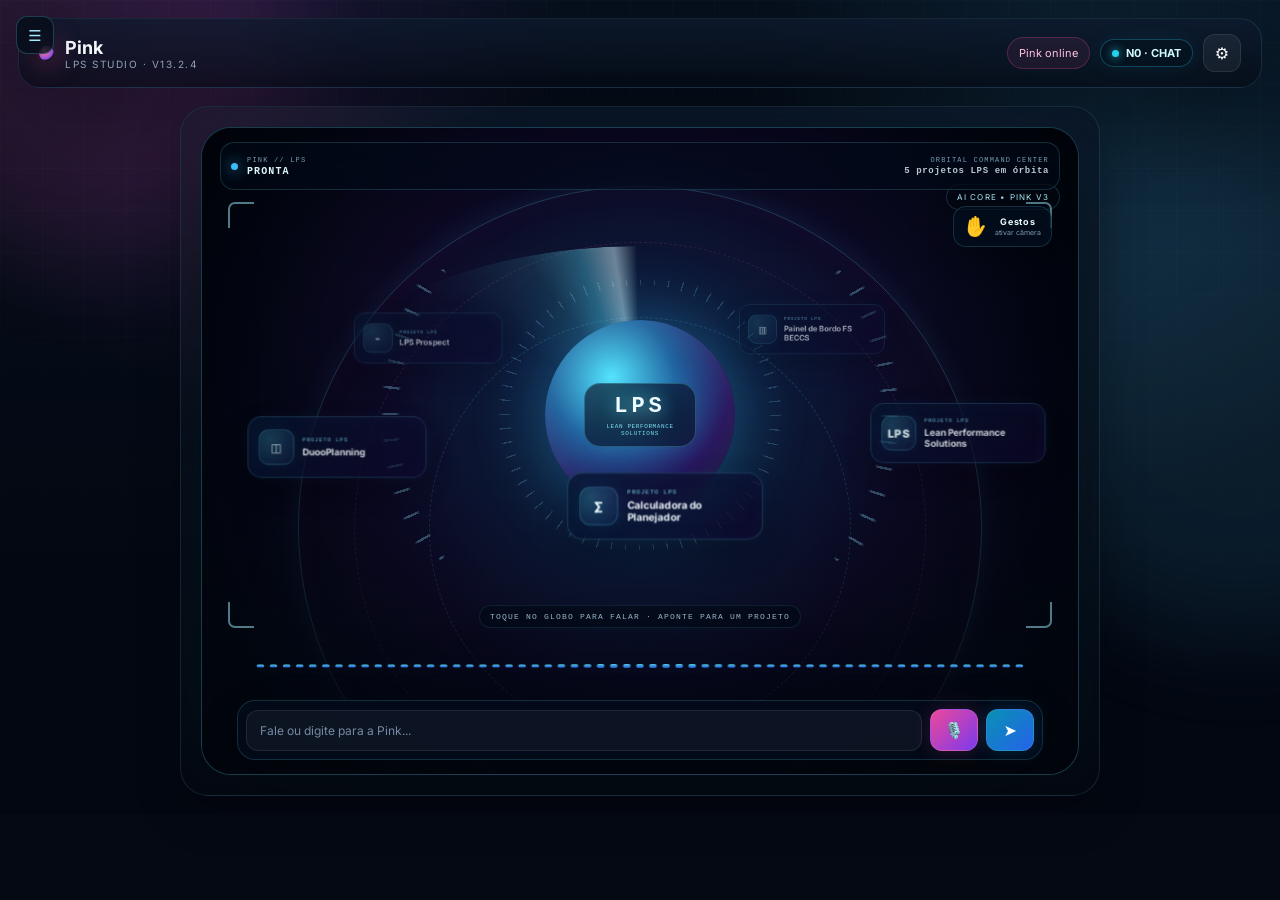
==== commit aeab87e2: "feat(ui): hide command buttons by default, make Pink the full screen The 9-button command dock (Auto" ====
--- a/index.html
+++ b/index.html
@@ -1,4 +1,4 @@
 <!doctype html>
-<html lang="pt-BR"><head><meta charset="utf-8"/><meta name="viewport" content="width=device-width,initial-scale=1,viewport-fit=cover"/><meta name="theme-color" content="#050b14"/><title>Pink LPS Studio · V13.2.4</title><link rel="manifest" href="manifest.webmanifest"/><link rel="preconnect" href="https://fonts.googleapis.com"/><link rel="preconnect" href="https://fonts.gstatic.com" crossorigin/><link href="https://fonts.googleapis.com/css2?family=Inter:wght@400;500;600;700;800&display=swap" rel="stylesheet"/><link rel="stylesheet" href="styles.css"/><link rel="stylesheet" href="ui/pink-command-center.css?v=13.0.0"/><link rel="stylesheet" href="visual/pink-3d-presence.css?v=3.1.1"/><link rel="stylesheet" href="visual/pink-avatar-controller.css?v=3.3.2"/><link rel="stylesheet" href="visual/pink-avatar-model-adapter.css?v=3.4.0"/><link rel="stylesheet" href="visual/pink-holographic-ui.css?v=3.4.3"/><link rel="stylesheet" href="visual/pink-orb-console.css?v=1.3.0"/><link rel="stylesheet" href="visual/pink-performance.css?v=3.5.0"/><link rel="stylesheet" href="voice/pink-voice-settings.css?v=1.0.0"/><script type="importmap">{"imports":{"three":"https://cdn.jsdelivr.net/npm/three@0.180.0/build/three.module.js","three/addons/":"https://cdn.jsdelivr.net/npm/three@0.180.0/examples/jsm/","@pixiv/three-vrm":"https://cdn.jsdelivr.net/npm/@pixiv/three-vrm@3.5.5/lib/three-vrm.module.min.js"}}</script></head>
+<html lang="pt-BR"><head><meta charset="utf-8"/><meta name="viewport" content="width=device-width,initial-scale=1,viewport-fit=cover"/><meta name="theme-color" content="#050b14"/><title>Pink LPS Studio · V13.2.4</title><link rel="manifest" href="manifest.webmanifest"/><link rel="preconnect" href="https://fonts.googleapis.com"/><link rel="preconnect" href="https://fonts.gstatic.com" crossorigin/><link href="https://fonts.googleapis.com/css2?family=Inter:wght@400;500;600;700;800&display=swap" rel="stylesheet"/><link rel="stylesheet" href="styles.css"/><link rel="stylesheet" href="ui/pink-command-center.css?v=13.1.0"/><link rel="stylesheet" href="visual/pink-3d-presence.css?v=3.1.1"/><link rel="stylesheet" href="visual/pink-avatar-controller.css?v=3.3.2"/><link rel="stylesheet" href="visual/pink-avatar-model-adapter.css?v=3.4.0"/><link rel="stylesheet" href="visual/pink-holographic-ui.css?v=3.4.3"/><link rel="stylesheet" href="visual/pink-orb-console.css?v=1.3.0"/><link rel="stylesheet" href="visual/pink-performance.css?v=3.5.0"/><link rel="stylesheet" href="voice/pink-voice-settings.css?v=1.0.0"/><script type="importmap">{"imports":{"three":"https://cdn.jsdelivr.net/npm/three@0.180.0/build/three.module.js","three/addons/":"https://cdn.jsdelivr.net/npm/three@0.180.0/examples/jsm/","@pixiv/three-vrm":"https://cdn.jsdelivr.net/npm/@pixiv/three-vrm@3.5.5/lib/three-vrm.module.min.js"}}</script></head>
 <body class="v3"><canvas id="fxCanvas" aria-hidden="true"></canvas><div class="ambient ambient-a"></div><div class="ambient ambient-b"></div><div class="app-shell"><header class="topbar glass"><div class="brand"><span class="brand-dot"></span><div><strong>Pink</strong><small>LPS Studio · V13.2.4</small></div></div><div class="top-actions"><span id="systemBadge" class="badge">Pink online</span><button id="settingsBtn" class="icon-btn" aria-label="Configurações">⚙️</button></div></header><main class="workspace"><aside class="assistant-panel glass"><div id="pinkStage" class="pink-stage" data-state="idle" aria-live="polite"><img src="pink-avatar-reference.webp" alt="" aria-hidden="true" class="portrait"/><span class="stage-vignette"></span><span class="scanline"></span><span class="eyelid eyelid-left"></span><span class="eyelid eyelid-right"></span><span class="lip-sync"></span><span id="voicePulse" class="voice-pulse" aria-hidden="true"></span><div class="state-pill"><i></i><span id="avatarStateText">Pronta</span></div><div class="voice-signature"><span>VOICE</span><strong>Pink Supervisor Voice</strong></div></div><div class="assistant-copy"><p class="eyebrow">PINK · AI OPERATING STUDIO</p><h1>Talk. Build. Operate.</h1><p class="lede">Central inteligente da Lean Performance Solutions. Converse, consulte memória persistente, use múltiplos cérebros e opere aplicações conectadas.</p></div><div class="status-grid"><div class="status-card"><span class="status-icon">🎙️</span><div><small>Voz</small><strong id="voiceStatus">Pink Neural Voice · pronta</strong></div></div><div class="status-card"><span class="status-icon">🧭</span><div><small>Operação</small><strong>Contexto + LPS Routers</strong></div></div><div class="status-card"><span class="status-icon">🧠</span><div><small>Cérebro</small><strong id="nvidiaStatus">NVIDIA Nemotron · Gemini fallback</strong></div></div></div><section class="voice-box"><div class="section-title"><div><small>CONVERSA EM TEMPO REAL</small><h2>Falar com a Pink</h2></div><span class="live-dot"></span></div><div id="voiceWidgetMount" class="widget-mount"><div class="empty-state"><div class="mic-orb">🎙️</div><strong>Pink Supervisor Voice</strong><p>Memória persistente + Pink Brain + voz neural Gemini Aoede.</p><button class="primary-btn" disabled>Carregando Pink…</button></div></div></section></aside><section class="studio-panel"><div class="studio-header glass"><div><p class="eyebrow">LIVE ORCHESTRATION</p><h2>Pink em execução</h2></div><div class="studio-actions"><button id="clearBtn" class="secondary-btn">Limpar</button><button id="demoBtn" class="primary-btn">Testar animação</button></div></div><div class="agent-strip glass"><div class="agent-node active" data-node="listen"><i></i><span>OUVIR</span></div><b>→</b><div class="agent-node" data-node="think"><i></i><span>PENSAR</span></div><b>→</b><div class="agent-node" data-node="speak"><i></i><span>FALAR</span></div><b>→</b><div class="agent-node" data-node="act"><i></i><span>EXECUTAR</span></div></div><section class="command-console glass"><div class="section-title"><div><small>HISTÓRICO</small><h2>Conversa da sessão</h2></div><span class="badge subtle">Speaker → Memory → NVIDIA → Gemini</span></div><div id="timeline" class="timeline"><div class="timeline-item assistant"><div class="avatar-mini">P</div><div class="bubble"><strong>Pink</strong><p>Estou pronta, Ricardo. Neste dispositivo vou assumir você como administrador, a menos que alguém se apresente como outra pessoa.</p><time>agora</time></div></div></div><div class="quick-commands"><button data-command="Pink, abre o Painel de Bordo do BECCS.">Abrir BECCS</button><button data-command="Pink, quem é você e como funciona sua memória?">Testar cérebro</button><button data-command="Pink, quanto eu vendi hoje na Praia & Movimento?">Vendas de hoje</button><button data-command="Pink, outra pessoa vai falar.">Trocar pessoa</button></div></section><section class="preview-card glass"><div class="preview-toolbar"><div class="traffic"><i></i><i></i><i></i></div><div id="previewAddress" class="address-bar">preview.pink.local</div><button id="expandPreviewBtn" class="icon-btn">⛶</button></div><div id="previewArea" class="preview-area"><div class="preview-empty"><div class="preview-orb"><span></span><span></span><span></span></div><h3 id="previewTitle">Pink V13.2.4 · Structured Orb Studio</h3><p id="previewText">Uma barra de status, uma esfera, um waveform e um campo de comando — sem camadas competindo pelo mesmo espaço.</p><div class="flow"><span>🎙️ Ricardo</span><b>→</b><span>🧠 Memória</span><b>→</b><span>⚡ NVIDIA</span><b>→</b><span>🔊 Pink</span></div></div></div></section></section></main></div><div id="wakeGate" class="wake-gate" hidden><div class="wake-card glass"><div class="wake-orb"><span></span><span></span><span></span><b>✦</b></div><p class="eyebrow">PINK · VOICE ONLINE</p><h2 id="wakeTitle">Falar com a Pink</h2><p id="wakeText">Toque para liberar o microfone e conversar.</p><button id="wakePinkBtn" type="button" class="primary-btn wake-btn">Acordar a Pink</button><button id="wakeSettingsBtn" type="button" class="wake-link">Detalhes</button></div></div><dialog id="settingsDialog" class="settings-dialog"><form method="dialog" class="settings-card"><div class="settings-head"><div><small>CONFIGURAÇÃO</small><h2>Integrações da Pink</h2></div><button value="cancel" class="icon-btn">✕</button></div><p><strong>NVIDIA Nemotron</strong> é o cérebro principal de resposta. A memória persistente passa pelo backend Supabase da Pink e associa pessoas e relações ao administrador Ricardo.</p><label>Administrador<input type="text" value="Ricardo · dispositivo confiável" readonly/></label><label>Supervisor<input type="text" value="NVIDIA · Nemotron 3 Super 120B" readonly/></label><label>Memória<input type="text" value="Pink Memory Cloud · Supabase Edge" readonly/></label><label>Fallback<input type="text" value="Gemini Reasoning" readonly/></label><button id="testNvidiaBtn" type="button" class="secondary-btn">Testar NVIDIA</button><div class="dialog-actions"><button value="cancel" type="submit" class="primary-btn">Fechar</button></div></form></dialog>
-<script src="pink-public-config.js?v=12.5.3"></script><script src="governance/pink-autonomy-modal-hotfix.js?v=1.0.0"></script><script src="foundation/pink-foundation.js?v=0.2.0"></script><script src="foundation/pink-confirm-gate.js?v=1"></script><script src="foundation/pink-undo-stack.js?v=1"></script><script src="pink-evolution.js?v=12.1"></script><script src="pink-nvidia.js?v=12.1"></script><script src="pink-core.js?v=12.1"></script><script src="core/pink-operating-core.js?v=1.0.0"></script><script src="memory/pink-memory-core.js?v=4.1.0"></script><script type="module" src="memory/pink-memory-supabase.mjs?v=5.0.0"></script><script src="memory/pink-memory-bridge.js?v=5.0.0"></script><script src="memory/pink-speaker-identity.js?v=1.1.0"></script><script src="pink-panel-router.js?v=12.1"></script><script src="pink-store-router.js?v=12.1"></script><script src="visual/pink-performance.js?v=3.5.0"></script><script src="visual/pink-avatar-controller.js?v=3.3.2"></script><script type="module" src="visual/pink-avatar-model-adapter.mjs?v=3.4.0"></script><script type="module" src="visual/pink-avatar-performance-bridge.mjs?v=3.5.1"></script><script src="visual/pink-avatar-registry.js?v=3.3.3"></script><script src="visual/pink-voice-reactive.js?v=3.3.2"></script><script src="visual/pink-holographic-ui.js?v=3.4.2"></script><script type="module" src="visual/pink-3d-presence.js?v=3.5.0"></script><script src="visual/pink-runtime-health.js?v=3.5.1"></script><script src="voice/pink-voice-catalog.js?v=1.0.0"></script><script src="voice/pink-neural-tts.js?v=1.1.0"></script><script src="runtime/pink-supervisor-voice.js?v=3.2.0"></script><script src="voice/pink-voice-settings.js?v=1.0.0"></script><script type="module" src="visual/pink-orb-console.mjs?v=1.3.0"></script><script src="ui/pink-command-center.js?v=13.0.0"></script></body></html>+<script src="pink-public-config.js?v=12.5.3"></script><script src="governance/pink-autonomy-modal-hotfix.js?v=1.0.0"></script><script src="foundation/pink-foundation.js?v=0.2.0"></script><script src="foundation/pink-confirm-gate.js?v=1"></script><script src="foundation/pink-undo-stack.js?v=1"></script><script src="pink-evolution.js?v=12.1"></script><script src="pink-nvidia.js?v=12.1"></script><script src="pink-core.js?v=12.1"></script><script src="core/pink-operating-core.js?v=1.0.0"></script><script src="memory/pink-memory-core.js?v=4.1.0"></script><script type="module" src="memory/pink-memory-supabase.mjs?v=5.0.0"></script><script src="memory/pink-memory-bridge.js?v=5.0.0"></script><script src="memory/pink-speaker-identity.js?v=1.1.0"></script><script src="pink-panel-router.js?v=12.1"></script><script src="pink-store-router.js?v=12.1"></script><script src="visual/pink-performance.js?v=3.5.0"></script><script src="visual/pink-avatar-controller.js?v=3.3.2"></script><script type="module" src="visual/pink-avatar-model-adapter.mjs?v=3.4.0"></script><script type="module" src="visual/pink-avatar-performance-bridge.mjs?v=3.5.1"></script><script src="visual/pink-avatar-registry.js?v=3.3.3"></script><script src="visual/pink-voice-reactive.js?v=3.3.2"></script><script src="visual/pink-holographic-ui.js?v=3.4.2"></script><script type="module" src="visual/pink-3d-presence.js?v=3.5.0"></script><script src="visual/pink-runtime-health.js?v=3.5.1"></script><script src="voice/pink-voice-catalog.js?v=1.0.0"></script><script src="voice/pink-neural-tts.js?v=1.1.0"></script><script src="runtime/pink-supervisor-voice.js?v=3.2.0"></script><script src="voice/pink-voice-settings.js?v=1.0.0"></script><script type="module" src="visual/pink-orb-console.mjs?v=1.3.0"></script><script src="ui/pink-command-center.js?v=13.1.0"></script></body></html>
--- a/ui/pink-command-center.css
+++ b/ui/pink-command-center.css
@@ -1,7 +1,12 @@
 /* Pink Unified Command Center - merged UX from Pink-Sartk into Pink LPS Studio */
 :root{--pcc-bg:rgba(3,7,18,.96);--pcc-panel:rgba(8,15,30,.94);--pcc-line:rgba(148,163,184,.14);--pcc-cyan:#67e8f9;--pcc-pink:#f9a8d4;--pcc-green:#86efac;--pcc-amber:#fde68a}
-#pinkCommandDock{position:sticky;top:70px;z-index:80;margin:0 18px 14px;display:flex;gap:8px;overflow:auto;padding:9px 10px;border:1px solid rgba(103,232,249,.14);border-radius:16px;background:linear-gradient(135deg,rgba(5,12,24,.82),rgba(20,7,24,.78));backdrop-filter:blur(18px);box-shadow:0 18px 50px rgba(0,0,0,.18)}
+#pinkCommandDock{position:sticky;top:70px;z-index:80;margin:0 18px 14px;display:flex;gap:8px;overflow:auto;padding:9px 10px;border:1px solid rgba(103,232,249,.14);border-radius:16px;background:linear-gradient(135deg,rgba(5,12,24,.82),rgba(20,7,24,.78));backdrop-filter:blur(18px);box-shadow:0 18px 50px rgba(0,0,0,.18);transition:opacity .22s ease,transform .22s ease,max-height .22s ease,margin .22s ease,padding .22s ease,border-width .22s ease}
 #pinkCommandDock::-webkit-scrollbar{height:0}
+#pinkCommandDock[data-open="false"]{opacity:0;transform:translateY(-10px);pointer-events:none;max-height:0;margin:0 18px;padding:0 10px;border-width:0;overflow:hidden}
+#pinkCommandDockToggle{position:fixed;left:16px;top:16px;z-index:90;width:38px;height:38px;display:grid;place-items:center;border-radius:11px;border:1px solid rgba(103,232,249,.22);background:rgba(5,12,24,.78);color:#a6ecff;font-size:15px;backdrop-filter:blur(14px);box-shadow:0 12px 30px rgba(0,0,0,.24);cursor:pointer;transition:.18s ease}
+#pinkCommandDockToggle:hover{border-color:rgba(103,232,249,.5);box-shadow:0 0 18px rgba(34,211,238,.14)}
+#pinkCommandDockToggle.is-active{border-color:rgba(244,114,182,.5);color:#ffd3ec;box-shadow:0 0 18px rgba(244,114,182,.14)}
+@media(max-width:900px){#pinkCommandDockToggle{left:10px;top:10px;width:34px;height:34px;font-size:13px}}
 .pcc-btn{display:inline-flex;align-items:center;gap:7px;flex:0 0 auto;border:1px solid rgba(148,163,184,.15);background:rgba(15,23,42,.72);color:#cbd5e1;padding:8px 10px;border-radius:11px;font:800 10px/1 Inter,sans-serif;letter-spacing:.05em;cursor:pointer;transition:.18s ease}
 .pcc-btn:hover{transform:translateY(-1px);border-color:rgba(103,232,249,.45);color:#fff;box-shadow:0 0 18px rgba(34,211,238,.08)}
 .pcc-btn[data-tone="pink"]:hover{border-color:rgba(244,114,182,.52);box-shadow:0 0 18px rgba(244,114,182,.08)}
--- a/visual/pink-orb-console.css
+++ b/visual/pink-orb-console.css
@@ -3,6 +3,7 @@
 body.pink-orbital-mode .workspace{grid-template-columns:1fr}
 body.pink-orbital-mode .assistant-panel{min-height:auto}
 body.pink-orbital-mode .studio-panel{margin-top:2px}
+body.pink-orbital-mode .assistant-copy,body.pink-orbital-mode .status-grid,body.pink-orbital-mode .voice-box{display:none}
 .pink-stage.pink-orb-screen{aspect-ratio:16/9;min-height:560px;max-height:760px;background:radial-gradient(circle at 50% 45%,rgba(38,137,255,.2),rgba(18,9,46,.7) 48%,rgba(3,8,18,.99) 82%);overflow:hidden;border-color:rgba(94,232,255,.24);box-shadow:0 30px 100px rgba(0,0,0,.5),0 0 100px rgba(76,201,255,.08),inset 0 0 90px rgba(139,92,246,.045)}
 .pink-stage.pink-orb-screen>.stage-vignette{background:radial-gradient(circle at center,transparent 43%,rgba(2,9,20,.14) 68%,rgba(1,5,12,.78) 100%);z-index:1}
 .pink-stage.pink-orb-screen>.scanline{opacity:.12;z-index:3}
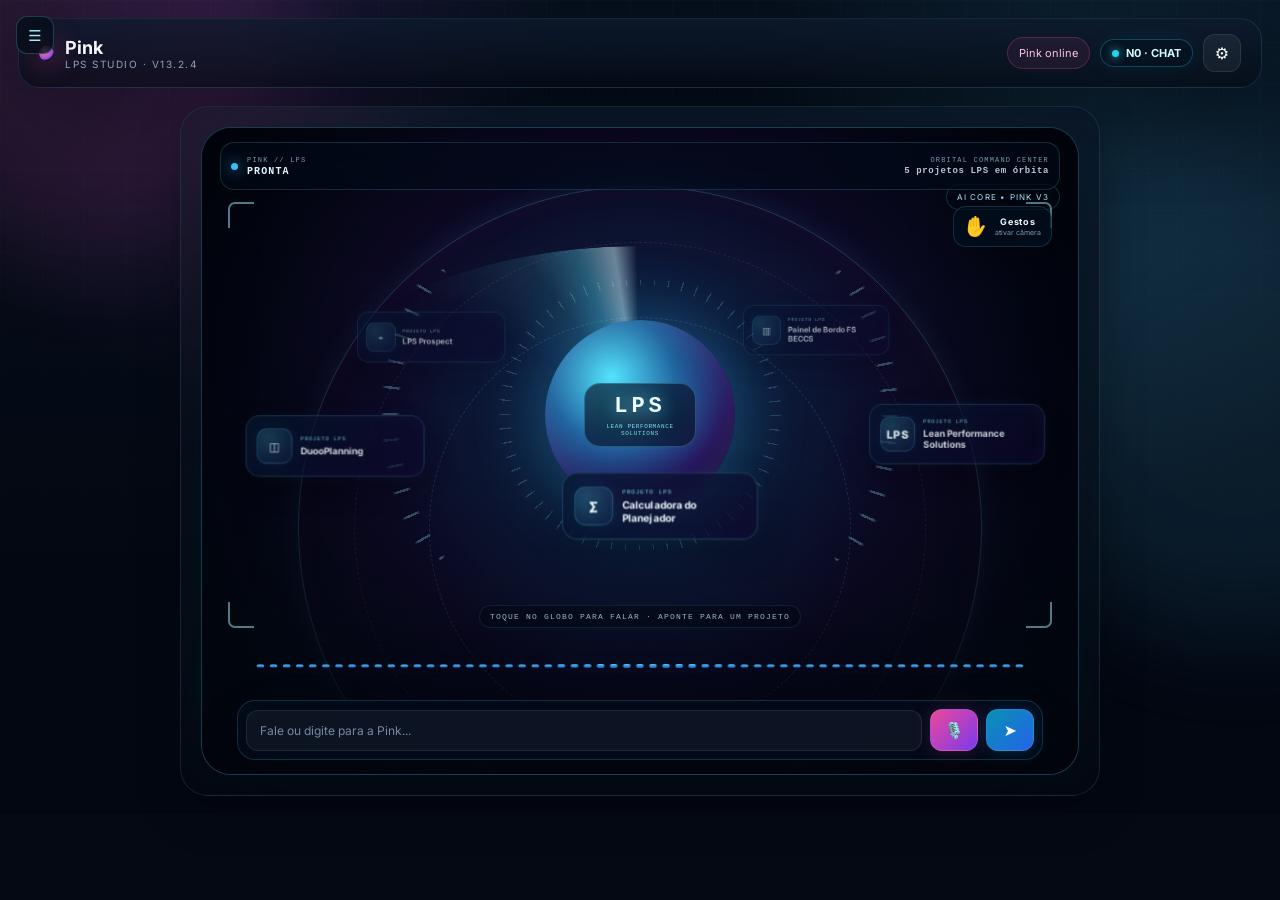
==== commit 36da1fb2: "Merge remote-tracking branch 'origin/main' into claude/peaceful-ritchie-ad8ufz # Conflicts: #	index." ====
--- a/index.html
+++ b/index.html
@@ -1,4 +1,4 @@
 <!doctype html>
 <html lang="pt-BR"><head><meta charset="utf-8"/><meta name="viewport" content="width=device-width,initial-scale=1,viewport-fit=cover"/><meta name="theme-color" content="#050b14"/><title>Pink LPS Studio · V13.2.4</title><link rel="manifest" href="manifest.webmanifest"/><link rel="preconnect" href="https://fonts.googleapis.com"/><link rel="preconnect" href="https://fonts.gstatic.com" crossorigin/><link href="https://fonts.googleapis.com/css2?family=Inter:wght@400;500;600;700;800&display=swap" rel="stylesheet"/><link rel="stylesheet" href="styles.css"/><link rel="stylesheet" href="ui/pink-command-center.css?v=13.1.0"/><link rel="stylesheet" href="visual/pink-3d-presence.css?v=3.1.1"/><link rel="stylesheet" href="visual/pink-avatar-controller.css?v=3.3.2"/><link rel="stylesheet" href="visual/pink-avatar-model-adapter.css?v=3.4.0"/><link rel="stylesheet" href="visual/pink-holographic-ui.css?v=3.4.3"/><link rel="stylesheet" href="visual/pink-orb-console.css?v=1.3.0"/><link rel="stylesheet" href="visual/pink-performance.css?v=3.5.0"/><link rel="stylesheet" href="voice/pink-voice-settings.css?v=1.0.0"/><script type="importmap">{"imports":{"three":"https://cdn.jsdelivr.net/npm/three@0.180.0/build/three.module.js","three/addons/":"https://cdn.jsdelivr.net/npm/three@0.180.0/examples/jsm/","@pixiv/three-vrm":"https://cdn.jsdelivr.net/npm/@pixiv/three-vrm@3.5.5/lib/three-vrm.module.min.js"}}</script></head>
 <body class="v3"><canvas id="fxCanvas" aria-hidden="true"></canvas><div class="ambient ambient-a"></div><div class="ambient ambient-b"></div><div class="app-shell"><header class="topbar glass"><div class="brand"><span class="brand-dot"></span><div><strong>Pink</strong><small>LPS Studio · V13.2.4</small></div></div><div class="top-actions"><span id="systemBadge" class="badge">Pink online</span><button id="settingsBtn" class="icon-btn" aria-label="Configurações">⚙️</button></div></header><main class="workspace"><aside class="assistant-panel glass"><div id="pinkStage" class="pink-stage" data-state="idle" aria-live="polite"><img src="pink-avatar-reference.webp" alt="" aria-hidden="true" class="portrait"/><span class="stage-vignette"></span><span class="scanline"></span><span class="eyelid eyelid-left"></span><span class="eyelid eyelid-right"></span><span class="lip-sync"></span><span id="voicePulse" class="voice-pulse" aria-hidden="true"></span><div class="state-pill"><i></i><span id="avatarStateText">Pronta</span></div><div class="voice-signature"><span>VOICE</span><strong>Pink Supervisor Voice</strong></div></div><div class="assistant-copy"><p class="eyebrow">PINK · AI OPERATING STUDIO</p><h1>Talk. Build. Operate.</h1><p class="lede">Central inteligente da Lean Performance Solutions. Converse, consulte memória persistente, use múltiplos cérebros e opere aplicações conectadas.</p></div><div class="status-grid"><div class="status-card"><span class="status-icon">🎙️</span><div><small>Voz</small><strong id="voiceStatus">Pink Neural Voice · pronta</strong></div></div><div class="status-card"><span class="status-icon">🧭</span><div><small>Operação</small><strong>Contexto + LPS Routers</strong></div></div><div class="status-card"><span class="status-icon">🧠</span><div><small>Cérebro</small><strong id="nvidiaStatus">NVIDIA Nemotron · Gemini fallback</strong></div></div></div><section class="voice-box"><div class="section-title"><div><small>CONVERSA EM TEMPO REAL</small><h2>Falar com a Pink</h2></div><span class="live-dot"></span></div><div id="voiceWidgetMount" class="widget-mount"><div class="empty-state"><div class="mic-orb">🎙️</div><strong>Pink Supervisor Voice</strong><p>Memória persistente + Pink Brain + voz neural Gemini Aoede.</p><button class="primary-btn" disabled>Carregando Pink…</button></div></div></section></aside><section class="studio-panel"><div class="studio-header glass"><div><p class="eyebrow">LIVE ORCHESTRATION</p><h2>Pink em execução</h2></div><div class="studio-actions"><button id="clearBtn" class="secondary-btn">Limpar</button><button id="demoBtn" class="primary-btn">Testar animação</button></div></div><div class="agent-strip glass"><div class="agent-node active" data-node="listen"><i></i><span>OUVIR</span></div><b>→</b><div class="agent-node" data-node="think"><i></i><span>PENSAR</span></div><b>→</b><div class="agent-node" data-node="speak"><i></i><span>FALAR</span></div><b>→</b><div class="agent-node" data-node="act"><i></i><span>EXECUTAR</span></div></div><section class="command-console glass"><div class="section-title"><div><small>HISTÓRICO</small><h2>Conversa da sessão</h2></div><span class="badge subtle">Speaker → Memory → NVIDIA → Gemini</span></div><div id="timeline" class="timeline"><div class="timeline-item assistant"><div class="avatar-mini">P</div><div class="bubble"><strong>Pink</strong><p>Estou pronta, Ricardo. Neste dispositivo vou assumir você como administrador, a menos que alguém se apresente como outra pessoa.</p><time>agora</time></div></div></div><div class="quick-commands"><button data-command="Pink, abre o Painel de Bordo do BECCS.">Abrir BECCS</button><button data-command="Pink, quem é você e como funciona sua memória?">Testar cérebro</button><button data-command="Pink, quanto eu vendi hoje na Praia & Movimento?">Vendas de hoje</button><button data-command="Pink, outra pessoa vai falar.">Trocar pessoa</button></div></section><section class="preview-card glass"><div class="preview-toolbar"><div class="traffic"><i></i><i></i><i></i></div><div id="previewAddress" class="address-bar">preview.pink.local</div><button id="expandPreviewBtn" class="icon-btn">⛶</button></div><div id="previewArea" class="preview-area"><div class="preview-empty"><div class="preview-orb"><span></span><span></span><span></span></div><h3 id="previewTitle">Pink V13.2.4 · Structured Orb Studio</h3><p id="previewText">Uma barra de status, uma esfera, um waveform e um campo de comando — sem camadas competindo pelo mesmo espaço.</p><div class="flow"><span>🎙️ Ricardo</span><b>→</b><span>🧠 Memória</span><b>→</b><span>⚡ NVIDIA</span><b>→</b><span>🔊 Pink</span></div></div></div></section></section></main></div><div id="wakeGate" class="wake-gate" hidden><div class="wake-card glass"><div class="wake-orb"><span></span><span></span><span></span><b>✦</b></div><p class="eyebrow">PINK · VOICE ONLINE</p><h2 id="wakeTitle">Falar com a Pink</h2><p id="wakeText">Toque para liberar o microfone e conversar.</p><button id="wakePinkBtn" type="button" class="primary-btn wake-btn">Acordar a Pink</button><button id="wakeSettingsBtn" type="button" class="wake-link">Detalhes</button></div></div><dialog id="settingsDialog" class="settings-dialog"><form method="dialog" class="settings-card"><div class="settings-head"><div><small>CONFIGURAÇÃO</small><h2>Integrações da Pink</h2></div><button value="cancel" class="icon-btn">✕</button></div><p><strong>NVIDIA Nemotron</strong> é o cérebro principal de resposta. A memória persistente passa pelo backend Supabase da Pink e associa pessoas e relações ao administrador Ricardo.</p><label>Administrador<input type="text" value="Ricardo · dispositivo confiável" readonly/></label><label>Supervisor<input type="text" value="NVIDIA · Nemotron 3 Super 120B" readonly/></label><label>Memória<input type="text" value="Pink Memory Cloud · Supabase Edge" readonly/></label><label>Fallback<input type="text" value="Gemini Reasoning" readonly/></label><button id="testNvidiaBtn" type="button" class="secondary-btn">Testar NVIDIA</button><div class="dialog-actions"><button value="cancel" type="submit" class="primary-btn">Fechar</button></div></form></dialog>
-<script src="pink-public-config.js?v=12.5.3"></script><script src="governance/pink-autonomy-modal-hotfix.js?v=1.0.0"></script><script src="foundation/pink-foundation.js?v=0.2.0"></script><script src="foundation/pink-confirm-gate.js?v=1"></script><script src="foundation/pink-undo-stack.js?v=1"></script><script src="pink-evolution.js?v=12.1"></script><script src="pink-nvidia.js?v=12.1"></script><script src="pink-core.js?v=12.1"></script><script src="core/pink-operating-core.js?v=1.0.0"></script><script src="memory/pink-memory-core.js?v=4.1.0"></script><script type="module" src="memory/pink-memory-supabase.mjs?v=5.0.0"></script><script src="memory/pink-memory-bridge.js?v=5.0.0"></script><script src="memory/pink-speaker-identity.js?v=1.1.0"></script><script src="pink-panel-router.js?v=12.1"></script><script src="pink-store-router.js?v=12.1"></script><script src="visual/pink-performance.js?v=3.5.0"></script><script src="visual/pink-avatar-controller.js?v=3.3.2"></script><script type="module" src="visual/pink-avatar-model-adapter.mjs?v=3.4.0"></script><script type="module" src="visual/pink-avatar-performance-bridge.mjs?v=3.5.1"></script><script src="visual/pink-avatar-registry.js?v=3.3.3"></script><script src="visual/pink-voice-reactive.js?v=3.3.2"></script><script src="visual/pink-holographic-ui.js?v=3.4.2"></script><script type="module" src="visual/pink-3d-presence.js?v=3.5.0"></script><script src="visual/pink-runtime-health.js?v=3.5.1"></script><script src="voice/pink-voice-catalog.js?v=1.0.0"></script><script src="voice/pink-neural-tts.js?v=1.1.0"></script><script src="runtime/pink-supervisor-voice.js?v=3.2.0"></script><script src="voice/pink-voice-settings.js?v=1.0.0"></script><script type="module" src="visual/pink-orb-console.mjs?v=1.3.0"></script><script src="ui/pink-command-center.js?v=13.1.0"></script></body></html>+<script src="pink-domain-lock.js?v=1.0.0"></script><script src="pink-anti-copy.js?v=1.0.0"></script><script src="pink-public-config.js?v=12.5.3"></script><script src="governance/pink-autonomy-modal-hotfix.js?v=1.0.0"></script><script src="foundation/pink-foundation.js?v=0.2.0"></script><script src="foundation/pink-confirm-gate.js?v=1"></script><script src="foundation/pink-undo-stack.js?v=1"></script><script src="pink-evolution.js?v=12.1"></script><script src="pink-nvidia.js?v=12.1"></script><script src="pink-core.js?v=12.1"></script><script src="core/pink-operating-core.js?v=1.0.0"></script><script src="memory/pink-memory-core.js?v=4.1.0"></script><script type="module" src="memory/pink-memory-supabase.mjs?v=5.0.0"></script><script src="memory/pink-memory-bridge.js?v=5.0.0"></script><script src="memory/pink-speaker-identity.js?v=1.1.0"></script><script src="pink-panel-router.js?v=12.1"></script><script src="pink-store-router.js?v=12.1"></script><script src="visual/pink-performance.js?v=3.5.0"></script><script src="visual/pink-avatar-controller.js?v=3.3.2"></script><script type="module" src="visual/pink-avatar-model-adapter.mjs?v=3.4.0"></script><script type="module" src="visual/pink-avatar-performance-bridge.mjs?v=3.5.1"></script><script src="visual/pink-avatar-registry.js?v=3.3.3"></script><script src="visual/pink-voice-reactive.js?v=3.3.2"></script><script src="visual/pink-holographic-ui.js?v=3.4.2"></script><script type="module" src="visual/pink-3d-presence.js?v=3.5.0"></script><script src="visual/pink-runtime-health.js?v=3.5.1"></script><script src="voice/pink-voice-catalog.js?v=1.0.0"></script><script src="voice/pink-neural-tts.js?v=1.1.0"></script><script src="runtime/pink-supervisor-voice.js?v=3.2.0"></script><script src="voice/pink-voice-settings.js?v=1.0.0"></script><script type="module" src="visual/pink-orb-console.mjs?v=1.3.0"></script><script src="ui/pink-command-center.js?v=13.1.0"></script></body></html>
